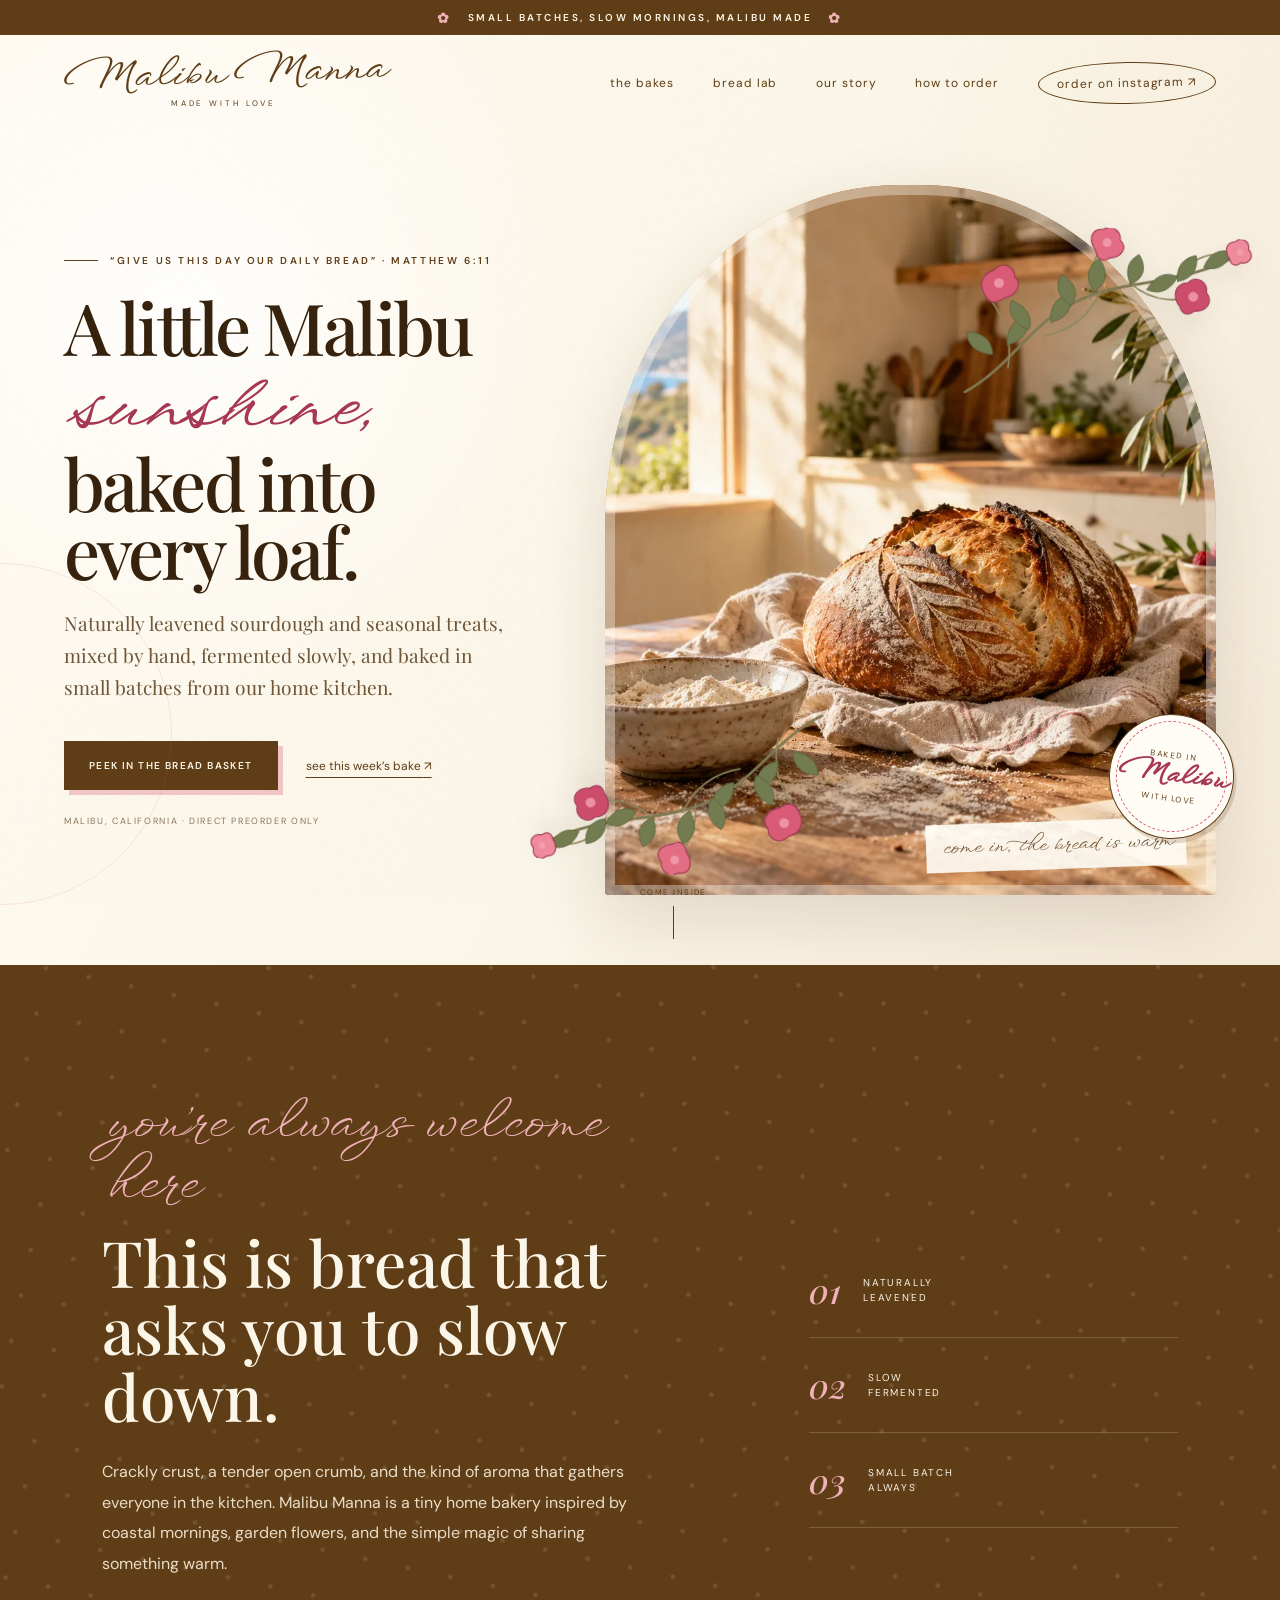
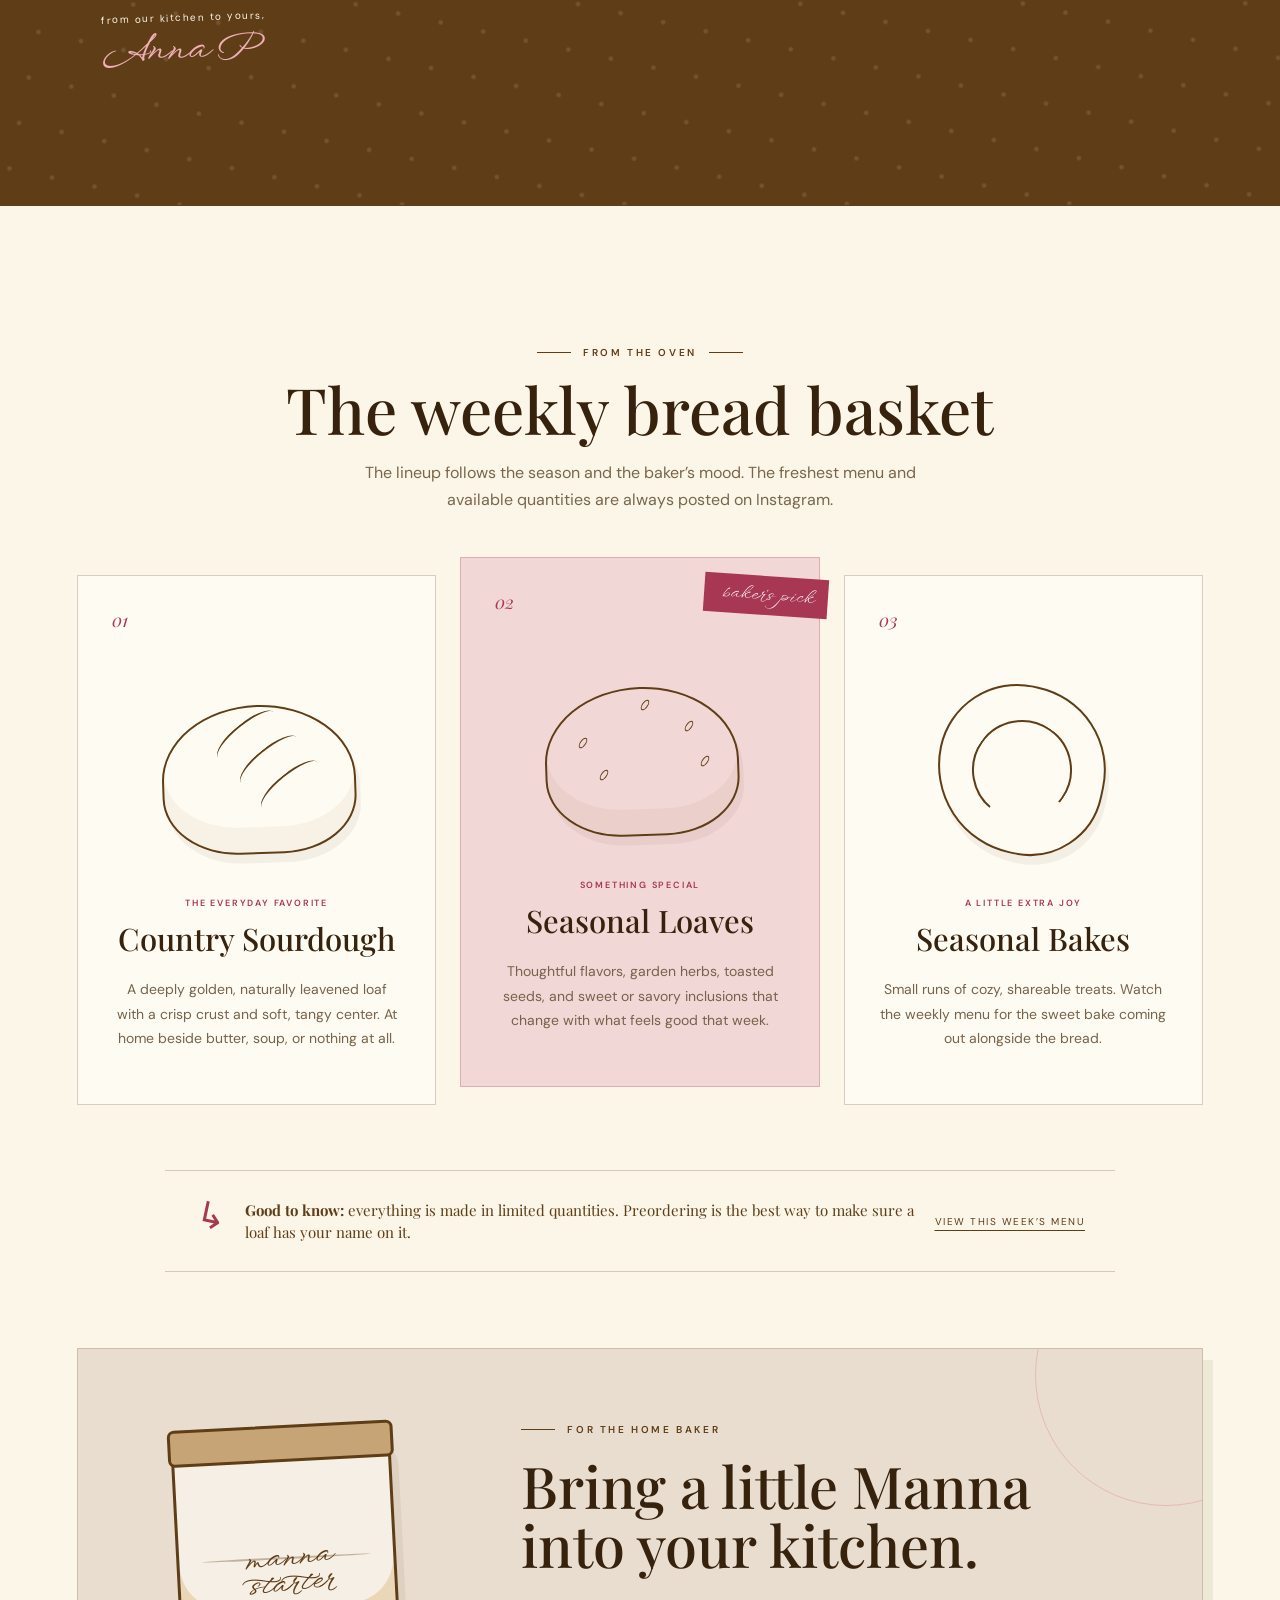
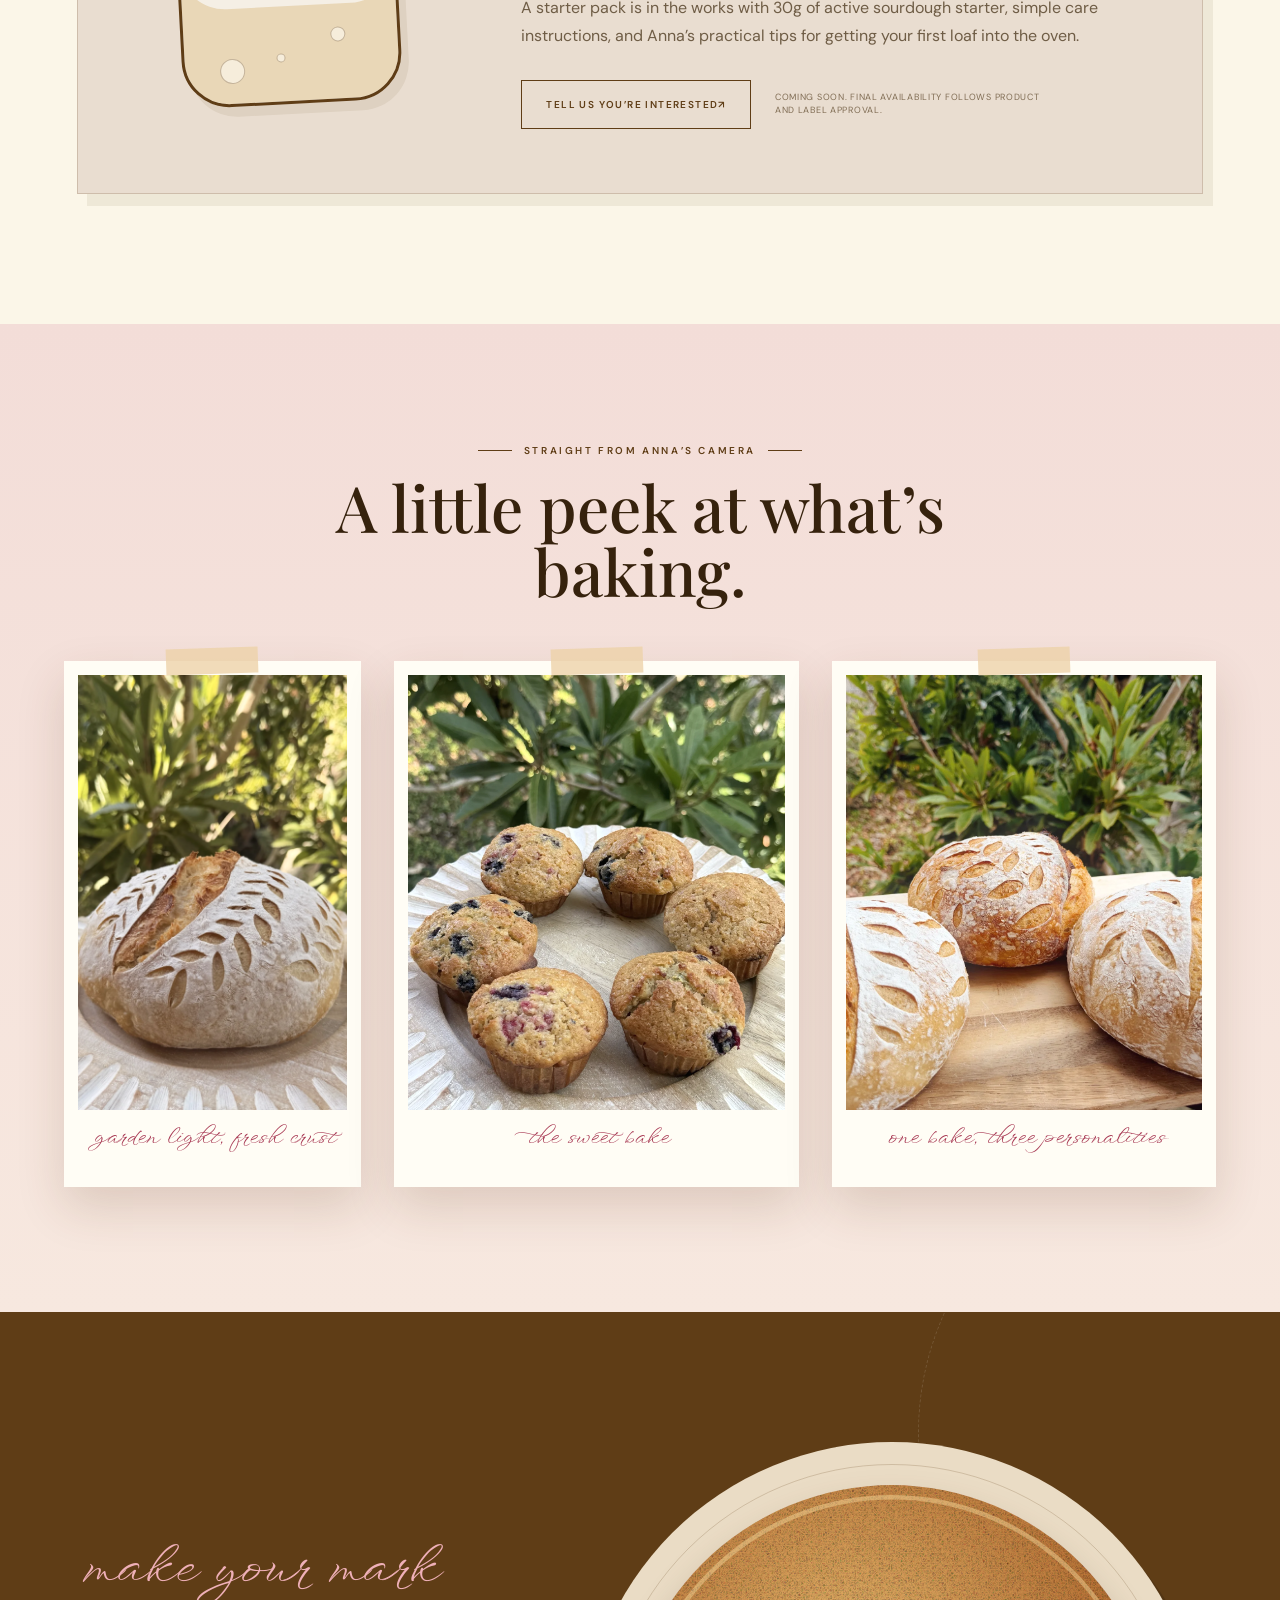
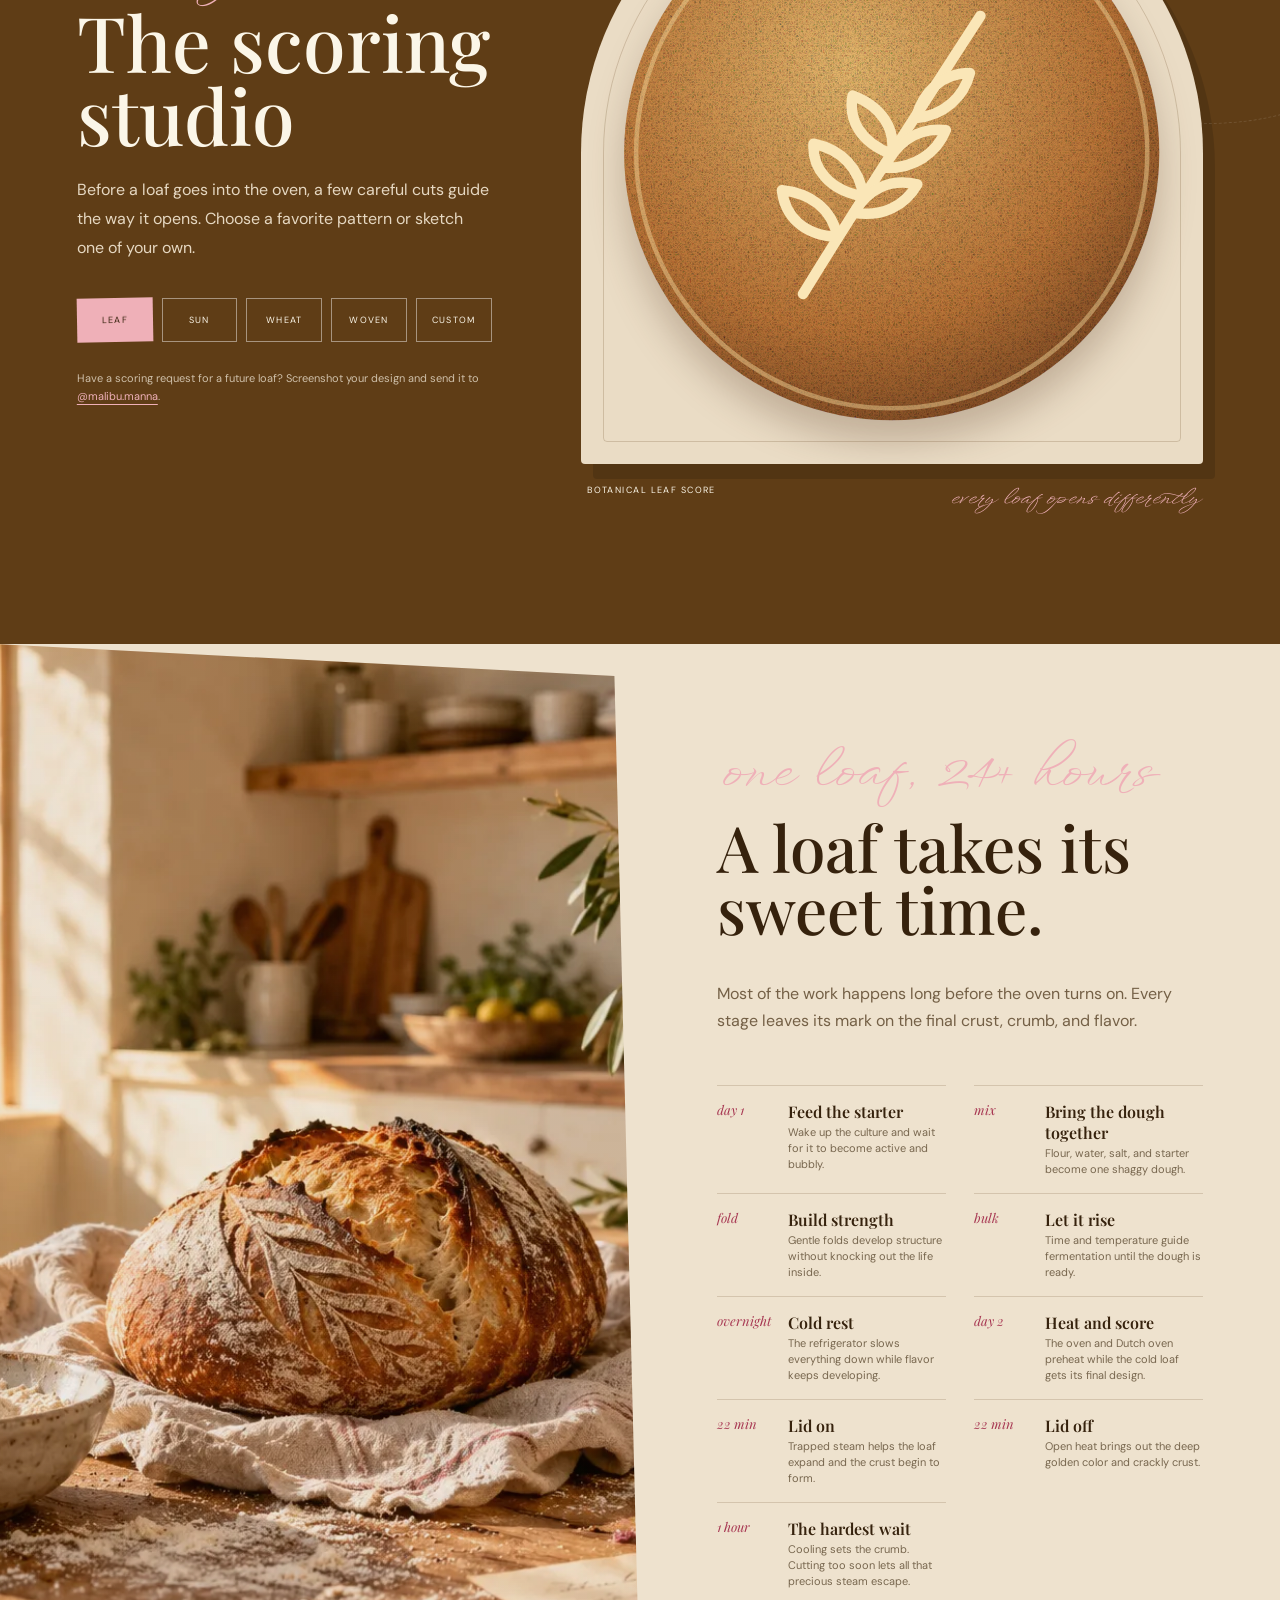
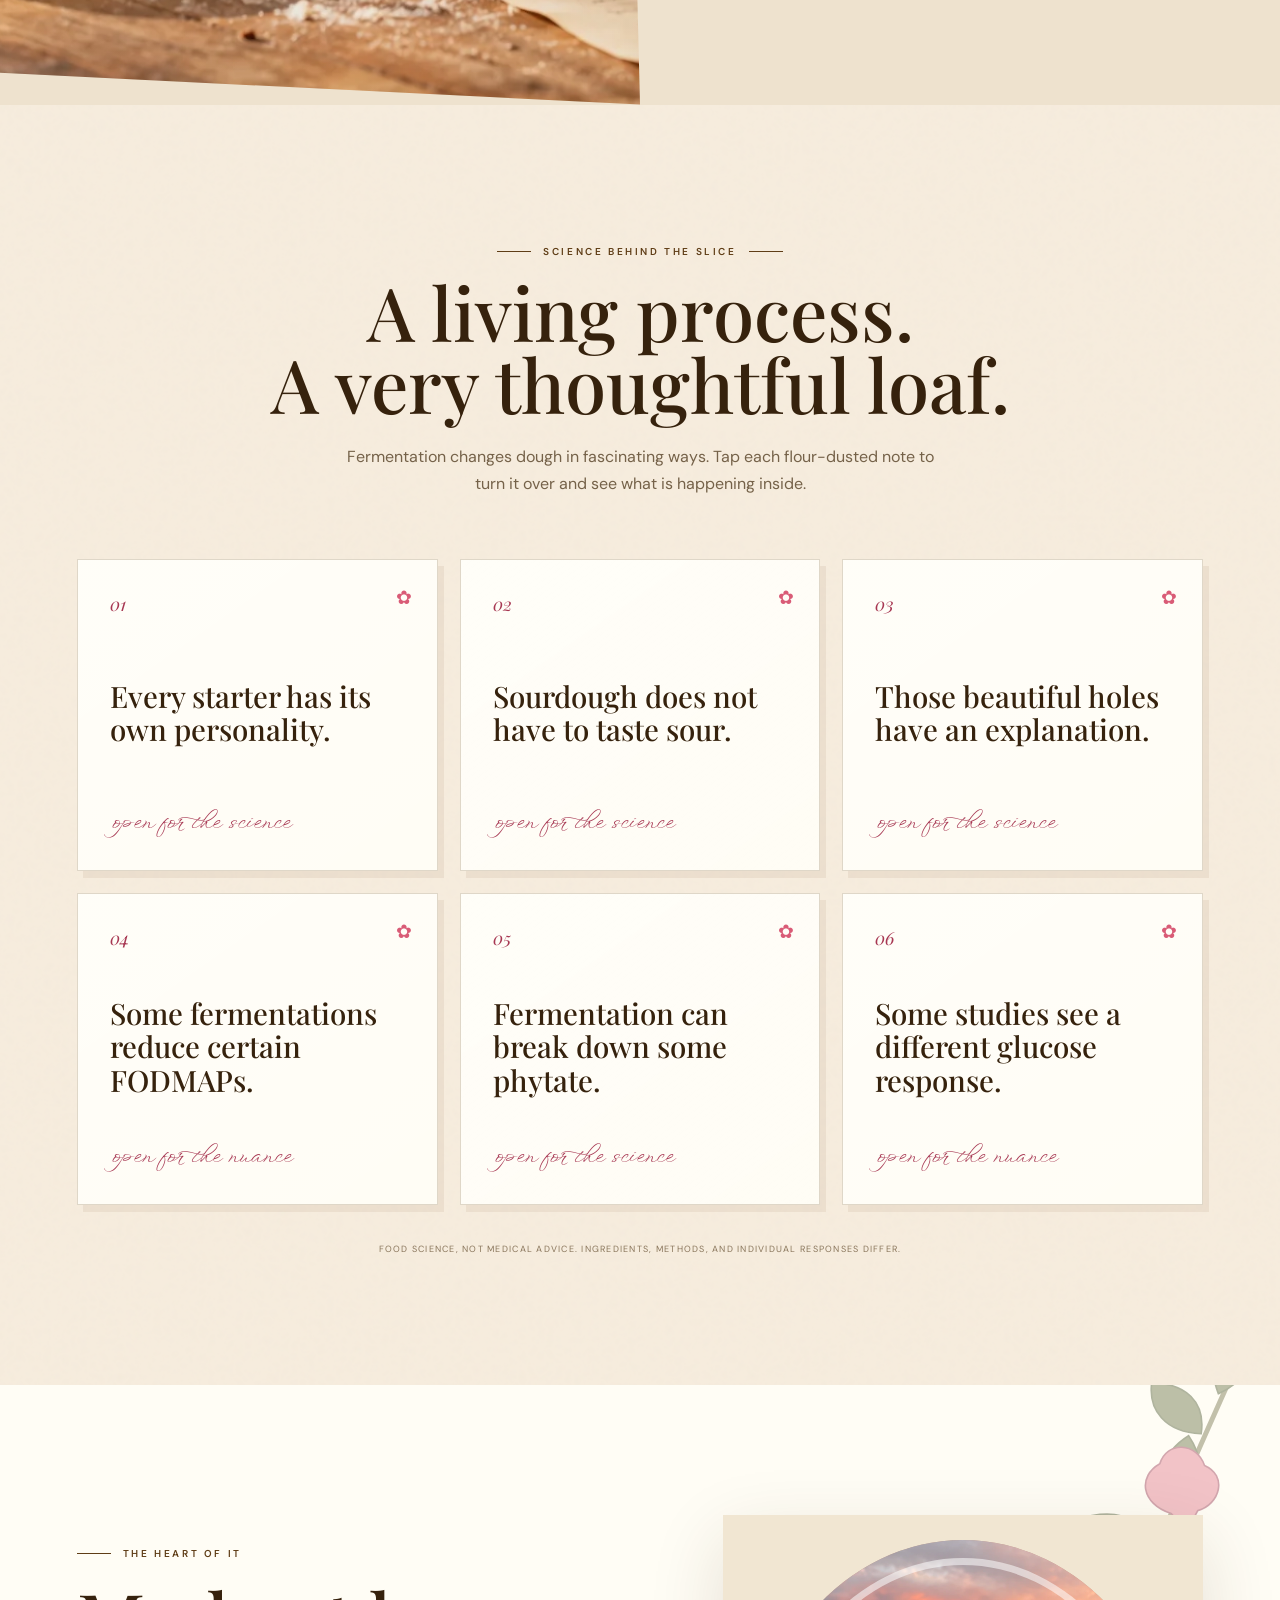
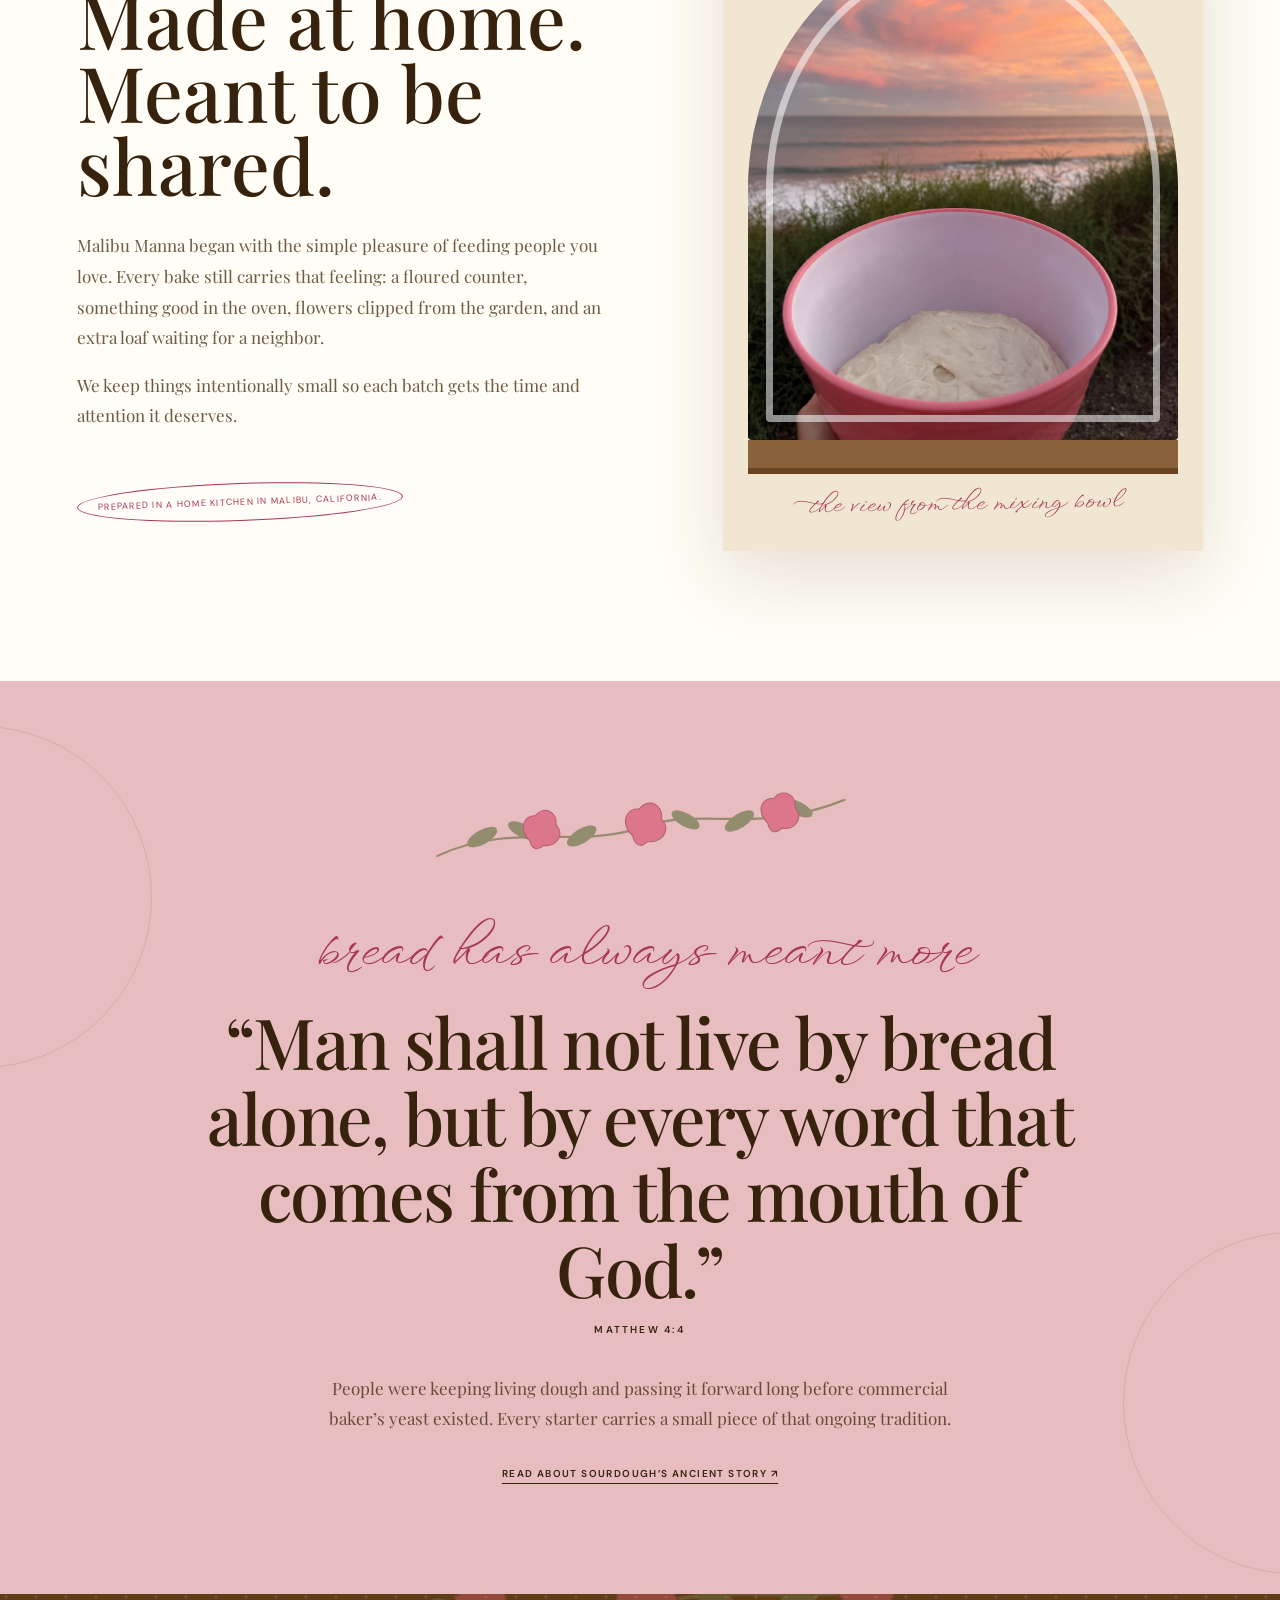
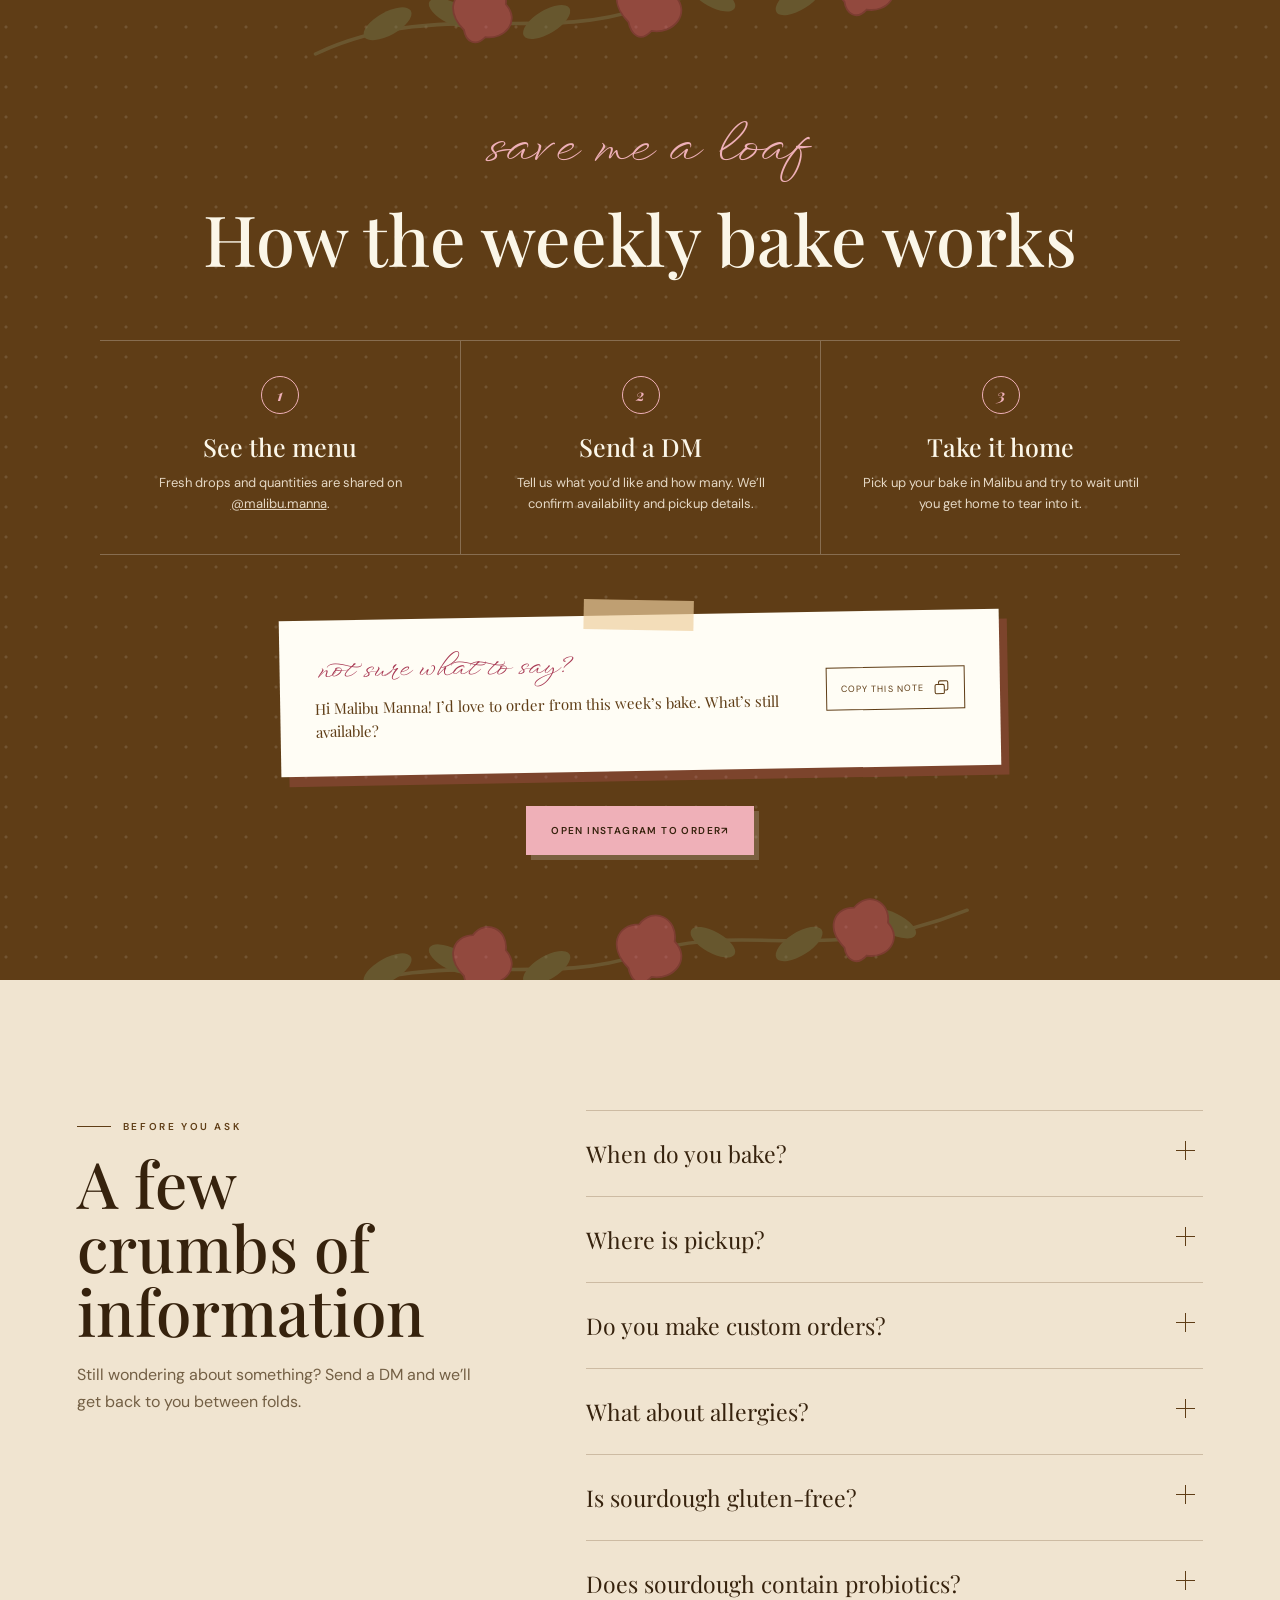
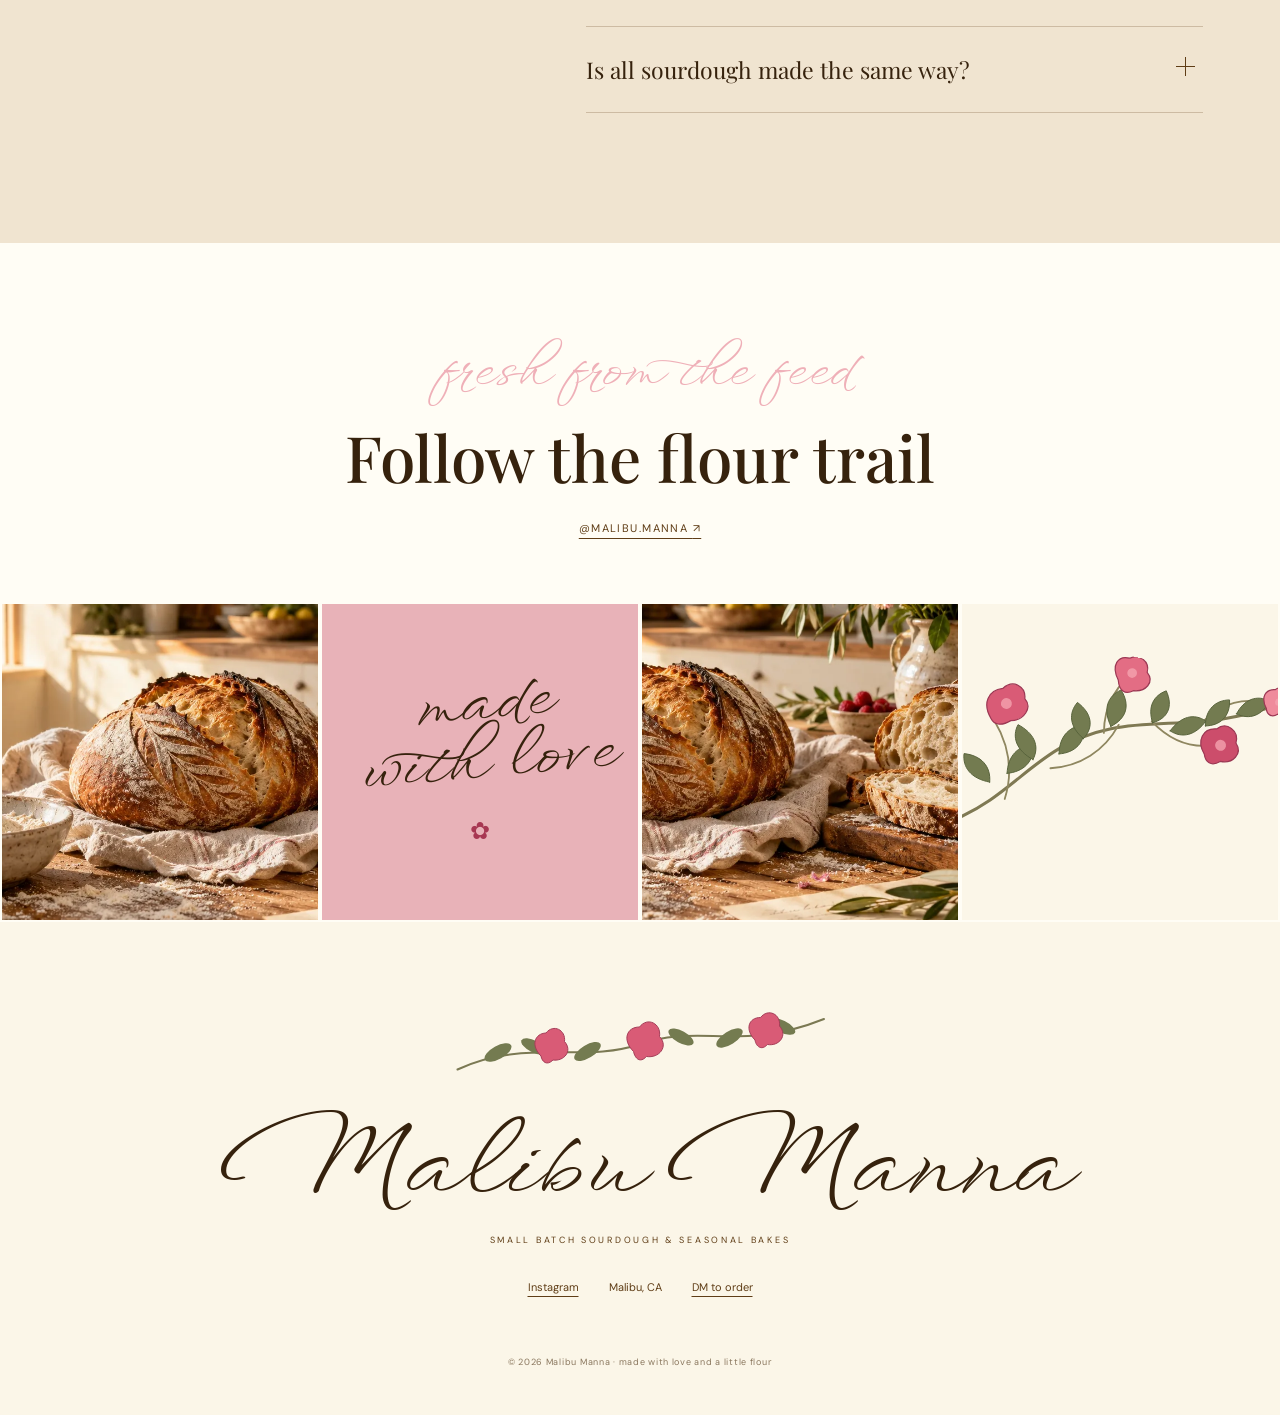
==== index.html @ 3d0985b8 "Clean up mixing bowl photo" ====
<!doctype html>
<html lang="en">
<head>
  <meta charset="utf-8">
  <meta name="viewport" content="width=device-width, initial-scale=1">
  <meta name="description" content="Malibu Manna is a small-batch home bakery making naturally leavened sourdough and seasonal bakes in Malibu, California.">
  <meta name="theme-color" content="#fbf6e8">
  <meta property="og:title" content="Malibu Manna | Small Batch Sourdough">
  <meta property="og:description" content="Slow-fermented sourdough and seasonal bakes, made with love in Malibu.">
  <meta property="og:type" content="website">
  <meta property="og:image" content="assets/malibu-manna-og.jpg">
  <title>Malibu Manna | Small Batch Sourdough & Seasonal Bakes</title>
  <link rel="icon" href="assets/favicon.svg" type="image/svg+xml">
  <link rel="preconnect" href="https://fonts.googleapis.com">
  <link rel="preconnect" href="https://fonts.gstatic.com" crossorigin>
  <link href="https://fonts.googleapis.com/css2?family=DM+Sans:wght@300;400;500;600&family=Playfair+Display:ital,wght@0,500;0,600;1,500&family=WindSong:wght@400;500&display=swap" rel="stylesheet">
  <link rel="stylesheet" href="styles.css?v=6">
  <script defer src="script.js?v=6"></script>
</head>
<body class="intro-active">
  <a class="skip-link" href="#main">Skip to the bakery</a>

  <div class="oven-intro" data-oven-intro>
    <div class="oven-warmth" aria-hidden="true"></div>
    <div class="oven-welcome" aria-hidden="true">
      <span>Malibu Manna</span>
      <small>something warm is waiting</small>
    </div>
    <div class="oven-door" aria-hidden="true">
      <div class="oven-handle"></div>
      <div class="oven-window"><span>fresh from the oven</span></div>
      <div class="oven-dials"><i></i><i></i><i></i></div>
    </div>
    <button class="oven-skip" type="button" data-oven-skip>skip intro</button>
  </div>
  <noscript><style>.oven-intro{display:none!important}.intro-active{overflow:auto!important}</style></noscript>

  <div class="announcement">
    <span class="announcement-flower" aria-hidden="true">✿</span>
    small batches, slow mornings, malibu made
    <span class="announcement-flower" aria-hidden="true">✿</span>
  </div>

  <header class="site-header" data-header>
    <a class="brand" href="#top" aria-label="Malibu Manna home">
      <span>Malibu Manna</span>
      <small>made with love</small>
    </a>
    <button class="menu-toggle" type="button" aria-expanded="false" aria-controls="site-nav">
      <span></span><span></span>
      <span class="sr-only">Open menu</span>
    </button>
    <nav id="site-nav" class="site-nav" aria-label="Main navigation">
      <a href="#bakes">the bakes</a>
      <a href="#bread-lab">bread lab</a>
      <a href="#story">our story</a>
      <a href="#how-to-order">how to order</a>
      <a class="nav-order" href="https://www.instagram.com/malibu.manna/" target="_blank" rel="noreferrer">order on instagram <span aria-hidden="true">↗</span></a>
    </nav>
  </header>

  <main id="main">
    <section class="hero" id="top">
      <div class="hero-copy reveal">
        <p class="eyebrow"><span></span> “give us this day our daily bread” · matthew 6:11</p>
        <h1>A little Malibu <em>sunshine,</em><br>baked into every loaf.</h1>
        <p class="hero-intro">Naturally leavened sourdough and seasonal treats, mixed by hand, fermented slowly, and baked in small batches from our home kitchen.</p>
        <div class="hero-actions">
          <a class="button button-dark" href="#bakes">peek in the bread basket</a>
          <a class="text-link" href="https://www.instagram.com/malibu.manna/" target="_blank" rel="noreferrer">see this week’s bake <span aria-hidden="true">↗</span></a>
        </div>
        <p class="tiny-note">Malibu, California · direct preorder only</p>
      </div>

      <div class="hero-visual reveal" data-delay="1">
        <div class="hero-frame">
          <img src="assets/malibu-manna-bakery.webp" width="1536" height="1024" alt="Fresh artisan sourdough cooling in a sunny Malibu home kitchen">
          <span class="photo-caption">come in, the bread is warm</span>
        </div>
        <img class="hero-botanical top" src="assets/floral-corner.svg" alt="" aria-hidden="true">
        <img class="hero-botanical bottom" src="assets/floral-corner.svg" alt="" aria-hidden="true">
        <div class="sun-stamp" aria-hidden="true">
          <span>baked in</span>
          <strong>Malibu</strong>
          <span>with love</span>
        </div>
      </div>
      <a class="scroll-cue" href="#welcome" aria-label="Scroll to welcome section"><span>come inside</span><i></i></a>
    </section>

    <section class="welcome paper-edge" id="welcome">
      <div class="flour-dust" aria-hidden="true"></div>
      <div class="welcome-inner reveal">
        <p class="script-kicker">you’re always welcome here</p>
        <h2>This is bread that asks you to slow down.</h2>
        <p>Crackly crust, a tender open crumb, and the kind of aroma that gathers everyone in the kitchen. Malibu Manna is a tiny home bakery inspired by coastal mornings, garden flowers, and the simple magic of sharing something warm.</p>
        <div class="signature">
          <span>from our kitchen to yours,</span>
          <strong>Anna P</strong>
        </div>
      </div>
      <div class="welcome-details" aria-label="What makes our bread special">
        <div><b>01</b><span>naturally<br>leavened</span></div>
        <div><b>02</b><span>slow<br>fermented</span></div>
        <div><b>03</b><span>small batch<br>always</span></div>
      </div>
    </section>

    <section class="bakes section-pad" id="bakes">
      <div class="section-heading reveal">
        <p class="eyebrow center"><span></span> from the oven <span></span></p>
        <h2>The weekly bread basket</h2>
        <p>The lineup follows the season and the baker’s mood. The freshest menu and available quantities are always posted on Instagram.</p>
      </div>

      <div class="bake-grid">
        <article class="bake-card reveal">
          <div class="bake-number">01</div>
          <div class="bake-sketch loaf-sketch" aria-hidden="true">
            <span class="score one"></span><span class="score two"></span><span class="score three"></span>
          </div>
          <p class="bake-tag">the everyday favorite</p>
          <h3>Country Sourdough</h3>
          <p>A deeply golden, naturally leavened loaf with a crisp crust and soft, tangy center. At home beside butter, soup, or nothing at all.</p>
        </article>

        <article class="bake-card featured reveal" data-delay="1">
          <span class="little-ribbon">baker’s pick</span>
          <div class="bake-number">02</div>
          <div class="bake-sketch loaf-sketch seeded" aria-hidden="true">
            <span class="seed s1"></span><span class="seed s2"></span><span class="seed s3"></span><span class="seed s4"></span><span class="seed s5"></span>
          </div>
          <p class="bake-tag">something special</p>
          <h3>Seasonal Loaves</h3>
          <p>Thoughtful flavors, garden herbs, toasted seeds, and sweet or savory inclusions that change with what feels good that week.</p>
        </article>

        <article class="bake-card reveal" data-delay="2">
          <div class="bake-number">03</div>
          <div class="bake-sketch swirl-sketch" aria-hidden="true"><span></span></div>
          <p class="bake-tag">a little extra joy</p>
          <h3>Seasonal Bakes</h3>
          <p>Small runs of cozy, shareable treats. Watch the weekly menu for the sweet bake coming out alongside the bread.</p>
        </article>
      </div>

      <div class="menu-note reveal">
        <span class="hand-arrow" aria-hidden="true">↳</span>
        <p><strong>Good to know:</strong> everything is made in limited quantities. Preordering is the best way to make sure a loaf has your name on it.</p>
        <a href="https://www.instagram.com/malibu.manna/" target="_blank" rel="noreferrer">view this week’s menu</a>
      </div>

      <aside class="starter-pack reveal" aria-labelledby="starter-title">
        <div class="starter-jar" aria-hidden="true">
          <span class="jar-lid"></span>
          <span class="jar-bubbles b1"></span><span class="jar-bubbles b2"></span><span class="jar-bubbles b3"></span>
          <b>manna<br>starter</b>
        </div>
        <div class="starter-copy">
          <p class="eyebrow"><span></span> for the home baker</p>
          <h3 id="starter-title">Bring a little Manna into your kitchen.</h3>
          <p>A starter pack is in the works with 30g of active sourdough starter, simple care instructions, and Anna’s practical tips for getting your first loaf into the oven.</p>
          <div class="starter-actions">
            <a class="button button-outline" href="https://www.instagram.com/malibu.manna/" target="_blank" rel="noreferrer">tell us you’re interested <span aria-hidden="true">↗</span></a>
            <small>Coming soon. Final availability follows product and label approval.</small>
          </div>
        </div>
      </aside>
    </section>

    <section class="kitchen-roll" aria-labelledby="kitchen-roll-title">
      <div class="kitchen-roll-heading reveal">
        <p class="eyebrow center"><span></span> straight from anna’s camera <span></span></p>
        <h2 id="kitchen-roll-title">A little peek at what’s baking.</h2>
      </div>
      <div class="kitchen-roll-grid">
        <figure class="kitchen-photo reveal">
          <div><img src="assets/anna-garden-loaf.webp" width="1350" height="1800" loading="lazy" alt="Anna’s hand-scored sourdough loaf in a sunny Malibu garden"></div>
          <figcaption>garden light, fresh crust</figcaption>
        </figure>
        <figure class="kitchen-photo reveal" data-delay="1">
          <div><img src="assets/anna-berry-muffins.webp" width="1350" height="1800" loading="lazy" alt="A batch of Anna’s berry muffins outdoors"></div>
          <figcaption>the sweet bake</figcaption>
        </figure>
        <figure class="kitchen-photo reveal" data-delay="2">
          <div><img src="assets/anna-bread-board.webp" width="1800" height="1350" loading="lazy" alt="Three freshly baked Malibu Manna sourdough loaves on a wooden board"></div>
          <figcaption>one bake, three personalities</figcaption>
        </figure>
      </div>
    </section>

    <section class="bread-lab section-pad" id="bread-lab" aria-labelledby="bread-lab-title">
      <div class="lab-intro reveal">
        <p class="script-kicker">make your mark</p>
        <h2 id="bread-lab-title">The scoring studio</h2>
        <p>Before a loaf goes into the oven, a few careful cuts guide the way it opens. Choose a favorite pattern or sketch one of your own.</p>
        <div class="score-picker" role="group" aria-label="Choose a sourdough scoring pattern">
          <button class="score-choice active" type="button" data-score="leaf" aria-pressed="true"><span>leaf</span></button>
          <button class="score-choice" type="button" data-score="sun" aria-pressed="false"><span>sun</span></button>
          <button class="score-choice" type="button" data-score="wheat" aria-pressed="false"><span>wheat</span></button>
          <button class="score-choice" type="button" data-score="crosshatch" aria-pressed="false"><span>woven</span></button>
          <button class="score-choice draw-choice" type="button" data-score="custom" aria-pressed="false"><span>custom</span></button>
        </div>
        <p class="lab-note">Have a scoring request for a future loaf? Screenshot your design and send it to <a href="https://www.instagram.com/malibu.manna/" target="_blank" rel="noreferrer">@malibu.manna</a>.</p>
      </div>

      <div class="score-workbench reveal" data-delay="1">
        <div class="loaf-preview" data-loaf-preview>
          <svg viewBox="0 0 420 420" role="img" aria-label="Preview of the selected bread scoring pattern">
            <defs>
              <radialGradient id="loafFill" cx="42%" cy="34%" r="68%"><stop offset="0" stop-color="#e8b96e"/><stop offset=".72" stop-color="#bc7638"/><stop offset="1" stop-color="#875027"/></radialGradient>
              <filter id="grain"><feTurbulence baseFrequency=".62" numOctaves="2" seed="7" result="n"/><feComposite in="n" in2="SourceGraphic" operator="in" result="t"/><feBlend in="SourceGraphic" in2="t" mode="multiply"/></filter>
            </defs>
            <circle cx="210" cy="210" r="178" fill="url(#loafFill)" filter="url(#grain)"/>
            <circle cx="210" cy="210" r="170" fill="none" stroke="#f5d99b" stroke-width="3" opacity=".45"/>
            <g class="score-lines" data-score-lines fill="none" stroke="#fae6b7" stroke-width="7" stroke-linecap="round" stroke-linejoin="round">
              <path d="M151 304C179 258 210 210 269 119"/>
              <path d="M174 266C151 265 139 252 137 235 156 237 170 247 174 266ZM191 239C168 235 157 220 158 204 177 208 189 221 191 239ZM210 211C189 203 181 188 184 172 203 179 213 194 210 211ZM185 250C204 253 219 245 227 231 209 227 194 234 185 250ZM205 220C225 221 240 210 246 195 228 193 214 202 205 220ZM226 187C245 185 258 173 262 157 244 157 231 169 226 187Z"/>
            </g>
          </svg>
          <canvas id="scoring-canvas" width="600" height="600" aria-label="Draw a custom bread scoring pattern"></canvas>
          <button class="clear-drawing" type="button" data-clear-drawing>clear drawing</button>
        </div>
        <div class="bench-caption">
          <span data-score-name>botanical leaf score</span>
          <i>every loaf opens differently</i>
        </div>
      </div>
    </section>

    <section class="process" aria-labelledby="process-title">
      <div class="process-photo" role="img" aria-label="Close view of a hand-scored sourdough loaf"></div>
      <div class="process-content">
        <p class="script-kicker">one loaf, 24+ hours</p>
        <h2 id="process-title">A loaf takes its sweet time.</h2>
        <p class="process-lede">Most of the work happens long before the oven turns on. Every stage leaves its mark on the final crust, crumb, and flavor.</p>
        <ol class="process-timeline">
          <li><span class="time-mark">day 1</span><div><h3>Feed the starter</h3><p>Wake up the culture and wait for it to become active and bubbly.</p></div></li>
          <li><span class="time-mark">mix</span><div><h3>Bring the dough together</h3><p>Flour, water, salt, and starter become one shaggy dough.</p></div></li>
          <li><span class="time-mark">fold</span><div><h3>Build strength</h3><p>Gentle folds develop structure without knocking out the life inside.</p></div></li>
          <li><span class="time-mark">bulk</span><div><h3>Let it rise</h3><p>Time and temperature guide fermentation until the dough is ready.</p></div></li>
          <li><span class="time-mark">overnight</span><div><h3>Cold rest</h3><p>The refrigerator slows everything down while flavor keeps developing.</p></div></li>
          <li><span class="time-mark">day 2</span><div><h3>Heat and score</h3><p>The oven and Dutch oven preheat while the cold loaf gets its final design.</p></div></li>
          <li><span class="time-mark">22 min</span><div><h3>Lid on</h3><p>Trapped steam helps the loaf expand and the crust begin to form.</p></div></li>
          <li><span class="time-mark">22 min</span><div><h3>Lid off</h3><p>Open heat brings out the deep golden color and crackly crust.</p></div></li>
          <li><span class="time-mark">1 hour</span><div><h3>The hardest wait</h3><p>Cooling sets the crumb. Cutting too soon lets all that precious steam escape.</p></div></li>
        </ol>
      </div>
    </section>

    <section class="science section-pad" aria-labelledby="science-title">
      <div class="science-heading reveal">
        <p class="eyebrow center"><span></span> science behind the slice <span></span></p>
        <h2 id="science-title">A living process.<br>A very thoughtful loaf.</h2>
        <p>Fermentation changes dough in fascinating ways. Tap each flour-dusted note to turn it over and see what is happening inside.</p>
      </div>

      <div class="fact-grid">
        <details class="fact-card reveal">
          <summary class="fact-face fact-front"><i>01</i><b>Every starter has its own personality.</b><em>open for the science</em></summary>
          <div class="fact-face fact-back"><b>A tiny ecosystem</b><span>Starters contain different communities of yeasts and bacteria shaped by flour, feeding habits, and environment.</span><a href="https://pubmed.ncbi.nlm.nih.gov/38328986/" target="_blank" rel="noreferrer">read the research ↗</a></div>
        </details>
        <details class="fact-card reveal" data-delay="1">
          <summary class="fact-face fact-front"><i>02</i><b>Sourdough does not have to taste sour.</b><em>open for the science</em></summary>
          <div class="fact-face fact-back"><b>Flavor follows fermentation</b><span>Time, temperature, microbes, and the balance of organic acids all help shape a loaf’s final flavor.</span><a href="https://pubmed.ncbi.nlm.nih.gov/34026358/" target="_blank" rel="noreferrer">read the research ↗</a></div>
        </details>
        <details class="fact-card reveal" data-delay="2">
          <summary class="fact-face fact-front"><i>03</i><b>Those beautiful holes have an explanation.</b><em>open for the science</em></summary>
          <div class="fact-face fact-back"><b>Gas becomes crumb</b><span>Microorganisms release carbon dioxide during fermentation. The dough’s gluten network traps it, helping form an airy interior.</span><a href="https://pubmed.ncbi.nlm.nih.gov/38328986/" target="_blank" rel="noreferrer">read the research ↗</a></div>
        </details>
        <details class="fact-card reveal">
          <summary class="fact-face fact-front"><i>04</i><b>Some fermentations reduce certain FODMAPs.</b><em>open for the nuance</em></summary>
          <div class="fact-face fact-back"><b>Not every loaf, not every body</b><span>Specific cultures and longer processes can reduce fructans, but results vary. One human trial found lower FODMAPs without better symptom tolerance.</span><a href="https://pubmed.ncbi.nlm.nih.gov/29113045/" target="_blank" rel="noreferrer">read the human study ↗</a></div>
        </details>
        <details class="fact-card reveal" data-delay="1">
          <summary class="fact-face fact-front"><i>05</i><b>Fermentation can break down some phytate.</b><em>open for the science</em></summary>
          <div class="fact-face fact-back"><b>Mineral availability is still being studied</b><span>Sourdough can reduce phytate and increase mineral solubility. Current human evidence about iron absorption remains inconclusive.</span><a href="https://pubmed.ncbi.nlm.nih.gov/42163962/" target="_blank" rel="noreferrer">read the review ↗</a></div>
        </details>
        <details class="fact-card reveal" data-delay="2">
          <summary class="fact-face fact-front"><i>06</i><b>Some studies see a different glucose response.</b><em>open for the nuance</em></summary>
          <div class="fact-face fact-back"><b>The evidence is not one-size-fits-all</b><span>A review found smaller post-meal glucose rises versus some controls, but rated the certainty of evidence low to very low.</span><a href="https://pubmed.ncbi.nlm.nih.gov/35943419/" target="_blank" rel="noreferrer">read the review ↗</a></div>
        </details>
      </div>
      <p class="science-disclaimer">Food science, not medical advice. Ingredients, methods, and individual responses differ.</p>
    </section>

    <section class="story section-pad" id="story">
      <img class="story-flower" src="assets/floral-sprig.svg" alt="" aria-hidden="true">
      <div class="story-card reveal">
        <p class="eyebrow"><span></span> the heart of it</p>
        <h2>Made at home.<br>Meant to be shared.</h2>
        <p>Malibu Manna began with the simple pleasure of feeding people you love. Every bake still carries that feeling: a floured counter, something good in the oven, flowers clipped from the garden, and an extra loaf waiting for a neighbor.</p>
        <p>We keep things intentionally small so each batch gets the time and attention it deserves.</p>
        <p class="home-kitchen-note">Prepared in a home kitchen in Malibu, California.</p>
      </div>
      <div class="story-window real-photo-window reveal" data-delay="1">
        <div class="window-view real-view">
          <img src="assets/mixing-bowl-sunset-clean.webp" alt="Sourdough resting in a clean pink mixing bowl above the Malibu ocean at sunset">
        </div>
        <div class="window-sill"><span></span></div>
        <p>the view from the mixing bowl</p>
      </div>
    </section>

    <section class="daily-bread" aria-labelledby="daily-bread-title">
      <img src="assets/floral-divider.svg" alt="" aria-hidden="true">
      <div class="daily-bread-inner reveal">
        <p class="script-kicker">bread has always meant more</p>
        <blockquote id="daily-bread-title">“Man shall not live by bread alone, but by every word that comes from the mouth of God.”</blockquote>
        <cite>Matthew 4:4</cite>
        <p>People were keeping living dough and passing it forward long before commercial baker’s yeast existed. Every starter carries a small piece of that ongoing tradition.</p>
        <a href="https://www.bbc.com/travel/article/20220711-the-worlds-oldest-sourdough" target="_blank" rel="noreferrer">read about sourdough’s ancient story <span aria-hidden="true">↗</span></a>
      </div>
    </section>

    <section class="order" id="how-to-order">
      <div class="order-florals" aria-hidden="true"></div>
      <div class="order-inner reveal">
        <p class="script-kicker">save me a loaf</p>
        <h2>How the weekly bake works</h2>
        <div class="order-steps">
          <div><b>1</b><h3>See the menu</h3><p>Fresh drops and quantities are shared on <a href="https://www.instagram.com/malibu.manna/" target="_blank" rel="noreferrer">@malibu.manna</a>.</p></div>
          <div><b>2</b><h3>Send a DM</h3><p>Tell us what you’d like and how many. We’ll confirm availability and pickup details.</p></div>
          <div><b>3</b><h3>Take it home</h3><p>Pick up your bake in Malibu and try to wait until you get home to tear into it.</p></div>
        </div>

        <div class="dm-card">
          <span class="tape" aria-hidden="true"></span>
          <div>
            <p class="dm-label">not sure what to say?</p>
            <p id="dm-message">Hi Malibu Manna! I’d love to order from this week’s bake. What’s still available?</p>
          </div>
          <button class="copy-button" type="button" data-copy aria-describedby="copy-status">
            <span>copy this note</span>
            <svg viewBox="0 0 24 24" aria-hidden="true"><path d="M8 7V5a2 2 0 0 1 2-2h9a2 2 0 0 1 2 2v9a2 2 0 0 1-2 2h-2M5 8h9a2 2 0 0 1 2 2v9a2 2 0 0 1-2 2H5a2 2 0 0 1-2-2v-9a2 2 0 0 1 2-2Z"/></svg>
          </button>
          <span id="copy-status" class="sr-only" aria-live="polite"></span>
        </div>

        <a class="button button-pink" href="https://www.instagram.com/malibu.manna/" target="_blank" rel="noreferrer">open instagram to order <span aria-hidden="true">↗</span></a>
      </div>
    </section>

    <section class="faq section-pad" aria-labelledby="faq-title">
      <div class="faq-intro reveal">
        <p class="eyebrow"><span></span> before you ask</p>
        <h2 id="faq-title">A few crumbs of information</h2>
        <p>Still wondering about something? Send a DM and we’ll get back to you between folds.</p>
      </div>
      <div class="faq-list reveal" data-delay="1">
        <details>
          <summary>When do you bake?<span></span></summary>
          <p>Bake days and menus change with the week. Follow Instagram for the next drop announcement and preorder window.</p>
        </details>
        <details>
          <summary>Where is pickup?<span></span></summary>
          <p>Pickup is in Malibu. The exact time and location are shared privately when your order is confirmed.</p>
        </details>
        <details>
          <summary>Do you make custom orders?<span></span></summary>
          <p>Because every batch is small, special requests depend on the bake schedule. Send a DM with what you have in mind.</p>
        </details>
        <details>
          <summary>What about allergies?<span></span></summary>
          <p>Products are made in a home kitchen where common allergens may be present. Please ask about the ingredients in the specific bake before ordering.</p>
        </details>
        <details>
          <summary>Is sourdough gluten-free?<span></span></summary>
          <p>No. Traditional wheat sourdough still contains gluten and is not appropriate for someone with celiac disease. Please review each product’s ingredient and allergen label before ordering.</p>
        </details>
        <details>
          <summary>Does sourdough contain probiotics?<span></span></summary>
          <p>The starter contains living microorganisms, but the heat of baking greatly reduces their viability. Finished sourdough bread is not generally considered a source of live probiotics.</p>
        </details>
        <details>
          <summary>Is all sourdough made the same way?<span></span></summary>
          <p>No. Starters, flour, hydration, time, temperature, and fermentation methods all vary. Some commercial breads also use baker’s yeast or sourdough flavoring rather than relying only on a living starter for their rise.</p>
        </details>
      </div>
    </section>

    <section class="instagram-strip" aria-labelledby="instagram-title">
      <div class="ig-heading reveal">
        <p class="script-kicker">fresh from the feed</p>
        <h2 id="instagram-title">Follow the flour trail</h2>
        <a href="https://www.instagram.com/malibu.manna/" target="_blank" rel="noreferrer">@malibu.manna <span aria-hidden="true">↗</span></a>
      </div>
      <div class="ig-grid" aria-hidden="true">
        <div class="ig-tile bread-one"></div>
        <div class="ig-tile note-tile"><span>made<br>with love</span><i>✿</i></div>
        <div class="ig-tile bread-two"></div>
        <div class="ig-tile flower-tile"><img src="assets/floral-corner.svg" alt=""></div>
      </div>
    </section>
  </main>

  <footer class="site-footer">
    <img src="assets/floral-divider.svg" alt="" aria-hidden="true">
    <a class="footer-brand" href="#top">Malibu Manna</a>
    <p>Small Batch Sourdough & Seasonal Bakes</p>
    <div class="footer-links">
      <a href="https://www.instagram.com/malibu.manna/" target="_blank" rel="noreferrer">Instagram</a>
      <span>Malibu, CA</span>
      <a href="#how-to-order">DM to order</a>
    </div>
    <small>© <span data-year></span> Malibu Manna · made with love and a little flour</small>
  </footer>

  <script type="application/ld+json">
  {
    "@context": "https://schema.org",
    "@type": "Bakery",
    "name": "Malibu Manna",
    "description": "Small-batch sourdough and seasonal bakes made in a home kitchen in Malibu, California.",
    "areaServed": "Malibu, California",
    "sameAs": ["https://www.instagram.com/malibu.manna/"]
  }
  </script>
</body>
</html>
---- styles.css ----
:root {
  --cream: #fbf6e8;
  --paper: #fffdf5;
  --paper-deep: #f4ead6;
  --brown: #5f3d16;
  --brown-dark: #36220d;
  --rose: #d95b76;
  --rose-dark: #a73752;
  --pink-soft: #efb0b8;
  --sage: #727a50;
  --olive: #4b5936;
  --sea: #a9d3d6;
  --line: rgba(95, 61, 22, 0.24);
  --shadow: 0 24px 70px rgba(74, 43, 18, 0.14);
  --serif: "Playfair Display", Georgia, serif;
  --script: "WindSong", "Snell Roundhand", cursive;
  --sans: "DM Sans", Arial, sans-serif;
}

* { box-sizing: border-box; }
html { scroll-behavior: smooth; }
body {
  margin: 0;
  color: var(--brown);
  background: var(--cream);
  font-family: var(--sans);
  font-weight: 400;
  overflow-x: hidden;
}
body::before {
  content: "";
  position: fixed;
  inset: 0;
  pointer-events: none;
  opacity: .22;
  z-index: 20;
  background-image: url("data:image/svg+xml,%3Csvg viewBox='0 0 180 180' xmlns='http://www.w3.org/2000/svg'%3E%3Cfilter id='n'%3E%3CfeTurbulence type='fractalNoise' baseFrequency='.9' numOctaves='3' stitchTiles='stitch'/%3E%3C/filter%3E%3Crect width='100%25' height='100%25' filter='url(%23n)' opacity='.08'/%3E%3C/svg%3E");
  mix-blend-mode: multiply;
}
a { color: inherit; }
img { max-width: 100%; display: block; }
button, input { font: inherit; }
::selection { background: var(--pink-soft); color: var(--brown-dark); }

.sr-only {
  position: absolute;
  width: 1px;
  height: 1px;
  padding: 0;
  margin: -1px;
  overflow: hidden;
  clip: rect(0, 0, 0, 0);
  white-space: nowrap;
  border: 0;
}
.skip-link {
  position: fixed;
  top: 8px;
  left: 8px;
  padding: 10px 14px;
  background: var(--brown-dark);
  color: white;
  transform: translateY(-150%);
  z-index: 100;
}
.skip-link:focus { transform: translateY(0); }

body.intro-active { overflow: hidden; }
.oven-intro {
  position: fixed;
  inset: 0;
  z-index: 1000;
  overflow: hidden;
  perspective: 1400px;
  background: #1f1208;
  color: var(--cream);
}
.oven-warmth {
  position: absolute;
  inset: 0;
  background:
    radial-gradient(circle at 50% 57%, rgba(255,220,137,.95) 0 9%, rgba(238,130,53,.82) 23%, rgba(125,53,17,.66) 48%, #251309 76%),
    #251309;
  transform: scale(.9);
  filter: saturate(.9);
}
.oven-welcome {
  position: absolute;
  inset: 0;
  display: flex;
  flex-direction: column;
  align-items: center;
  justify-content: center;
  z-index: 1;
  text-align: center;
  text-shadow: 0 5px 28px rgba(54,20,3,.5);
}
.oven-welcome span { font-family: var(--script); font-size: clamp(54px, 9vw, 120px); line-height: .9; }
.oven-welcome small { margin-top: 20px; font-size: 9px; font-weight: 600; letter-spacing: .34em; text-transform: uppercase; }
.oven-door {
  position: absolute;
  inset: 0;
  z-index: 3;
  transform-origin: 50% 100%;
  background:
    linear-gradient(90deg, rgba(255,255,255,.08), transparent 14% 86%, rgba(255,255,255,.08)),
    linear-gradient(#433d36, #171411 22%, #29231e 82%, #0f0d0b);
  box-shadow: inset 0 0 0 2px #0b0908, inset 0 0 80px rgba(0,0,0,.72);
  backface-visibility: hidden;
}
.oven-handle {
  position: absolute;
  left: 13%;
  right: 13%;
  top: 10%;
  height: 24px;
  border-radius: 12px;
  background: linear-gradient(#84766a, #332c27 52%, #171411 54%);
  box-shadow: 0 12px 20px rgba(0,0,0,.55), inset 0 1px rgba(255,255,255,.32);
}
.oven-window {
  position: absolute;
  inset: 22% 12% 14%;
  display: grid;
  place-items: center;
  overflow: hidden;
  border: 13px solid #0d0b09;
  border-radius: 18px;
  background:
    repeating-linear-gradient(0deg, transparent 0 31px, rgba(255,255,255,.045) 32px 33px),
    radial-gradient(circle at 50% 70%, #b64d1f, #422016 48%, #090706 82%);
  box-shadow: inset 0 0 55px #000, 0 0 0 1px #5f544b;
}
.oven-window::before {
  content: "";
  position: absolute;
  width: min(55vw, 650px);
  aspect-ratio: 1.7;
  bottom: -18%;
  border-radius: 50%;
  background: radial-gradient(ellipse at center, #f6bb62, #b84919 45%, transparent 71%);
  filter: blur(12px);
  opacity: .56;
}
.oven-window span { position: relative; font-family: var(--script); font-size: clamp(34px, 5vw, 68px); color: #ffe4b3; transform: rotate(-2deg); }
.oven-dials { position: absolute; left: 50%; top: 15%; display: flex; gap: 45px; transform: translateX(-50%); }
.oven-dials i { width: 14px; height: 14px; border: 2px solid #a99b8d; border-radius: 50%; box-shadow: inset 0 0 0 3px #24201c; }
.oven-skip {
  position: fixed;
  z-index: 5;
  right: 24px;
  bottom: 22px;
  border: 0;
  border-bottom: 1px solid rgba(255,255,255,.55);
  padding: 8px 2px;
  background: transparent;
  color: #fff4df;
  cursor: pointer;
  font-size: 8px;
  letter-spacing: .2em;
  text-transform: uppercase;
}
.oven-intro.is-opening { animation: ovenIntroFade 2.35s ease forwards; }
.oven-intro.is-opening .oven-door { animation: ovenDoorOpen 1.7s .28s cubic-bezier(.7,.02,.18,1) forwards; }
.oven-intro.is-opening .oven-warmth { animation: ovenWarmth 1.8s .38s ease-out forwards; }
@keyframes ovenDoorOpen {
  0%, 10% { transform: rotateX(0) translateY(0); }
  32% { transform: rotateX(-8deg) translateY(1%); }
  100% { transform: rotateX(-88deg) translateY(34%); opacity: .12; }
}
@keyframes ovenWarmth { to { transform: scale(1.08); filter: saturate(1.18); } }
@keyframes ovenIntroFade { 0%, 76% { opacity: 1; } 100% { opacity: 0; visibility: hidden; } }

.announcement {
  min-height: 35px;
  padding: 8px 20px;
  background: var(--brown);
  color: #fff8e8;
  display: flex;
  align-items: center;
  justify-content: center;
  gap: 16px;
  font-size: 10px;
  font-weight: 600;
  letter-spacing: .25em;
  text-transform: uppercase;
}
.announcement-flower { color: var(--pink-soft); font-size: 14px; }

.site-header {
  height: 95px;
  padding: 0 clamp(24px, 5vw, 76px);
  display: flex;
  align-items: center;
  justify-content: space-between;
  position: absolute;
  top: 35px;
  width: 100%;
  z-index: 10;
  transition: .3s ease;
}
.site-header.scrolled {
  position: fixed;
  top: 0;
  height: 72px;
  background: rgba(251, 246, 232, .92);
  backdrop-filter: blur(14px);
  box-shadow: 0 1px 0 var(--line);
}
.brand { text-decoration: none; display: flex; flex-direction: column; align-items: center; line-height: .9; }
.brand > span { font-family: var(--script); font-size: clamp(28px, 3vw, 39px); font-weight: 500; transform: rotate(-2deg); }
.brand small { margin-top: 8px; font-size: 8px; letter-spacing: .36em; text-transform: uppercase; }
.site-nav { display: flex; align-items: center; gap: clamp(20px, 3vw, 45px); }
.site-nav a { text-decoration: none; font-size: 12px; letter-spacing: .08em; position: relative; }
.site-nav a:not(.nav-order)::after {
  content: "";
  height: 1px;
  position: absolute;
  left: 0;
  right: 100%;
  bottom: -6px;
  background: var(--rose);
  transition: right .25s ease;
}
.site-nav a:hover::after, .site-nav a:focus-visible::after { right: 0; }
.nav-order { border: 1px solid var(--brown); padding: 12px 18px; border-radius: 50%; transform: rotate(-1deg); transition: .25s ease; }
.nav-order:hover { background: var(--brown); color: var(--cream); transform: rotate(1deg); }
.menu-toggle { display: none; border: 0; background: none; padding: 12px; }
.menu-toggle > span:not(.sr-only) { display: block; width: 25px; height: 1px; background: var(--brown); margin: 6px 0; }

.hero {
  min-height: 930px;
  height: 100svh;
  padding: 150px clamp(24px, 5vw, 76px) 70px;
  display: grid;
  grid-template-columns: minmax(320px, .85fr) minmax(440px, 1.15fr);
  gap: clamp(50px, 7vw, 120px);
  align-items: center;
  position: relative;
  background:
    radial-gradient(circle at 14% 30%, rgba(255,255,255,.85), transparent 32%),
    linear-gradient(115deg, #fffaf0 0%, var(--cream) 52%, #f5ead8 100%);
}
.hero::after {
  content: "";
  position: absolute;
  width: 340px;
  height: 340px;
  border: 1px solid rgba(217, 91, 118, .14);
  border-radius: 50%;
  left: -170px;
  bottom: 60px;
}
.eyebrow { display: flex; align-items: center; gap: 12px; font-size: 10px; font-weight: 600; letter-spacing: .26em; text-transform: uppercase; }
.eyebrow > span { width: 34px; height: 1px; background: currentColor; display: inline-block; }
.eyebrow.center { justify-content: center; }
.hero h1 {
  margin: 25px 0 24px;
  max-width: 680px;
  font-family: var(--serif);
  color: var(--brown-dark);
  font-size: clamp(54px, 5.6vw, 94px);
  line-height: .95;
  letter-spacing: -.04em;
  font-weight: 500;
}
.hero h1 em { font-family: var(--script); color: var(--rose-dark); font-size: 1.1em; font-weight: 500; white-space: nowrap; }
.hero-intro { max-width: 560px; font-family: var(--serif); font-size: clamp(17px, 1.5vw, 21px); line-height: 1.65; color: #6e5637; }
.hero-actions { display: flex; align-items: center; gap: 28px; margin: 38px 0 25px; }
.button {
  display: inline-flex;
  align-items: center;
  justify-content: center;
  padding: 17px 24px;
  text-decoration: none;
  text-transform: uppercase;
  letter-spacing: .14em;
  font-size: 10px;
  font-weight: 600;
  border: 1px solid transparent;
  transition: transform .2s ease, background .2s ease, color .2s ease;
}
.button:hover { transform: translateY(-3px) rotate(-.5deg); }
.button-dark { background: var(--brown); color: var(--cream); box-shadow: 5px 5px 0 rgba(217, 91, 118, .32); }
.button-dark:hover { background: var(--rose-dark); }
.text-link { text-underline-offset: 7px; text-decoration-thickness: 1px; font-size: 12px; }
.tiny-note { font-size: 9px; text-transform: uppercase; letter-spacing: .18em; color: #8a765b; }
.hero-visual { position: relative; align-self: stretch; display: flex; align-items: center; justify-content: center; }
.hero-frame {
  width: min(100%, 760px);
  aspect-ratio: .86;
  border-radius: 48% 48% 4px 4px;
  overflow: hidden;
  position: relative;
  box-shadow: var(--shadow);
  background: #d6b78d;
}
.hero-frame::after { content: ""; position: absolute; inset: 0; border: 10px solid rgba(255, 253, 245, .36); border-radius: inherit; pointer-events: none; }
.hero-frame img { width: 100%; height: 100%; object-fit: cover; object-position: 59% center; }
.photo-caption {
  position: absolute;
  bottom: 26px;
  right: 30px;
  background: rgba(255,253,245,.9);
  padding: 10px 15px;
  font-family: var(--script);
  font-size: 20px;
  transform: rotate(-2deg);
}
.hero-botanical { position: absolute; z-index: 2; width: clamp(170px, 22vw, 360px); filter: drop-shadow(0 12px 12px rgba(50,40,20,.08)); pointer-events: none; }
.hero-botanical.top { top: 6%; right: -5%; transform: rotate(5deg); }
.hero-botanical.bottom { bottom: 3%; left: -11%; transform: rotate(187deg); }
.sun-stamp {
  position: absolute;
  bottom: 8%;
  right: -3%;
  width: 125px;
  height: 125px;
  border-radius: 50%;
  display: flex;
  flex-direction: column;
  align-items: center;
  justify-content: center;
  background: var(--paper);
  border: 1px solid var(--brown);
  box-shadow: 3px 4px 0 rgba(95,61,22,.18);
  transform: rotate(7deg);
  z-index: 4;
}
.sun-stamp::before { content: ""; position: absolute; inset: 6px; border: 1px dashed var(--rose); border-radius: 50%; }
.sun-stamp span { font-size: 8px; text-transform: uppercase; letter-spacing: .2em; }
.sun-stamp strong { font-family: var(--script); font-size: 26px; line-height: 1.25; color: var(--rose-dark); }
.scroll-cue { position: absolute; bottom: 26px; left: 50%; display: flex; flex-direction: column; align-items: center; gap: 9px; text-decoration: none; font-size: 8px; letter-spacing: .18em; text-transform: uppercase; }
.scroll-cue i { width: 1px; height: 33px; display: block; background: var(--brown); animation: breathe 2s infinite; transform-origin: top; }

.paper-edge { position: relative; }
.paper-edge::before, .paper-edge::after {
  content: "";
  position: absolute;
  left: 0;
  width: 100%;
  height: 20px;
  background: var(--brown);
  clip-path: polygon(0 30%, 2% 55%, 4% 20%, 6% 62%, 9% 30%, 12% 68%, 15% 25%, 18% 58%, 21% 32%, 25% 65%, 29% 22%, 34% 56%, 38% 28%, 43% 66%, 48% 25%, 53% 59%, 58% 30%, 63% 65%, 68% 27%, 73% 58%, 78% 22%, 83% 65%, 88% 27%, 93% 58%, 97% 24%, 100% 50%, 100% 100%, 0 100%);
}
.paper-edge::before { top: -19px; }
.paper-edge::after { bottom: -19px; transform: rotate(180deg); }
.welcome {
  padding: 130px clamp(24px, 8vw, 140px);
  background: var(--brown);
  color: var(--cream);
  display: grid;
  grid-template-columns: 1.2fr .8fr;
  gap: 12vw;
  overflow: hidden;
}
.flour-dust { position: absolute; inset: 0; opacity: .12; background: radial-gradient(circle at 72% 44%, white 0 1px, transparent 2px) 0 0 / 29px 31px; transform: rotate(12deg) scale(1.5); }
.welcome-inner, .welcome-details { position: relative; z-index: 1; }
.script-kicker { margin: 0 0 10px; font-family: var(--script); color: var(--pink-soft); font-size: clamp(34px, 4vw, 58px); line-height: 1.2; }
.welcome h2 { margin: 0 0 28px; font-family: var(--serif); font-weight: 500; font-size: clamp(39px, 5vw, 70px); line-height: 1.05; }
.welcome-inner > p:not(.script-kicker) { max-width: 730px; color: #eaddc8; line-height: 1.9; font-size: 16px; }
.signature { margin-top: 32px; display: flex; flex-direction: column; width: max-content; transform: rotate(-2deg); }
.signature span { font-size: 10px; letter-spacing: .15em; }
.signature strong { font-family: var(--script); color: var(--pink-soft); font-size: 37px; font-weight: 500; }
.welcome-details { display: flex; flex-direction: column; justify-content: center; }
.welcome-details > div { display: flex; align-items: center; gap: 22px; padding: 24px 0; border-bottom: 1px solid rgba(255,255,255,.18); }
.welcome-details b { font-family: var(--serif); font-size: 34px; color: var(--pink-soft); font-style: italic; font-weight: 500; }
.welcome-details span { text-transform: uppercase; letter-spacing: .18em; line-height: 1.55; font-size: 10px; }

.section-pad { padding: 130px clamp(24px, 6vw, 110px); }
.section-heading { text-align: center; max-width: 760px; margin: 0 auto 62px; }
.section-heading h2, .faq h2 { margin: 18px 0; font-family: var(--serif); font-size: clamp(42px, 5vw, 72px); color: var(--brown-dark); font-weight: 500; line-height: 1; }
.section-heading > p:last-child { margin: 0 auto; max-width: 590px; line-height: 1.7; color: #79664c; }
.bakes { background: var(--cream); }
.bake-grid { display: grid; grid-template-columns: repeat(3, 1fr); gap: 24px; max-width: 1320px; margin: 0 auto; align-items: stretch; }
.bake-card { min-height: 530px; padding: 32px 34px 38px; background: rgba(255,253,245,.78); border: 1px solid var(--line); position: relative; display: flex; flex-direction: column; align-items: center; text-align: center; transition: transform .35s ease, box-shadow .35s ease; }
.bake-card:nth-child(1) { transform: rotate(-1deg); }
.bake-card:nth-child(3) { transform: rotate(1.2deg); }
.bake-card:hover { transform: translateY(-10px) rotate(0); box-shadow: var(--shadow); z-index: 2; }
.bake-card.featured { margin-top: -18px; margin-bottom: 18px; background: #f1d7d6; border-color: rgba(167,55,82,.25); }
.little-ribbon { position: absolute; top: 18px; right: -9px; padding: 7px 16px; background: var(--rose-dark); color: #fff; font-family: var(--script); font-size: 18px; transform: rotate(4deg); }
.bake-number { align-self: flex-start; font-family: var(--serif); font-style: italic; color: var(--rose-dark); font-size: 18px; }
.bake-sketch { width: 230px; height: 210px; margin: 25px auto 30px; position: relative; }
.loaf-sketch::before {
  content: "";
  position: absolute;
  width: 190px;
  height: 145px;
  left: 20px;
  bottom: 13px;
  border: 2px solid var(--brown);
  border-radius: 55% 55% 42% 43%;
  box-shadow: inset 0 -25px 0 rgba(130,88,36,.06), 4px 9px 0 rgba(95,61,22,.06);
  transform: rotate(-2deg);
}
.score { width: 72px; height: 24px; border-top: 2px solid var(--brown); border-radius: 50%; position: absolute; transform: rotate(-39deg); z-index: 1; }
.score.one { top: 66px; left: 68px; }.score.two { top: 91px; left: 91px; }.score.three { top: 116px; left: 112px; }
.seed { position: absolute; width: 6px; height: 12px; border: 1px solid var(--brown); border-radius: 50%; z-index: 2; transform: rotate(35deg); }
.s1 { left: 55px; top: 98px; }.s2 { left: 76px; top: 130px; }.s3 { right: 63px; top: 81px; }.s4 { right: 47px; top: 116px; }.s5 { left: 117px; top: 60px; }
.swirl-sketch::before { content: ""; position: absolute; left: 29px; top: 28px; width: 165px; height: 165px; border: 2px solid var(--brown); border-radius: 48% 52% 45% 55%; transform: rotate(12deg); box-shadow: 5px 8px 0 rgba(95,61,22,.06); }
.swirl-sketch span { position: absolute; left: 64px; top: 63px; width: 100px; height: 100px; border: 2px solid var(--brown); border-radius: 50%; clip-path: polygon(0 0,100% 0,100% 55%,45% 55%,45% 100%,0 100%); transform: rotate(35deg); }
.bake-tag { margin: 0 0 8px; color: var(--rose-dark); text-transform: uppercase; font-size: 9px; font-weight: 600; letter-spacing: .2em; }
.bake-card h3 { margin: 0 0 18px; font-family: var(--serif); font-weight: 500; font-size: 31px; color: var(--brown-dark); }
.bake-card > p:last-child { max-width: 340px; margin: 0; color: #76634b; line-height: 1.75; font-size: 14px; }
.menu-note { max-width: 950px; margin: 65px auto 0; display: grid; grid-template-columns: auto 1fr auto; align-items: center; gap: 20px; padding: 24px 30px; border-top: 1px solid var(--line); border-bottom: 1px solid var(--line); }
.hand-arrow { font-family: var(--script); font-size: 36px; color: var(--rose-dark); transform: rotate(12deg); }
.menu-note p { margin: 0; font-family: var(--serif); font-size: 15px; line-height: 1.5; }
.menu-note a { font-size: 10px; text-transform: uppercase; letter-spacing: .15em; white-space: nowrap; text-underline-offset: 5px; }

.starter-pack {
  max-width: 1130px;
  margin: 76px auto 0;
  padding: clamp(36px, 5vw, 64px);
  display: grid;
  grid-template-columns: 290px 1fr;
  gap: clamp(45px, 7vw, 95px);
  align-items: center;
  background: #e9ddd0;
  border: 1px solid rgba(95,61,22,.2);
  position: relative;
  overflow: hidden;
  box-shadow: 10px 12px 0 rgba(95,61,22,.08);
}
.starter-pack::after { content: ""; position: absolute; width: 260px; height: 260px; border: 1px solid rgba(217,91,118,.28); border-radius: 50%; right: -95px; top: -105px; }
.starter-jar { width: 220px; height: 265px; margin: 0 auto; border: 3px solid var(--brown); border-radius: 22px 22px 48px 48px; background: rgba(255,253,245,.58); position: relative; display: flex; align-items: center; justify-content: center; box-shadow: inset 0 -95px 0 rgba(208,167,94,.34), 7px 10px 0 rgba(95,61,22,.08); transform: rotate(-3deg); }
.starter-jar::after { content: ""; position: absolute; left: 22px; right: 22px; top: 115px; height: 2px; background: rgba(95,61,22,.35); border-radius: 50%; }
.jar-lid { position: absolute; left: -6px; right: -6px; top: -17px; height: 37px; border: 3px solid var(--brown); background: #c6a476; border-radius: 7px; }
.starter-jar b { font-family: var(--script); font-size: 30px; font-weight: 500; line-height: .85; text-align: center; transform: rotate(-3deg); z-index: 2; }
.jar-bubbles { position: absolute; background: rgba(255,253,245,.58); border: 1px solid rgba(95,61,22,.32); border-radius: 50%; bottom: 20px; }
.jar-bubbles.b1 { width: 25px; height: 25px; left: 35px; }.jar-bubbles.b2 { width: 15px; height: 15px; right: 52px; bottom: 57px; }.jar-bubbles.b3 { width: 9px; height: 9px; left: 92px; bottom: 39px; }
.starter-copy { position: relative; z-index: 1; }
.starter-copy .eyebrow { justify-content: flex-start; }
.starter-copy h3 { margin: 20px 0; max-width: 700px; font-family: var(--serif); font-size: clamp(38px, 4.5vw, 62px); color: var(--brown-dark); font-weight: 500; line-height: 1.02; }
.starter-copy > p:not(.eyebrow) { max-width: 680px; color: #6f5d46; line-height: 1.75; }
.starter-actions { display: flex; align-items: center; gap: 24px; margin-top: 30px; }
.button-outline { border-color: var(--brown); color: var(--brown); }
.button-outline:hover { background: var(--brown); color: var(--cream); }
.starter-actions small { max-width: 270px; font-size: 9px; line-height: 1.5; letter-spacing: .08em; text-transform: uppercase; color: #806d54; }

.kitchen-roll {
  padding: 110px clamp(24px, 5vw, 78px) 125px;
  overflow: hidden;
  background: linear-gradient(180deg, #f3ddd8, #f7e8df);
}
.kitchen-roll-heading { max-width: 780px; margin: 0 auto 58px; text-align: center; }
.kitchen-roll-heading h2 { margin: 18px 0 0; font-family: var(--serif); color: var(--brown-dark); font-size: clamp(44px, 5vw, 72px); font-weight: 500; line-height: 1; }
.kitchen-roll-grid { max-width: 1320px; margin: 0 auto; display: grid; grid-template-columns: .82fr 1.12fr 1.06fr; gap: clamp(18px, 2.6vw, 38px); align-items: center; }
.kitchen-photo { margin: 0; padding: 14px 14px 38px; position: relative; background: var(--paper); box-shadow: 0 20px 45px rgba(88,48,20,.16); }
.kitchen-photo:nth-child(1) { transform: rotate(-2deg); }
.kitchen-photo:nth-child(2) { transform: translateY(22px) rotate(1.2deg); }
.kitchen-photo:nth-child(3) { transform: rotate(-.8deg); }
.kitchen-photo::before { content: ""; position: absolute; z-index: 2; width: 92px; height: 26px; top: -13px; left: 50%; transform: translateX(-50%) rotate(-2deg); background: rgba(238,211,168,.78); }
.kitchen-photo > div { height: clamp(330px, 34vw, 470px); overflow: hidden; background: #d7c4a7; }
.kitchen-photo img { width: 100%; height: 100%; object-fit: cover; filter: saturate(.9) contrast(.98) brightness(1.03); transition: transform .7s ease, filter .7s ease; }
.kitchen-photo:nth-child(1) img { object-position: 50% 70%; }
.kitchen-photo:nth-child(2) img { object-position: 50% 62%; }
.kitchen-photo:nth-child(3) img { object-position: 52% 55%; }
.kitchen-photo:hover img { transform: scale(1.035); filter: saturate(1) contrast(1) brightness(1.02); }
.kitchen-photo figcaption { padding-top: 17px; text-align: center; color: var(--rose-dark); font-family: var(--script); font-size: 22px; line-height: 1; }

.bread-lab { min-height: 760px; display: grid; grid-template-columns: .8fr 1.2fr; gap: 7vw; align-items: center; background: var(--brown); color: var(--cream); position: relative; overflow: hidden; }
.bread-lab::before { content: ""; position: absolute; width: 580px; height: 580px; border: 1px dashed rgba(255,255,255,.13); border-radius: 50%; right: -220px; top: -170px; }
.lab-intro, .score-workbench { position: relative; z-index: 1; }
.lab-intro .script-kicker { margin-bottom: 0; }
.lab-intro h2 { margin: 4px 0 25px; font-family: var(--serif); font-weight: 500; font-size: clamp(52px, 6vw, 88px); line-height: .95; }
.lab-intro > p:not(.script-kicker):not(.lab-note) { max-width: 570px; color: #e6d8c2; line-height: 1.8; }
.score-picker { display: grid; grid-template-columns: repeat(5, minmax(0, 1fr)); gap: 9px; width: min(100%, 570px); margin: 36px 0 28px; }
.score-choice { width: 100%; min-height: 44px; border: 1px solid rgba(255,255,255,.45); background: transparent; color: var(--cream); padding: 10px 8px; display: grid; place-items: center; cursor: pointer; font-size: 9px; text-transform: uppercase; letter-spacing: .13em; transition: .2s; }
.score-choice:hover, .score-choice.active { color: var(--brown-dark); background: var(--pink-soft); border-color: var(--pink-soft); transform: rotate(-1deg); }
.draw-choice { border-radius: 0; }
.lab-note { max-width: 560px; font-size: 11px; color: #cfc0aa; line-height: 1.6; }
.lab-note a { color: var(--pink-soft); text-underline-offset: 4px; }
.score-workbench { width: min(100%, 680px); max-width: 680px; margin-left: auto; }
.loaf-preview { aspect-ratio: 1; background: #eadcc5; border-radius: 50% 50% 4px 4px; display: flex; align-items: center; justify-content: center; position: relative; box-shadow: 12px 15px 0 rgba(0,0,0,.13); overflow: hidden; }
.loaf-preview::before { content: ""; position: absolute; inset: 22px; border: 1px solid rgba(95,61,22,.2); border-radius: inherit; }
.loaf-preview svg { width: 101.5%; height: 101.5%; flex: none; position: relative; z-index: 1; filter: drop-shadow(0 22px 18px rgba(65,34,11,.24)); }
#scoring-canvas { display: none; width: 86%; height: 86%; border-radius: 50%; position: relative; z-index: 2; background: radial-gradient(circle at 42% 34%, #e8b96e 0, #bc7638 72%, #875027 100%); box-shadow: 0 22px 18px rgba(65,34,11,.24); touch-action: none; cursor: crosshair; }
.loaf-preview.custom-mode svg { display: none; }
.loaf-preview.custom-mode #scoring-canvas, .loaf-preview.custom-mode .clear-drawing { display: block; }
.clear-drawing { display: none; position: absolute; z-index: 4; bottom: 35px; right: 45px; border: 1px solid var(--brown); background: rgba(255,253,245,.86); color: var(--brown); padding: 9px 13px; cursor: pointer; font-size: 8px; text-transform: uppercase; letter-spacing: .13em; }
.bench-caption { display: flex; justify-content: space-between; padding: 20px 6px 0; font-size: 9px; text-transform: uppercase; letter-spacing: .16em; }
.bench-caption i { color: var(--pink-soft); font-family: var(--script); font-size: 21px; text-transform: none; letter-spacing: 0; font-weight: 400; }

.process { min-height: 780px; display: grid; grid-template-columns: 1fr 1fr; background: #eee2ce; }
.process-photo { min-height: 680px; background: linear-gradient(rgba(82,44,15,.08),rgba(82,44,15,.08)), url("assets/malibu-manna-bakery.webp") 62% center / cover; clip-path: polygon(0 0, 96% 3%, 100% 100%, 0 97%); }
.process-content { padding: 100px clamp(40px, 6vw, 90px); display: flex; flex-direction: column; justify-content: center; }
.process-content h2 { margin: 0 0 23px; font-family: var(--serif); color: var(--brown-dark); font-size: clamp(46px, 5vw, 76px); font-weight: 500; line-height: .98; }
.process-lede { max-width: 610px; line-height: 1.7; color: #746046; }
.process-timeline { list-style: none; padding: 0; margin: 35px 0 0; display: grid; grid-template-columns: 1fr 1fr; column-gap: 28px; }
.process-timeline li { display: grid; grid-template-columns: 58px 1fr; gap: 13px; padding: 15px 0; border-top: 1px solid rgba(95,61,22,.18); position: relative; }
.time-mark { font-family: var(--serif); color: var(--rose-dark); font-style: italic; font-size: 13px; line-height: 1.35; }
.process-timeline h3 { margin: 0 0 3px; font-family: var(--serif); color: var(--brown-dark); font-weight: 600; font-size: 16px; }
.process-timeline p { margin: 0; font-size: 11px; line-height: 1.45; color: #78674f; }

.science { background: #f6ecdd; position: relative; overflow: hidden; }
.science::before { content: ""; position: absolute; inset: 0; opacity: .23; background-image: url("data:image/svg+xml,%3Csvg viewBox='0 0 200 200' xmlns='http://www.w3.org/2000/svg'%3E%3Cfilter id='f'%3E%3CfeTurbulence baseFrequency='.7' numOctaves='2'/%3E%3C/filter%3E%3Crect width='100%25' height='100%25' filter='url(%23f)' opacity='.08'/%3E%3C/svg%3E"); }
.science-heading { position: relative; text-align: center; max-width: 820px; margin: 0 auto 62px; }
.science-heading h2 { margin: 18px 0 22px; font-family: var(--serif); font-size: clamp(48px, 5.8vw, 82px); line-height: .98; color: var(--brown-dark); font-weight: 500; }
.science-heading > p:last-child { max-width: 620px; margin-inline: auto; color: #756249; line-height: 1.7; }
.fact-grid { position: relative; display: grid; grid-template-columns: repeat(3, 1fr); gap: 22px; max-width: 1240px; margin: 0 auto; }
.fact-card { min-height: 310px; position: relative; background: var(--paper); border: 1px solid rgba(95,61,22,.2); box-shadow: 6px 7px 0 rgba(95,61,22,.07); overflow: hidden; }
.fact-card:nth-child(2n) { transform: rotate(.6deg); }.fact-card:nth-child(3n) { transform: rotate(-.5deg); }
.fact-card summary { list-style: none; cursor: pointer; }
.fact-card summary::-webkit-details-marker { display: none; }
.fact-face { min-height: 310px; padding: 32px; display: flex; flex-direction: column; }
.fact-front { justify-content: space-between; color: var(--brown-dark); background: linear-gradient(145deg, rgba(255,255,255,.35), transparent), var(--paper); }
.fact-front::after { content: "✿"; position: absolute; right: 25px; top: 25px; color: var(--rose); font-size: 19px; }
.fact-front i { font-family: var(--serif); color: var(--rose-dark); font-size: 18px; }
.fact-front b { font-family: var(--serif); font-size: clamp(23px, 2.3vw, 34px); font-weight: 500; line-height: 1.15; max-width: 290px; }
.fact-front em { align-self: flex-start; font-family: var(--script); color: var(--rose-dark); font-size: 21px; font-style: normal; }
.fact-back { display: none; justify-content: center; gap: 16px; background: var(--brown); color: var(--cream); }
.fact-back b { color: var(--pink-soft); font-family: var(--serif); font-size: 23px; font-weight: 500; }
.fact-back span { color: #e7d9c4; font-size: 13px; line-height: 1.65; }
.fact-back a { color: var(--cream); font-size: 9px; text-transform: uppercase; letter-spacing: .13em; text-underline-offset: 4px; }
.fact-card[open] .fact-front { display: none; }
.fact-card[open] .fact-back { display: flex; }
.science-disclaimer { position: relative; margin: 38px auto 0; max-width: 760px; text-align: center; color: #89755b; font-size: 9px; text-transform: uppercase; letter-spacing: .14em; }

.daily-bread { padding: 100px 24px 112px; position: relative; overflow: hidden; text-align: center; background: #e7bdc0; color: var(--brown-dark); }
.daily-bread > img { width: min(500px, 75vw); margin: 0 auto 42px; opacity: .72; }
.daily-bread::before, .daily-bread::after { content: ""; position: absolute; width: 340px; height: 340px; border: 1px solid rgba(95,61,22,.13); border-radius: 50%; }
.daily-bread::before { left: -190px; top: 45px; }
.daily-bread::after { right: -185px; bottom: 20px; }
.daily-bread-inner { max-width: 940px; margin: 0 auto; position: relative; z-index: 1; }
.daily-bread .script-kicker { color: var(--rose-dark); }
.daily-bread blockquote { margin: 18px auto 16px; font-family: var(--serif); font-size: clamp(37px, 5.5vw, 72px); font-weight: 500; line-height: 1.08; letter-spacing: -.025em; }
.daily-bread cite { display: block; margin-bottom: 38px; font-family: var(--sans); font-size: 10px; font-style: normal; font-weight: 600; letter-spacing: .22em; text-transform: uppercase; }
.daily-bread-inner > p:not(.script-kicker) { max-width: 660px; margin: 0 auto 28px; color: #674b36; font-family: var(--serif); font-size: 17px; line-height: 1.75; }
.daily-bread a { font-size: 10px; font-weight: 600; letter-spacing: .14em; text-transform: uppercase; text-underline-offset: 6px; }

.story { display: grid; grid-template-columns: 1.05fr .95fr; gap: 9vw; align-items: center; position: relative; overflow: hidden; background: var(--paper); }
.story-flower { position: absolute; width: 410px; right: -100px; top: -80px; opacity: .45; transform: rotate(-24deg); }
.story-card { position: relative; z-index: 1; max-width: 620px; }
.story-card h2 { margin: 22px 0 30px; font-family: var(--serif); color: var(--brown-dark); font-size: clamp(52px, 6vw, 88px); line-height: .95; font-weight: 500; }
.story-card > p:not(.eyebrow):not(.home-kitchen-note) { font-family: var(--serif); font-size: 17px; line-height: 1.8; color: #6d5b43; }
.home-kitchen-note { margin-top: 35px; display: inline-block; padding: 12px 20px; border: 1px solid var(--rose-dark); border-radius: 50%; color: var(--rose-dark); font-size: 9px; text-transform: uppercase; letter-spacing: .14em; transform: rotate(-2deg); }
.story-window { position: relative; padding: 25px 25px 55px; background: #f1e6d2; box-shadow: var(--shadow); transform: rotate(1deg); }
.window-view { height: 500px; position: relative; overflow: hidden; border-radius: 50% 50% 4px 4px; background: linear-gradient(#b5dce1 0 44%, #6caec4 44% 66%, #e9bf83 66% 100%); }
.window-view::before { content: ""; position: absolute; inset: 18px; border: 7px solid rgba(255,255,255,.54); border-radius: inherit; z-index: 4; }
.window-view.real-view { background: #c99f8d; }
.real-view img { width: 100%; height: 100%; object-fit: cover; object-position: 50% 78%; }
.real-view::after { content: ""; position: absolute; inset: 0 0 48%; z-index: 2; pointer-events: none; background: linear-gradient(180deg, rgba(251,205,191,.18), rgba(217,91,118,.04) 72%, transparent); mix-blend-mode: soft-light; }
.ocean { position: absolute; left: 0; right: 0; top: 49%; height: 34%; background: linear-gradient(#70b2c7,#4e95b3); }
.ocean::after { content: ""; position: absolute; inset: 15% 0; opacity: .45; background: repeating-linear-gradient(0deg, transparent 0 18px, rgba(255,255,255,.8) 19px 20px); }
.hill { position: absolute; z-index: 2; background: var(--sage); border-radius: 50% 50% 0 0; bottom: 0; }
.hill.h1 { width: 70%; height: 38%; left: -20%; transform: rotate(10deg); }.hill.h2 { width: 65%; height: 29%; right: -18%; background: var(--olive); transform: rotate(-12deg); }
.sun { position: absolute; width: 65px; height: 65px; top: 18%; right: 21%; border-radius: 50%; background: #f3c86e; box-shadow: 0 0 50px #ffe4a7; }
.window-sill { height: 28px; background: #89613b; box-shadow: 0 6px 0 #674320; position: relative; }
.window-sill span::before { content: ""; position: absolute; right: 40px; bottom: 18px; width: 55px; height: 72px; background: #b68c69; border-radius: 10px 10px 25px 25px; }
.real-photo-window .window-sill span::before { display: none; }
.story-window > p { font-family: var(--script); font-size: 24px; color: var(--rose-dark); text-align: center; margin: 20px 0 -25px; transform: rotate(-1deg); }

.order { padding: 125px 24px; position: relative; overflow: hidden; background: var(--brown); color: var(--cream); }
.order::before { content: ""; position: absolute; inset: 0; opacity: .12; background: radial-gradient(circle at 20% 10%, #fff 0 1px, transparent 2px) 0 0 / 30px 30px; }
.order-florals { position: absolute; inset: -60px; background: url("assets/floral-divider.svg") top center / 800px auto no-repeat, url("assets/floral-divider.svg") bottom center / 800px auto no-repeat; opacity: .42; }
.order-inner { max-width: 1080px; margin: 0 auto; text-align: center; position: relative; z-index: 1; }
.order h2 { margin: 0 0 55px; font-family: var(--serif); font-size: clamp(46px, 5.5vw, 78px); font-weight: 500; }
.order-steps { display: grid; grid-template-columns: repeat(3, 1fr); border-top: 1px solid rgba(255,255,255,.25); border-bottom: 1px solid rgba(255,255,255,.25); margin-bottom: 60px; }
.order-steps > div { padding: 35px 35px 40px; position: relative; }
.order-steps > div + div { border-left: 1px solid rgba(255,255,255,.25); }
.order-steps b { display: inline-flex; align-items: center; justify-content: center; width: 38px; height: 38px; border: 1px solid var(--pink-soft); color: var(--pink-soft); border-radius: 50%; font-family: var(--serif); font-style: italic; }
.order-steps h3 { font-family: var(--serif); font-size: 25px; font-weight: 500; margin: 16px 0 10px; }
.order-steps p { margin: 0; font-size: 13px; line-height: 1.6; color: #e5d8c5; }
.dm-card { max-width: 720px; margin: 0 auto 35px; padding: 32px 35px; background: var(--paper); color: var(--brown); text-align: left; transform: rotate(-1deg); position: relative; box-shadow: 8px 10px 0 rgba(217,91,118,.24); display: grid; grid-template-columns: 1fr auto; align-items: center; gap: 25px; }
.tape { position: absolute; width: 110px; height: 30px; top: -15px; left: 50%; transform: translateX(-50%) rotate(2deg); background: rgba(237,207,158,.68); }
.dm-label { margin: 0 0 7px; font-family: var(--script); color: var(--rose-dark); font-size: 27px; }
.dm-card #dm-message { font-family: var(--serif); margin: 0; font-size: 15px; line-height: 1.55; }
.copy-button { border: 1px solid var(--brown); background: transparent; color: var(--brown); padding: 12px 14px; display: flex; align-items: center; gap: 9px; cursor: pointer; font-size: 9px; text-transform: uppercase; letter-spacing: .12em; transition: .2s; white-space: nowrap; }
.copy-button svg { width: 17px; fill: none; stroke: currentColor; stroke-width: 1.5; }
.copy-button:hover, .copy-button.copied { background: var(--brown); color: white; }
.button-pink { background: var(--pink-soft); color: var(--brown-dark); box-shadow: 5px 5px 0 rgba(255,255,255,.18); }
.button-pink:hover { background: #fff; }

.faq { display: grid; grid-template-columns: .78fr 1.22fr; gap: 9vw; align-items: start; background: #f0e4d0; }
.faq-intro { position: sticky; top: 120px; }
.faq-intro > p:last-child { max-width: 400px; line-height: 1.7; color: #735f44; }
.faq-list details { border-top: 1px solid var(--line); padding: 0; }
.faq-list details:last-child { border-bottom: 1px solid var(--line); }
.faq-list summary { list-style: none; cursor: pointer; padding: 27px 50px 27px 0; position: relative; font-family: var(--serif); color: var(--brown-dark); font-size: 23px; }
.faq-list summary::-webkit-details-marker { display: none; }
.faq-list summary span::before, .faq-list summary span::after { content: ""; position: absolute; right: 8px; top: 39px; width: 19px; height: 1px; background: var(--brown); transition: transform .25s; }
.faq-list summary span::after { transform: rotate(90deg); }
.faq-list details[open] summary span::after { transform: rotate(0); }
.faq-list details p { margin: -4px 50px 28px 0; max-width: 650px; color: #74624b; line-height: 1.75; font-size: 14px; }

.instagram-strip { padding: 100px 0 0; background: var(--paper); }
.ig-heading { text-align: center; padding: 0 24px 65px; }
.ig-heading h2 { margin: 0 0 17px; color: var(--brown-dark); font-family: var(--serif); font-size: clamp(42px, 5vw, 70px); font-weight: 500; }
.ig-heading a { text-underline-offset: 6px; font-size: 11px; text-transform: uppercase; letter-spacing: .13em; }
.ig-grid { display: grid; grid-template-columns: repeat(4, 1fr); }
.ig-tile { aspect-ratio: 1; overflow: hidden; position: relative; border: 2px solid var(--paper); }
.bread-one, .bread-two { background-image: url("assets/malibu-manna-bakery.webp"); background-size: 270% auto; transition: background-size .5s; }
.bread-one { background-position: 57% 74%; }.bread-two { background-position: 91% 78%; }
.bread-one:hover, .bread-two:hover { background-size: 285% auto; }
.note-tile { background: #e8b2b8; display: flex; align-items: center; justify-content: center; flex-direction: column; color: var(--brown-dark); }
.note-tile span { font-family: var(--script); font-size: clamp(38px, 5vw, 75px); text-align: center; line-height: .9; transform: rotate(-5deg); }
.note-tile i { font-style: normal; font-size: 24px; margin-top: 22px; color: var(--rose-dark); }
.flower-tile { background: var(--cream); display: flex; align-items: center; justify-content: center; }
.flower-tile img { width: 115%; transform: rotate(12deg); }

.site-footer { padding: 80px 24px 45px; text-align: center; background: var(--cream); }
.site-footer > img { width: 450px; margin: 0 auto 30px; }
.footer-brand { display: block; font-family: var(--script); font-size: clamp(56px, 8vw, 100px); text-decoration: none; line-height: 1; color: var(--brown-dark); }
.site-footer > p { margin: 12px 0 34px; font-size: 9px; text-transform: uppercase; letter-spacing: .3em; }
.footer-links { display: flex; justify-content: center; gap: 30px; margin-bottom: 55px; font-size: 11px; }
.footer-links a { text-underline-offset: 5px; }
.site-footer small { font-size: 9px; color: #8a775e; letter-spacing: .08em; }

.reveal { opacity: 0; transform: translateY(22px); transition: opacity .8s ease, transform .8s ease; }
.reveal[data-delay="1"] { transition-delay: .14s; }
.reveal[data-delay="2"] { transition-delay: .28s; }
.reveal.is-visible { opacity: 1; transform: translateY(0); }

@keyframes breathe { 0%,100% { transform: scaleY(.7); opacity: .5; } 50% { transform: scaleY(1); opacity: 1; } }

@media (max-width: 1050px) {
  .site-nav { gap: 18px; }
  .site-nav a { font-size: 10px; }
  .hero { grid-template-columns: .9fr 1.1fr; gap: 40px; min-height: 800px; }
  .hero h1 { font-size: clamp(50px, 6.7vw, 70px); }
  .hero-frame { aspect-ratio: .75; }
  .bake-card { padding-inline: 24px; }
  .process-content { padding-inline: 50px; }
  .process-timeline { grid-template-columns: 1fr; }
  .fact-grid { grid-template-columns: repeat(2, 1fr); max-width: 820px; }
}

@media (max-width: 800px) {
  .oven-window { inset: 24% 7% 16%; border-width: 9px; }
  .oven-handle { left: 8%; right: 8%; }
  .announcement { letter-spacing: .16em; font-size: 8px; }
  .site-header { height: 78px; padding-inline: 22px; }
  .brand > span { font-size: 31px; }
  .menu-toggle { display: block; z-index: 12; }
  .site-nav {
    position: fixed;
    inset: 0;
    background: var(--cream);
    flex-direction: column;
    justify-content: center;
    gap: 32px;
    transform: translateX(100%);
    transition: transform .35s ease;
    z-index: 11;
  }
  .site-nav.open { transform: translateX(0); }
  .site-nav a { font-family: var(--serif); font-size: 28px; }
  .site-nav .nav-order { font-family: var(--sans); font-size: 10px; }
  .menu-toggle[aria-expanded="true"] span:first-child { transform: translateY(3.5px) rotate(45deg); }
  .menu-toggle[aria-expanded="true"] span:nth-child(2) { transform: translateY(-3.5px) rotate(-45deg); }
  body.menu-open { overflow: hidden; }
  .hero { height: auto; min-height: 0; grid-template-columns: 1fr; padding-top: 150px; padding-bottom: 110px; }
  .hero-copy { text-align: center; }
  .eyebrow { justify-content: center; }
  .hero h1 { font-size: clamp(49px, 14vw, 78px); }
  .hero-intro { margin-inline: auto; }
  .hero-actions { justify-content: center; flex-wrap: wrap; }
  .hero-frame { width: 85%; aspect-ratio: .9; }
  .hero-botanical.top { right: -1%; }.hero-botanical.bottom { left: -1%; }
  .sun-stamp { right: 4%; }
  .scroll-cue { display: none; }
  .welcome { grid-template-columns: 1fr; gap: 60px; padding-block: 100px; }
  .section-pad { padding-block: 105px; }
  .welcome-details { flex-direction: row; justify-content: space-between; gap: 14px; }
  .welcome-details > div { flex-direction: column; align-items: flex-start; border-bottom: 0; border-top: 1px solid rgba(255,255,255,.18); flex: 1; }
  .bake-grid { grid-template-columns: 1fr; max-width: 520px; gap: 32px; }
  .bake-card.featured { margin: 0; }
  .menu-note { grid-template-columns: auto 1fr; }.menu-note a { grid-column: 2; }
  .starter-pack { grid-template-columns: 1fr; text-align: center; }
  .starter-copy .eyebrow { justify-content: center; }
  .starter-actions { justify-content: center; }
  .kitchen-roll { padding-block: 90px 108px; }
  .kitchen-roll-grid { grid-template-columns: 1fr 1fr; max-width: 680px; }
  .kitchen-photo:nth-child(3) { grid-column: 1 / -1; width: 70%; justify-self: center; margin-top: 25px; }
  .kitchen-photo > div { height: 390px; }
  .bread-lab { min-height: 0; grid-template-columns: 1fr; gap: 52px; }
  .lab-intro { text-align: center; }
  .lab-intro > p:not(.script-kicker):not(.lab-note), .lab-note { margin-inline: auto; }
  .score-picker { margin-inline: auto; }
  .score-workbench { width: min(100%, 520px); margin: 0 auto; }
  .fact-grid { grid-template-columns: 1fr; max-width: 590px; }
  .process { grid-template-columns: 1fr; }
  .process-photo { min-height: 520px; clip-path: polygon(0 0,100% 3%,98% 100%,0 97%); }
  .process-content { padding: 80px 28px; }
  .story { grid-template-columns: 1fr; gap: 80px; }
  .story-window { max-width: 600px; width: 90%; margin: 0 auto; }
  .order-steps { grid-template-columns: 1fr; }
  .order-steps > div + div { border-left: 0; border-top: 1px solid rgba(255,255,255,.25); }
  .faq { grid-template-columns: 1fr; gap: 60px; }
  .faq-intro { position: static; }
  .ig-grid { grid-template-columns: repeat(2, 1fr); }
}

@media (max-width: 520px) {
  .oven-welcome span { font-size: 52px; }
  .oven-welcome small { max-width: 230px; line-height: 1.7; }
  .oven-dials { gap: 25px; }
  .hero { padding-inline: 20px; }
  .hero h1 { font-size: 49px; }
  .hero-actions { flex-direction: column; gap: 20px; }
  .hero-frame { width: 100%; }
  .hero-botanical { width: 180px; }
  .sun-stamp { width: 102px; height: 102px; bottom: 5%; right: -3%; }
  .sun-stamp strong { font-size: 22px; }
  .photo-caption { font-size: 17px; bottom: 18px; right: 17px; }
  .section-pad { padding-block: 80px; }
  .welcome-details { flex-direction: column; }
  .welcome-details > div { flex-direction: row; }
  .bake-card { min-height: 470px; }
  .menu-note { grid-template-columns: 1fr; text-align: center; }.menu-note a { grid-column: 1; }.hand-arrow { display: none; }
  .starter-pack { margin-top: 64px; padding: 32px 24px; }
  .starter-actions { flex-direction: column; }
  .starter-actions small { max-width: 320px; }
  .starter-jar { width: 185px; height: 225px; }
  .kitchen-roll { padding: 78px 22px 90px; }
  .kitchen-roll-heading { margin-bottom: 42px; }
  .kitchen-roll-grid { grid-template-columns: 1fr; gap: 38px; }
  .kitchen-photo, .kitchen-photo:nth-child(3) { grid-column: auto; width: 94%; justify-self: center; margin: 0; }
  .kitchen-photo:nth-child(2) { transform: rotate(1.2deg); }
  .kitchen-photo > div { height: 390px; }
  .bread-lab { gap: 42px; padding-inline: 20px; }
  .score-picker { gap: 6px; }
  .score-choice { min-height: 42px; padding: 9px 4px; font-size: 8px; letter-spacing: .08em; }
  .bench-caption { flex-direction: column; align-items: center; gap: 8px; text-align: center; }
  .clear-drawing { bottom: 22px; right: 24px; }
  .fact-face { min-height: 235px; padding: 24px; }
  .fact-card { min-height: 235px; }
  .process-photo { min-height: 360px; }
  .process-timeline li { grid-template-columns: 52px 1fr; }
  .science-heading { margin-bottom: 48px; }
  .story { gap: 55px; }
  .daily-bread { padding-block: 76px 86px; }
  .daily-bread > img { margin-bottom: 30px; }
  .window-view { height: 390px; }
  .order { padding-block: 90px; }
  .dm-card { grid-template-columns: 1fr; padding: 32px 24px 25px; }
  .copy-button { justify-content: center; }
  .faq-list summary { font-size: 19px; }
  .ig-heading { padding-bottom: 45px; }
  .footer-links { flex-direction: column; gap: 15px; }
}

@media (prefers-reduced-motion: reduce) {
  *, *::before, *::after { scroll-behavior: auto !important; animation-duration: .001ms !important; animation-iteration-count: 1 !important; transition-duration: .001ms !important; }
  body.intro-active { overflow: auto; }
  .oven-intro { display: none; }
  .reveal { opacity: 1; transform: none; }
}
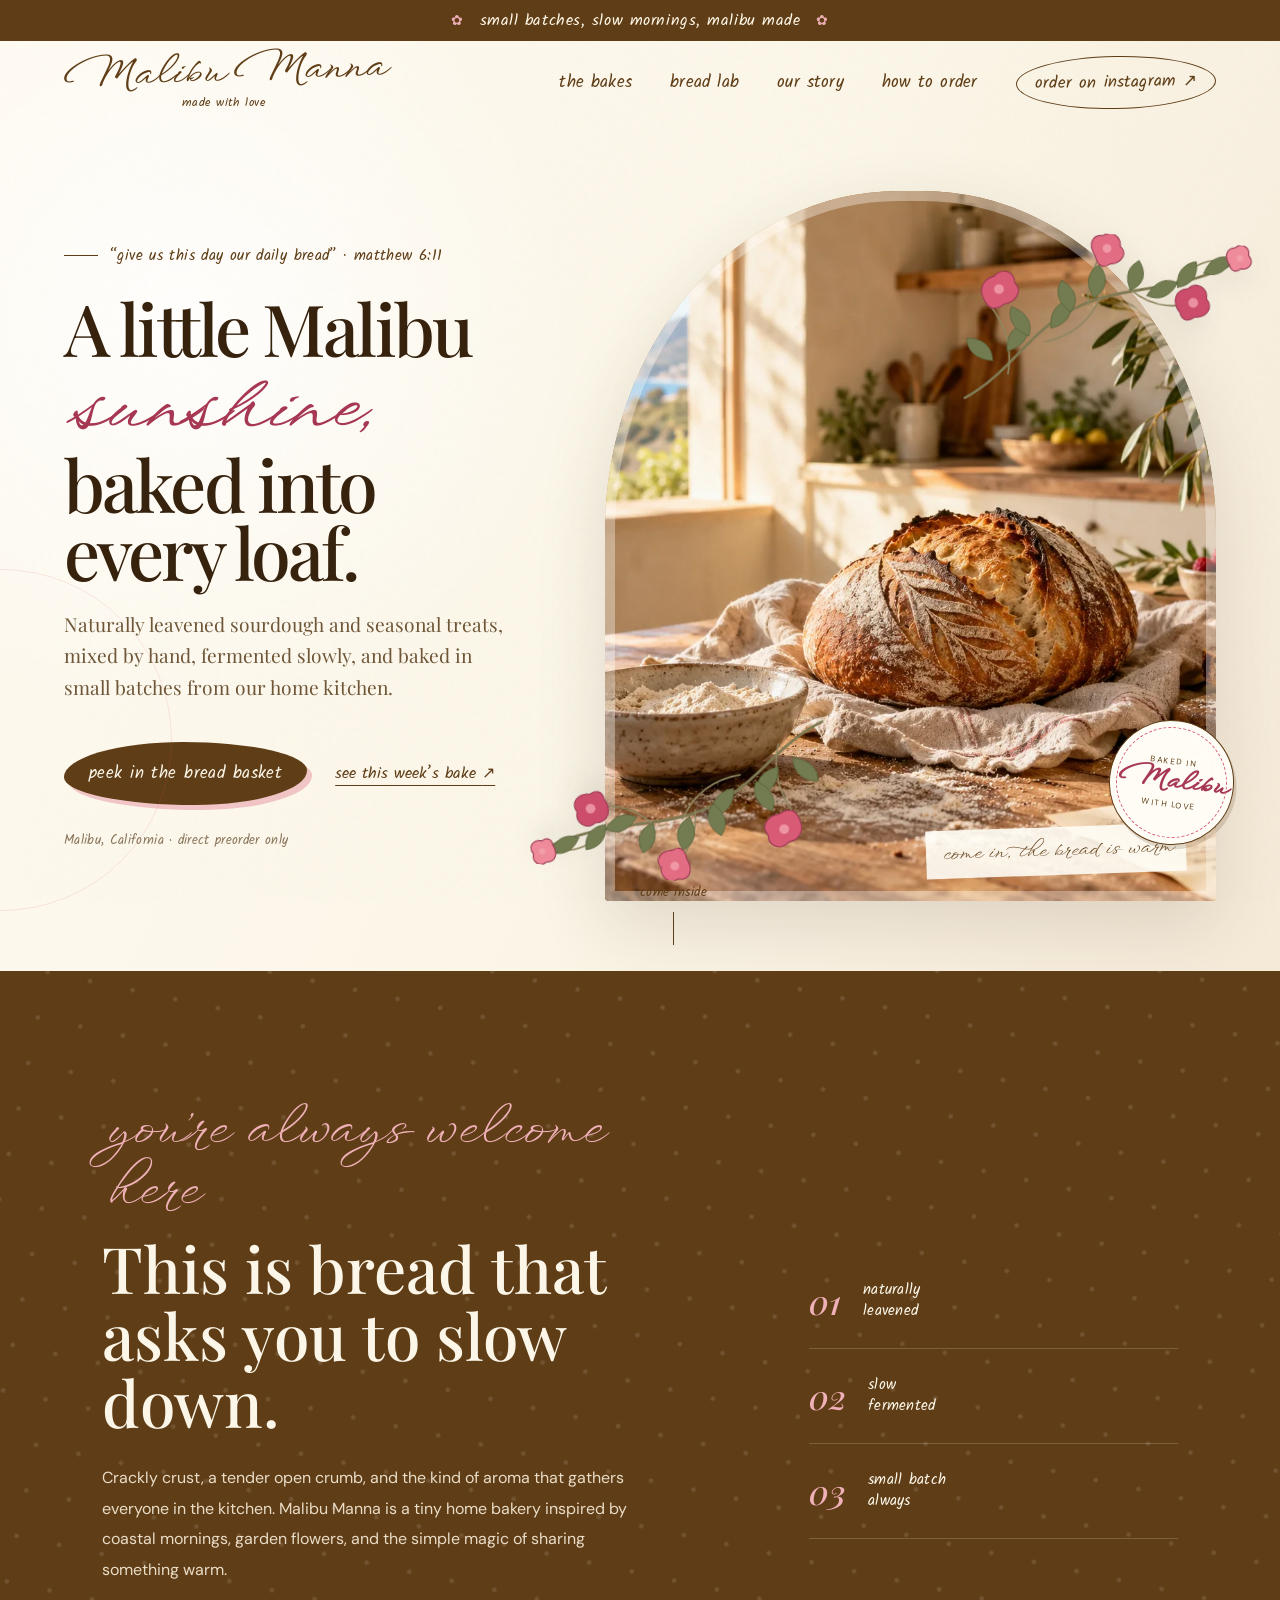
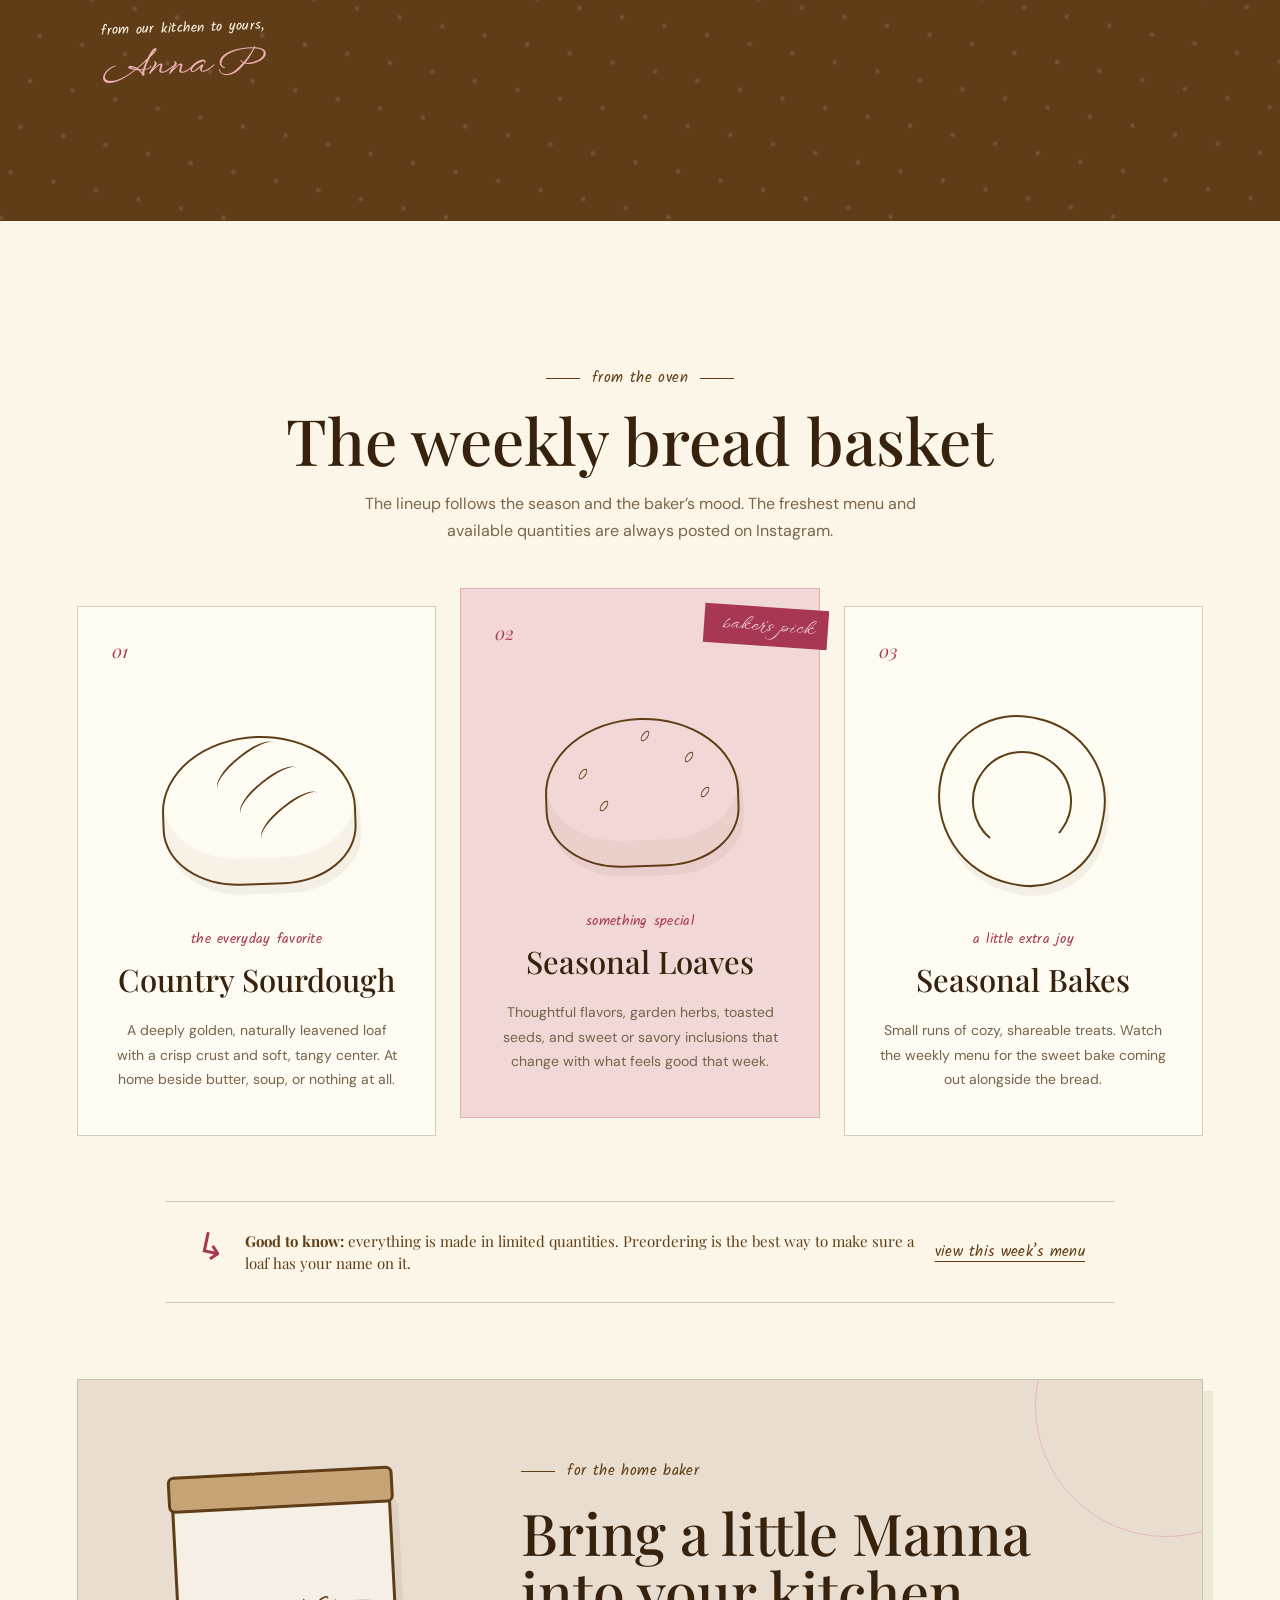
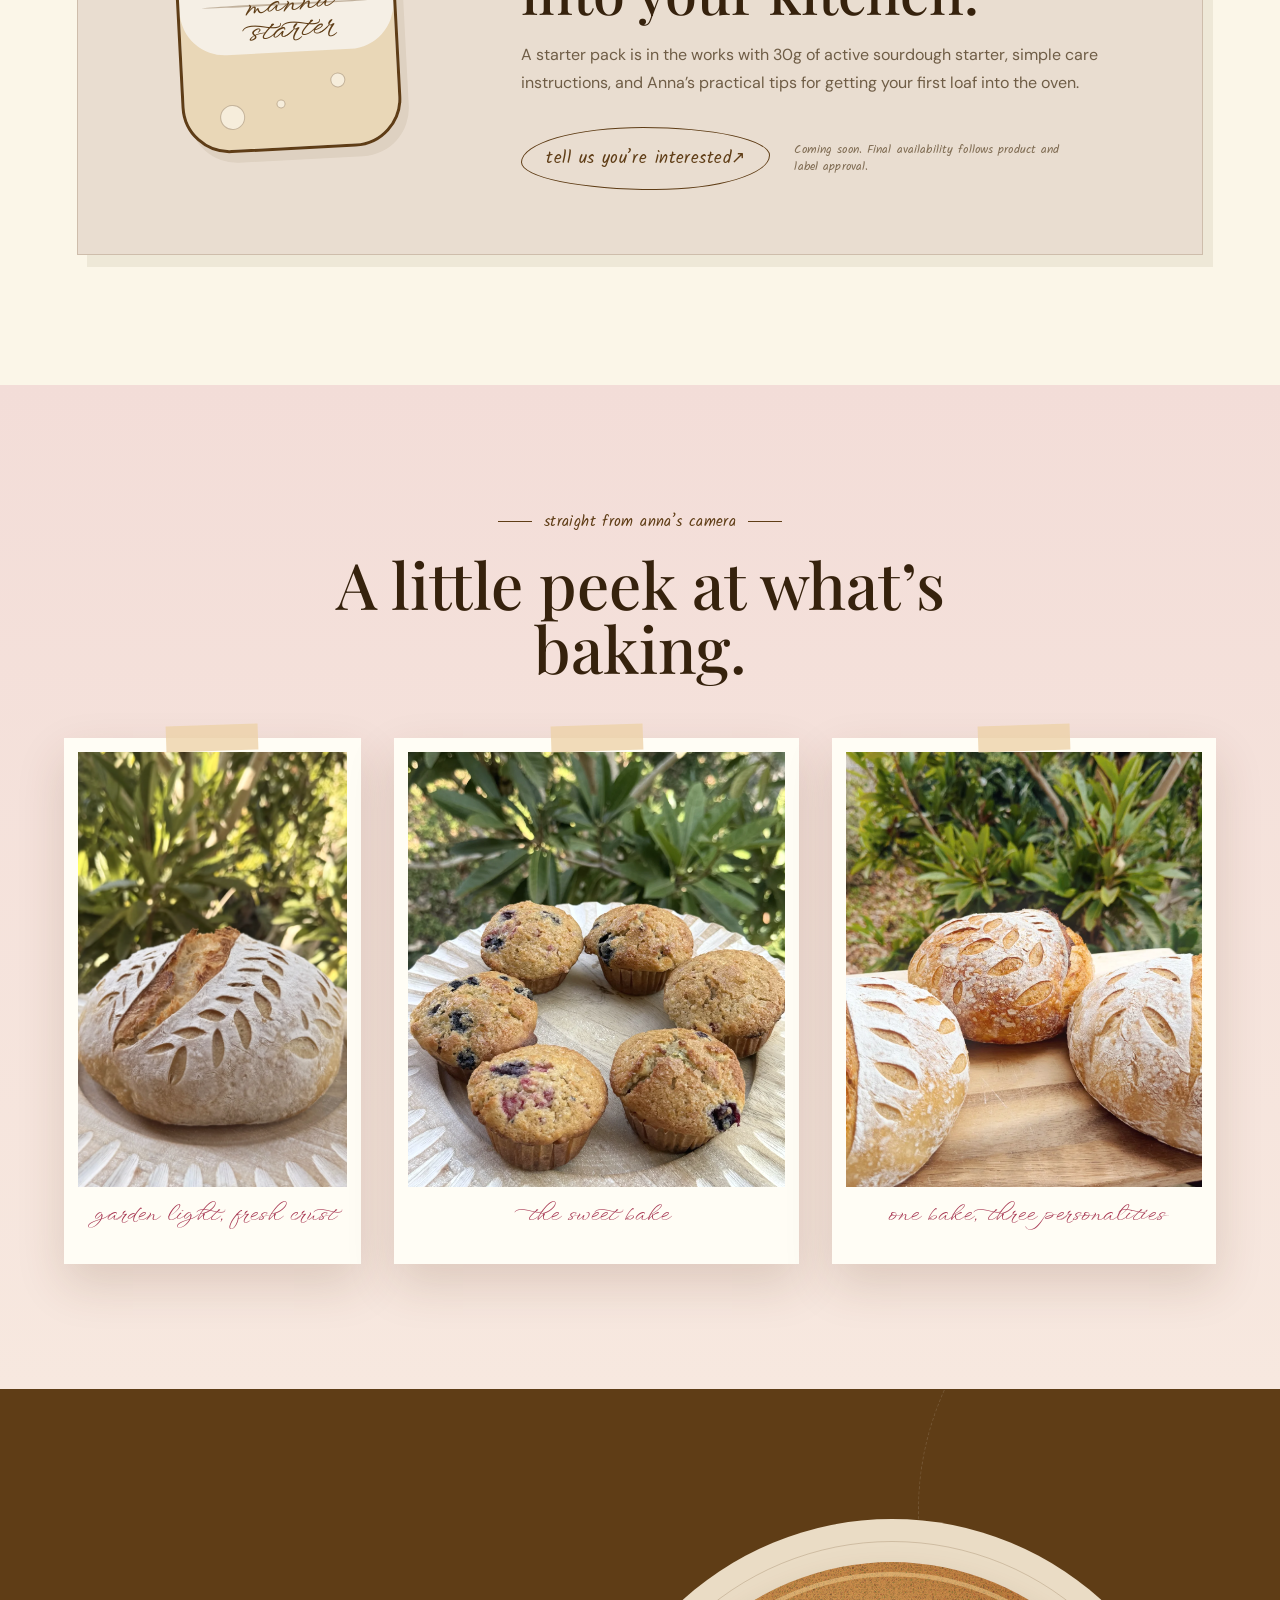
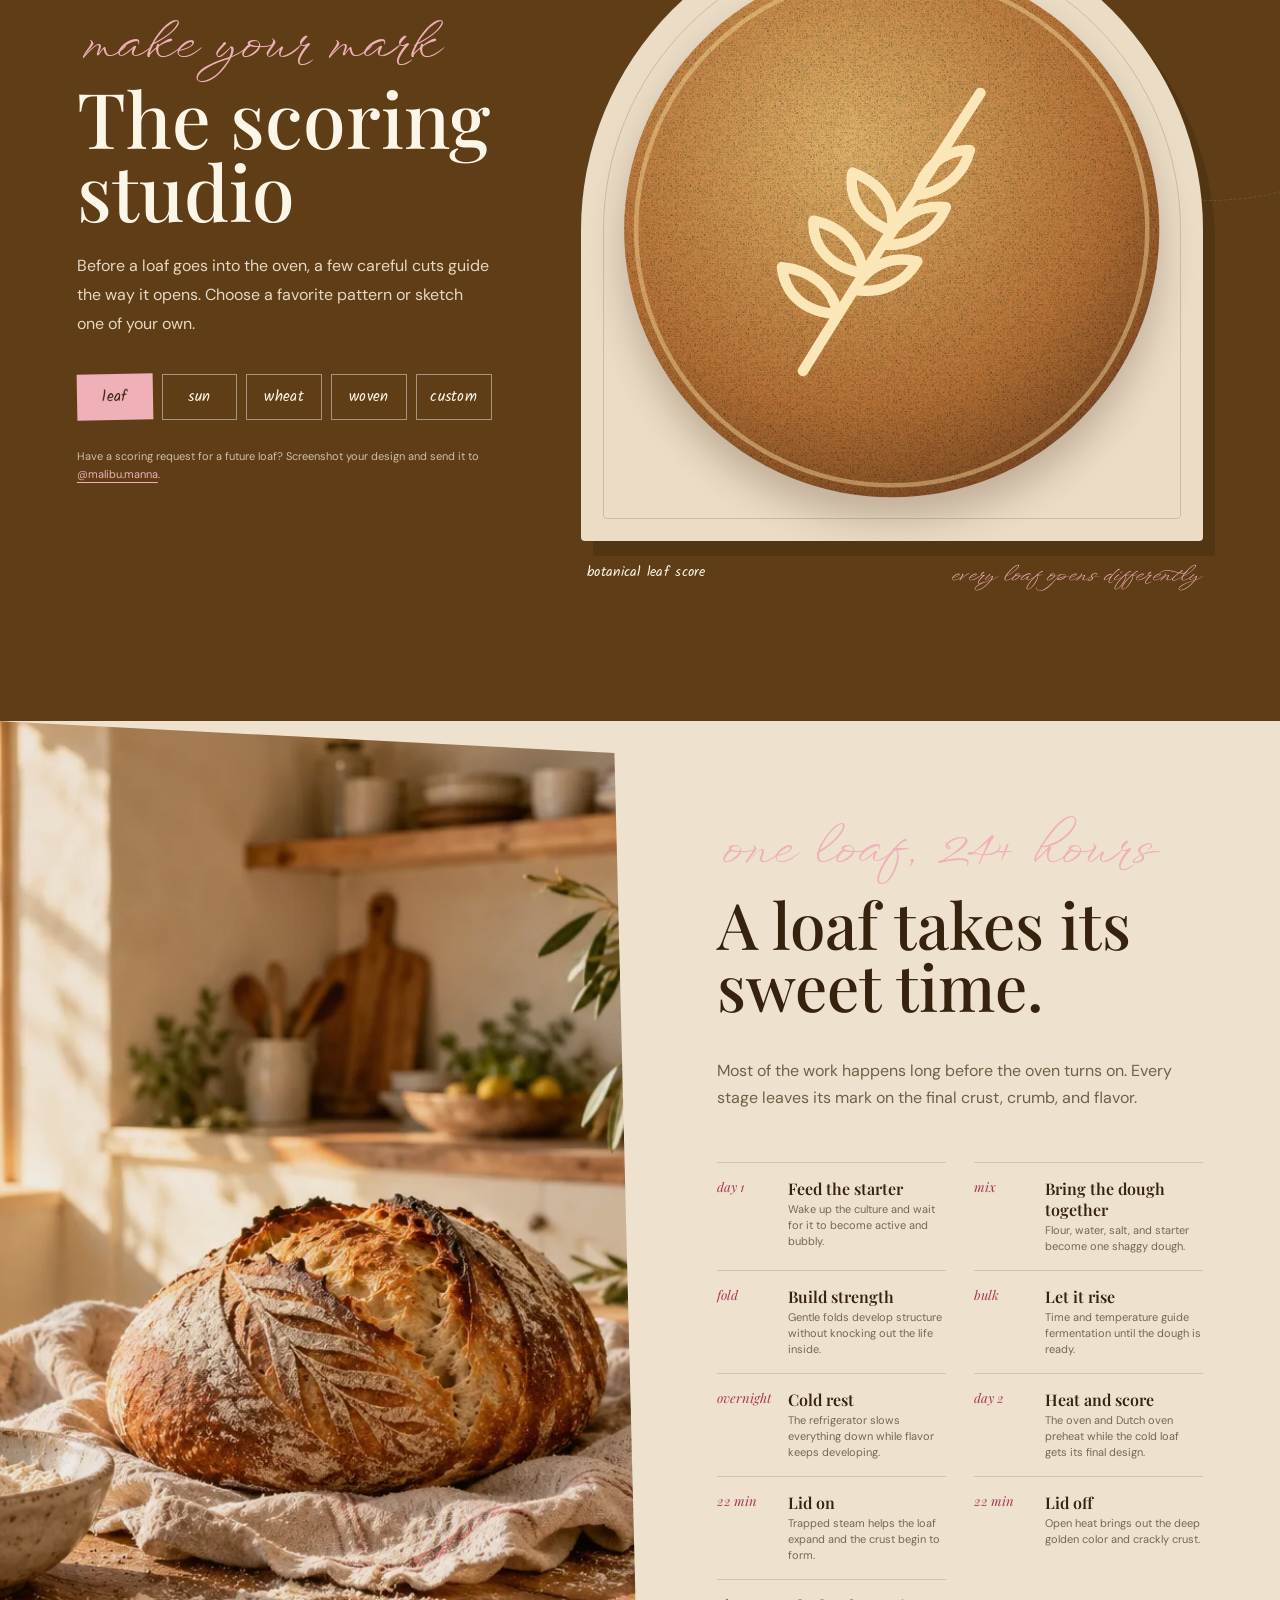
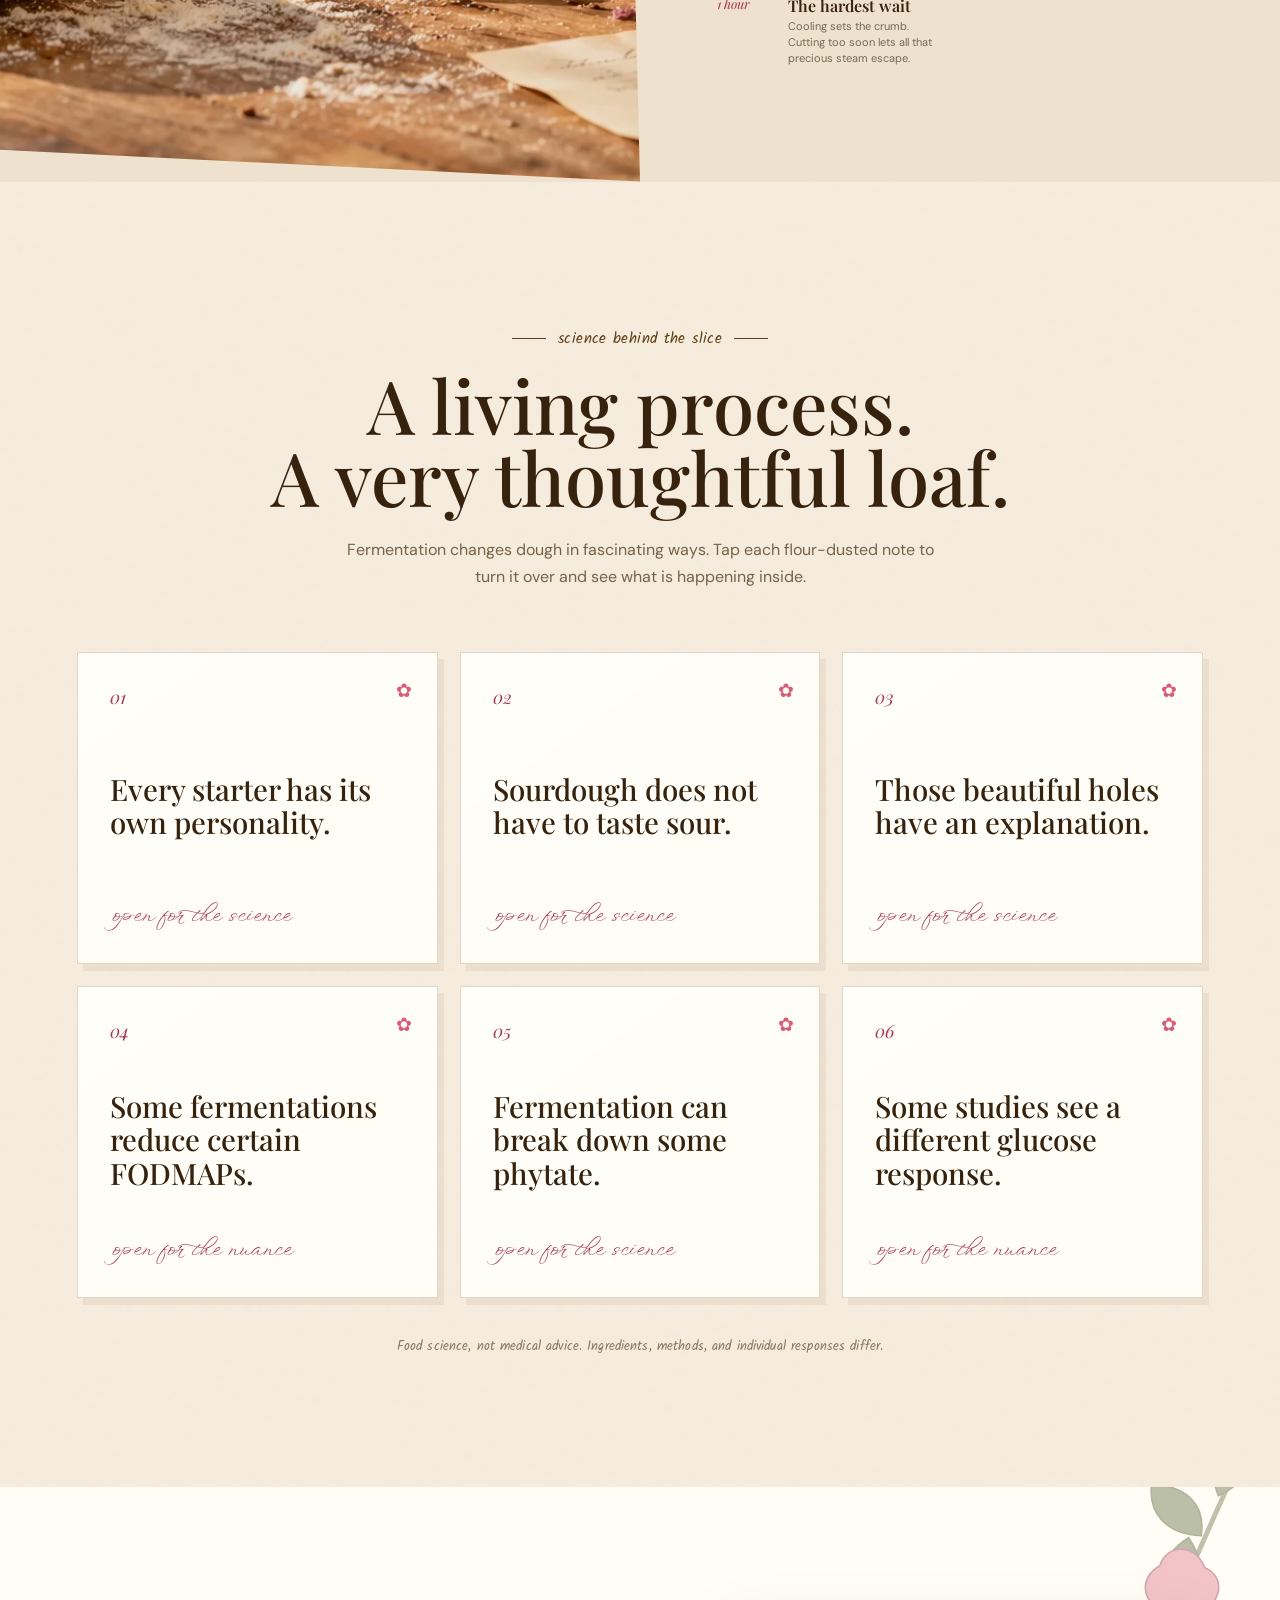
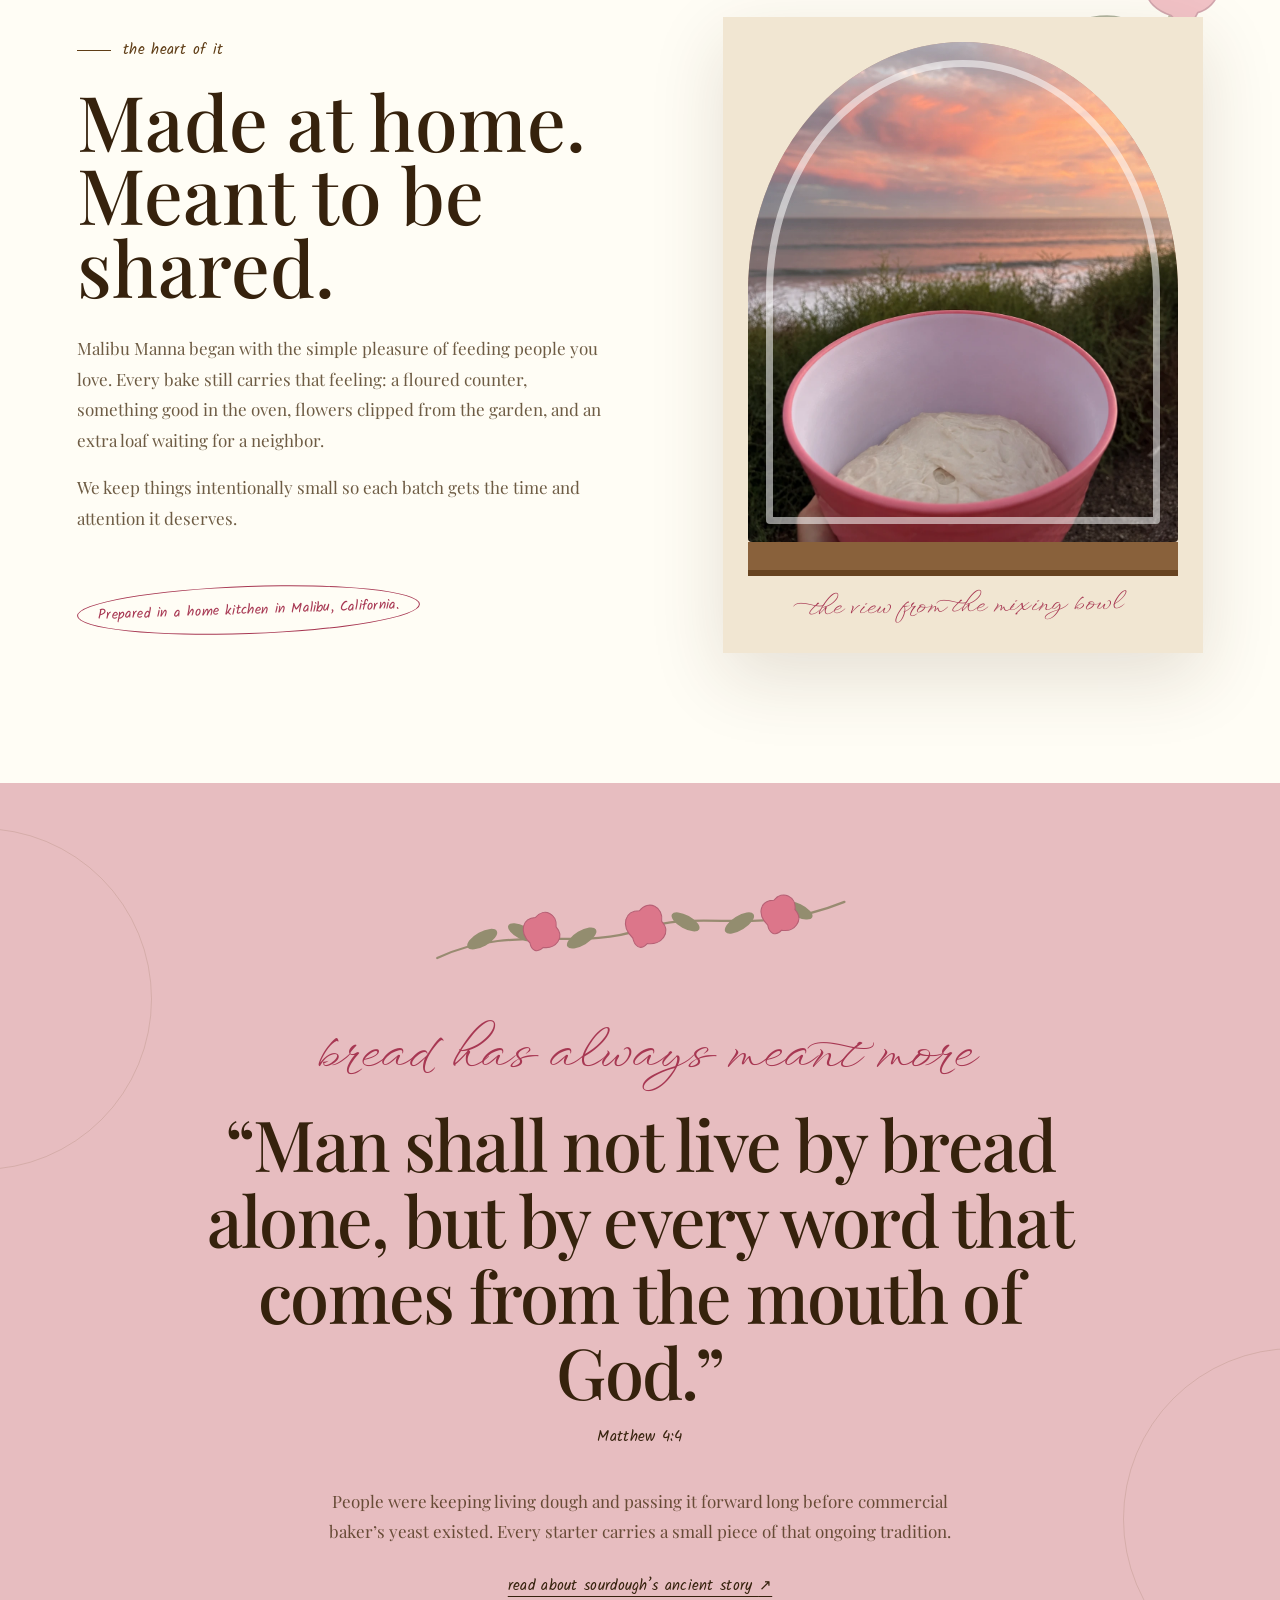
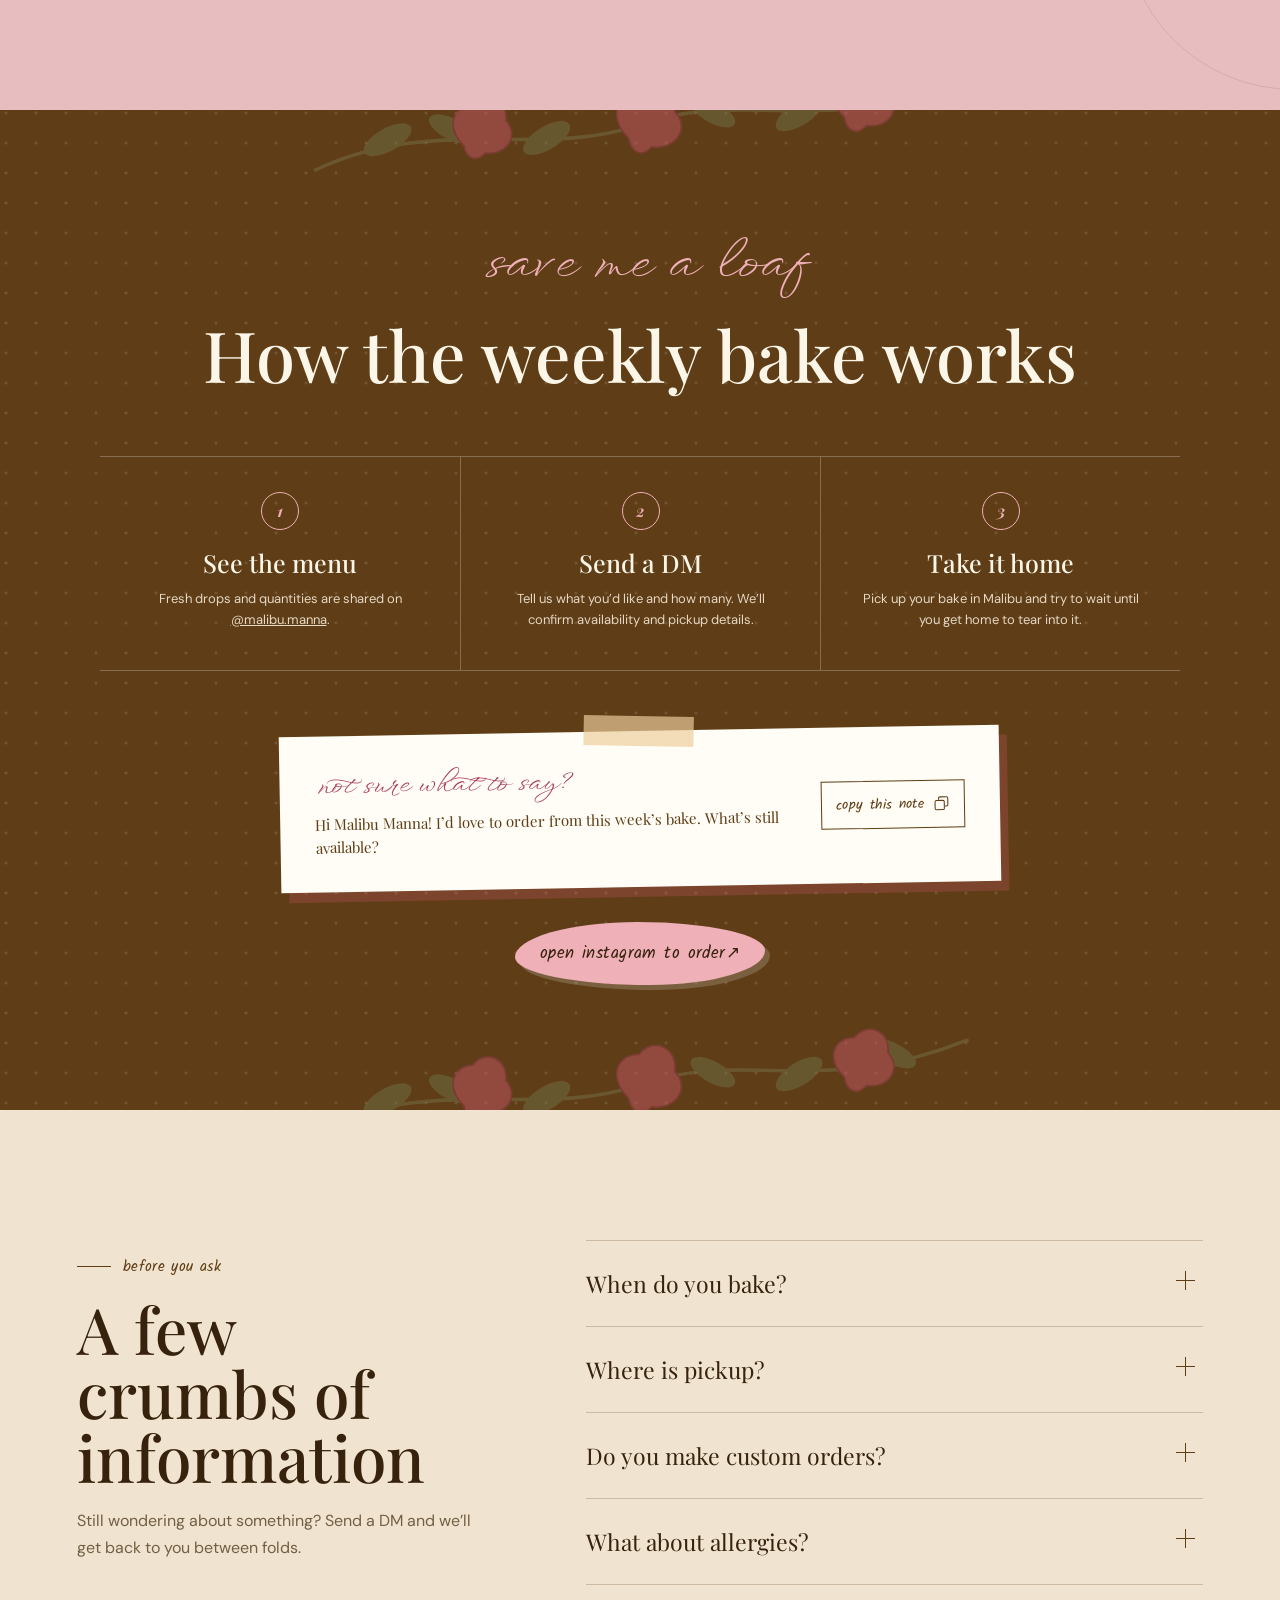
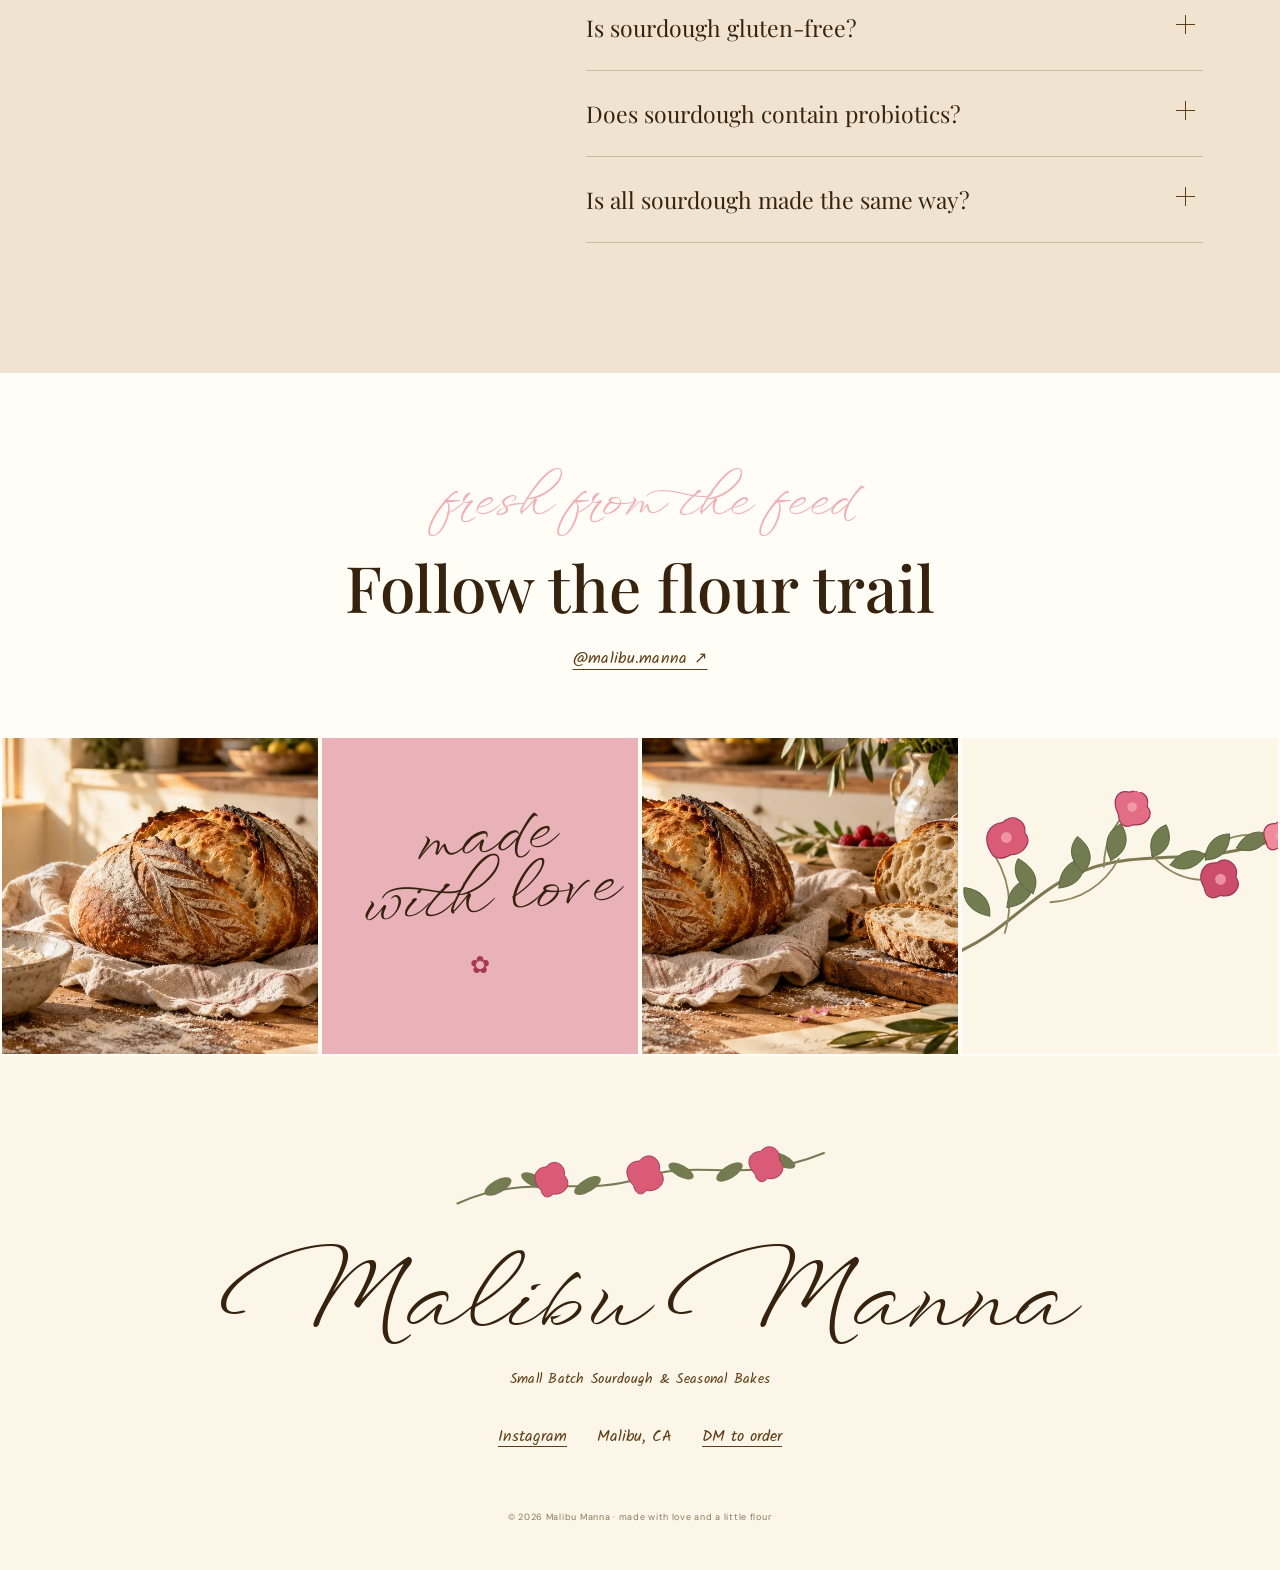
==== commit cf10c186: "Make bakery experience feel handmade" ====
--- a/index.html
+++ b/index.html
@@ -13,9 +13,9 @@
   <link rel="icon" href="assets/favicon.svg" type="image/svg+xml">
   <link rel="preconnect" href="https://fonts.googleapis.com">
   <link rel="preconnect" href="https://fonts.gstatic.com" crossorigin>
-  <link href="https://fonts.googleapis.com/css2?family=DM+Sans:wght@300;400;500;600&family=Playfair+Display:ital,wght@0,500;0,600;1,500&family=WindSong:wght@400;500&display=swap" rel="stylesheet">
-  <link rel="stylesheet" href="styles.css?v=6">
-  <script defer src="script.js?v=6"></script>
+  <link href="https://fonts.googleapis.com/css2?family=DM+Sans:wght@300;400;500;600&family=Kalam:wght@300;400;700&family=Playfair+Display:ital,wght@0,500;0,600;1,500&family=WindSong:wght@400;500&display=swap" rel="stylesheet">
+  <link rel="stylesheet" href="styles.css?v=7">
+  <script defer src="script.js?v=7"></script>
 </head>
 <body class="intro-active">
   <a class="skip-link" href="#main">Skip to the bakery</a>
--- a/styles.css
+++ b/styles.css
@@ -14,6 +14,7 @@
   --shadow: 0 24px 70px rgba(74, 43, 18, 0.14);
   --serif: "Playfair Display", Georgia, serif;
   --script: "WindSong", "Snell Roundhand", cursive;
+  --hand: "Kalam", "Bradley Hand", cursive;
   --sans: "DM Sans", Arial, sans-serif;
 }
 
@@ -94,9 +95,11 @@
   z-index: 1;
   text-align: center;
   text-shadow: 0 5px 28px rgba(54,20,3,.5);
+  opacity: 0;
+  transform: translateY(18px) scale(.96);
 }
 .oven-welcome span { font-family: var(--script); font-size: clamp(54px, 9vw, 120px); line-height: .9; }
-.oven-welcome small { margin-top: 20px; font-size: 9px; font-weight: 600; letter-spacing: .34em; text-transform: uppercase; }
+.oven-welcome small { margin-top: 20px; font-family: var(--hand); font-size: clamp(16px, 2vw, 23px); font-weight: 300; letter-spacing: .03em; }
 .oven-door {
   position: absolute;
   inset: 0;
@@ -104,9 +107,20 @@
   transform-origin: 50% 100%;
   background:
     linear-gradient(90deg, rgba(255,255,255,.08), transparent 14% 86%, rgba(255,255,255,.08)),
-    linear-gradient(#433d36, #171411 22%, #29231e 82%, #0f0d0b);
+    linear-gradient(#55493e, #231d18 22%, #332a23 82%, #15110e);
   box-shadow: inset 0 0 0 2px #0b0908, inset 0 0 80px rgba(0,0,0,.72);
   backface-visibility: hidden;
+}
+.oven-door::after {
+  content: "350° · made with love";
+  position: absolute;
+  left: 50%;
+  bottom: 5%;
+  color: rgba(255,244,223,.72);
+  font-family: var(--hand);
+  font-size: clamp(14px, 1.6vw, 21px);
+  letter-spacing: .03em;
+  transform: translateX(-50%) rotate(-2deg);
 }
 .oven-handle {
   position: absolute;
@@ -144,7 +158,10 @@
 }
 .oven-window span { position: relative; font-family: var(--script); font-size: clamp(34px, 5vw, 68px); color: #ffe4b3; transform: rotate(-2deg); }
 .oven-dials { position: absolute; left: 50%; top: 15%; display: flex; gap: 45px; transform: translateX(-50%); }
-.oven-dials i { width: 14px; height: 14px; border: 2px solid #a99b8d; border-radius: 50%; box-shadow: inset 0 0 0 3px #24201c; }
+.oven-dials i { width: 19px; height: 19px; border: 2px solid #a99b8d; border-radius: 48% 52% 45% 55%; box-shadow: inset 0 0 0 4px #24201c; }
+.oven-dials i:nth-child(1) { transform: rotate(-8deg); }
+.oven-dials i:nth-child(2) { transform: translateY(2px) rotate(5deg); }
+.oven-dials i:nth-child(3) { transform: rotate(11deg); }
 .oven-skip {
   position: fixed;
   z-index: 5;
@@ -156,20 +173,22 @@
   background: transparent;
   color: #fff4df;
   cursor: pointer;
-  font-size: 8px;
-  letter-spacing: .2em;
-  text-transform: uppercase;
-}
-.oven-intro.is-opening { animation: ovenIntroFade 2.35s ease forwards; }
-.oven-intro.is-opening .oven-door { animation: ovenDoorOpen 1.7s .28s cubic-bezier(.7,.02,.18,1) forwards; }
-.oven-intro.is-opening .oven-warmth { animation: ovenWarmth 1.8s .38s ease-out forwards; }
+  font-family: var(--hand);
+  font-size: 15px;
+  letter-spacing: .02em;
+}
+.oven-intro.is-opening { animation: ovenIntroFade 4.65s ease forwards; }
+.oven-intro.is-opening .oven-door { animation: ovenDoorOpen 2.65s .65s cubic-bezier(.72,.02,.16,1) forwards; }
+.oven-intro.is-opening .oven-warmth { animation: ovenWarmth 3.1s .72s ease-out forwards; }
+.oven-intro.is-opening .oven-welcome { animation: ovenWelcome 2.35s 1.35s ease-out forwards; }
 @keyframes ovenDoorOpen {
-  0%, 10% { transform: rotateX(0) translateY(0); }
-  32% { transform: rotateX(-8deg) translateY(1%); }
+  0%, 14% { transform: rotateX(0) translateY(0); }
+  38% { transform: rotateX(-9deg) translateY(1%); }
   100% { transform: rotateX(-88deg) translateY(34%); opacity: .12; }
 }
 @keyframes ovenWarmth { to { transform: scale(1.08); filter: saturate(1.18); } }
-@keyframes ovenIntroFade { 0%, 76% { opacity: 1; } 100% { opacity: 0; visibility: hidden; } }
+@keyframes ovenWelcome { 0% { opacity: 0; transform: translateY(18px) scale(.96); } 42%, 100% { opacity: 1; transform: translateY(0) scale(1); } }
+@keyframes ovenIntroFade { 0%, 82% { opacity: 1; } 100% { opacity: 0; visibility: hidden; } }
 
 .announcement {
   min-height: 35px;
@@ -180,10 +199,10 @@
   align-items: center;
   justify-content: center;
   gap: 16px;
-  font-size: 10px;
-  font-weight: 600;
-  letter-spacing: .25em;
-  text-transform: uppercase;
+  font-family: var(--hand);
+  font-size: 16px;
+  font-weight: 400;
+  letter-spacing: .035em;
 }
 .announcement-flower { color: var(--pink-soft); font-size: 14px; }
 
@@ -209,9 +228,9 @@
 }
 .brand { text-decoration: none; display: flex; flex-direction: column; align-items: center; line-height: .9; }
 .brand > span { font-family: var(--script); font-size: clamp(28px, 3vw, 39px); font-weight: 500; transform: rotate(-2deg); }
-.brand small { margin-top: 8px; font-size: 8px; letter-spacing: .36em; text-transform: uppercase; }
+.brand small { margin-top: 8px; font-family: var(--hand); font-size: 12px; letter-spacing: .04em; }
 .site-nav { display: flex; align-items: center; gap: clamp(20px, 3vw, 45px); }
-.site-nav a { text-decoration: none; font-size: 12px; letter-spacing: .08em; position: relative; }
+.site-nav a { text-decoration: none; font-family: var(--hand); font-size: 17px; letter-spacing: .01em; position: relative; }
 .site-nav a:not(.nav-order)::after {
   content: "";
   height: 1px;
@@ -251,7 +270,7 @@
   left: -170px;
   bottom: 60px;
 }
-.eyebrow { display: flex; align-items: center; gap: 12px; font-size: 10px; font-weight: 600; letter-spacing: .26em; text-transform: uppercase; }
+.eyebrow { display: flex; align-items: center; gap: 12px; font-family: var(--hand); font-size: 15px; font-weight: 400; letter-spacing: .025em; }
 .eyebrow > span { width: 34px; height: 1px; background: currentColor; display: inline-block; }
 .eyebrow.center { justify-content: center; }
 .hero h1 {
@@ -273,18 +292,19 @@
   justify-content: center;
   padding: 17px 24px;
   text-decoration: none;
-  text-transform: uppercase;
-  letter-spacing: .14em;
-  font-size: 10px;
-  font-weight: 600;
+  font-family: var(--hand);
+  letter-spacing: .025em;
+  font-size: 17px;
+  font-weight: 400;
   border: 1px solid transparent;
+  border-radius: 49% 51% 46% 54% / 56% 45% 55% 44%;
   transition: transform .2s ease, background .2s ease, color .2s ease;
 }
 .button:hover { transform: translateY(-3px) rotate(-.5deg); }
 .button-dark { background: var(--brown); color: var(--cream); box-shadow: 5px 5px 0 rgba(217, 91, 118, .32); }
 .button-dark:hover { background: var(--rose-dark); }
-.text-link { text-underline-offset: 7px; text-decoration-thickness: 1px; font-size: 12px; }
-.tiny-note { font-size: 9px; text-transform: uppercase; letter-spacing: .18em; color: #8a765b; }
+.text-link { font-family: var(--hand); text-underline-offset: 7px; text-decoration-thickness: 1px; font-size: 16px; }
+.tiny-note { font-family: var(--hand); font-size: 13px; letter-spacing: .025em; color: #8a765b; }
 .hero-visual { position: relative; align-self: stretch; display: flex; align-items: center; justify-content: center; }
 .hero-frame {
   width: min(100%, 760px);
@@ -330,7 +350,7 @@
 .sun-stamp::before { content: ""; position: absolute; inset: 6px; border: 1px dashed var(--rose); border-radius: 50%; }
 .sun-stamp span { font-size: 8px; text-transform: uppercase; letter-spacing: .2em; }
 .sun-stamp strong { font-family: var(--script); font-size: 26px; line-height: 1.25; color: var(--rose-dark); }
-.scroll-cue { position: absolute; bottom: 26px; left: 50%; display: flex; flex-direction: column; align-items: center; gap: 9px; text-decoration: none; font-size: 8px; letter-spacing: .18em; text-transform: uppercase; }
+.scroll-cue { position: absolute; bottom: 26px; left: 50%; display: flex; flex-direction: column; align-items: center; gap: 9px; text-decoration: none; font-family: var(--hand); font-size: 13px; letter-spacing: .02em; }
 .scroll-cue i { width: 1px; height: 33px; display: block; background: var(--brown); animation: breathe 2s infinite; transform-origin: top; }
 
 .paper-edge { position: relative; }
@@ -360,12 +380,12 @@
 .welcome h2 { margin: 0 0 28px; font-family: var(--serif); font-weight: 500; font-size: clamp(39px, 5vw, 70px); line-height: 1.05; }
 .welcome-inner > p:not(.script-kicker) { max-width: 730px; color: #eaddc8; line-height: 1.9; font-size: 16px; }
 .signature { margin-top: 32px; display: flex; flex-direction: column; width: max-content; transform: rotate(-2deg); }
-.signature span { font-size: 10px; letter-spacing: .15em; }
+.signature span { font-family: var(--hand); font-size: 14px; letter-spacing: .02em; }
 .signature strong { font-family: var(--script); color: var(--pink-soft); font-size: 37px; font-weight: 500; }
 .welcome-details { display: flex; flex-direction: column; justify-content: center; }
 .welcome-details > div { display: flex; align-items: center; gap: 22px; padding: 24px 0; border-bottom: 1px solid rgba(255,255,255,.18); }
 .welcome-details b { font-family: var(--serif); font-size: 34px; color: var(--pink-soft); font-style: italic; font-weight: 500; }
-.welcome-details span { text-transform: uppercase; letter-spacing: .18em; line-height: 1.55; font-size: 10px; }
+.welcome-details span { font-family: var(--hand); letter-spacing: .02em; line-height: 1.4; font-size: 15px; }
 
 .section-pad { padding: 130px clamp(24px, 6vw, 110px); }
 .section-heading { text-align: center; max-width: 760px; margin: 0 auto 62px; }
@@ -399,13 +419,13 @@
 .s1 { left: 55px; top: 98px; }.s2 { left: 76px; top: 130px; }.s3 { right: 63px; top: 81px; }.s4 { right: 47px; top: 116px; }.s5 { left: 117px; top: 60px; }
 .swirl-sketch::before { content: ""; position: absolute; left: 29px; top: 28px; width: 165px; height: 165px; border: 2px solid var(--brown); border-radius: 48% 52% 45% 55%; transform: rotate(12deg); box-shadow: 5px 8px 0 rgba(95,61,22,.06); }
 .swirl-sketch span { position: absolute; left: 64px; top: 63px; width: 100px; height: 100px; border: 2px solid var(--brown); border-radius: 50%; clip-path: polygon(0 0,100% 0,100% 55%,45% 55%,45% 100%,0 100%); transform: rotate(35deg); }
-.bake-tag { margin: 0 0 8px; color: var(--rose-dark); text-transform: uppercase; font-size: 9px; font-weight: 600; letter-spacing: .2em; }
+.bake-tag { margin: 0 0 8px; color: var(--rose-dark); font-family: var(--hand); font-size: 14px; font-weight: 400; letter-spacing: .02em; }
 .bake-card h3 { margin: 0 0 18px; font-family: var(--serif); font-weight: 500; font-size: 31px; color: var(--brown-dark); }
 .bake-card > p:last-child { max-width: 340px; margin: 0; color: #76634b; line-height: 1.75; font-size: 14px; }
 .menu-note { max-width: 950px; margin: 65px auto 0; display: grid; grid-template-columns: auto 1fr auto; align-items: center; gap: 20px; padding: 24px 30px; border-top: 1px solid var(--line); border-bottom: 1px solid var(--line); }
 .hand-arrow { font-family: var(--script); font-size: 36px; color: var(--rose-dark); transform: rotate(12deg); }
 .menu-note p { margin: 0; font-family: var(--serif); font-size: 15px; line-height: 1.5; }
-.menu-note a { font-size: 10px; text-transform: uppercase; letter-spacing: .15em; white-space: nowrap; text-underline-offset: 5px; }
+.menu-note a { font-family: var(--hand); font-size: 15px; letter-spacing: .02em; white-space: nowrap; text-underline-offset: 5px; }
 
 .starter-pack {
   max-width: 1130px;
@@ -435,7 +455,7 @@
 .starter-actions { display: flex; align-items: center; gap: 24px; margin-top: 30px; }
 .button-outline { border-color: var(--brown); color: var(--brown); }
 .button-outline:hover { background: var(--brown); color: var(--cream); }
-.starter-actions small { max-width: 270px; font-size: 9px; line-height: 1.5; letter-spacing: .08em; text-transform: uppercase; color: #806d54; }
+.starter-actions small { max-width: 285px; font-family: var(--hand); font-size: 12px; line-height: 1.45; letter-spacing: .01em; color: #806d54; }
 
 .kitchen-roll {
   padding: 110px clamp(24px, 5vw, 78px) 125px;
@@ -465,7 +485,7 @@
 .lab-intro h2 { margin: 4px 0 25px; font-family: var(--serif); font-weight: 500; font-size: clamp(52px, 6vw, 88px); line-height: .95; }
 .lab-intro > p:not(.script-kicker):not(.lab-note) { max-width: 570px; color: #e6d8c2; line-height: 1.8; }
 .score-picker { display: grid; grid-template-columns: repeat(5, minmax(0, 1fr)); gap: 9px; width: min(100%, 570px); margin: 36px 0 28px; }
-.score-choice { width: 100%; min-height: 44px; border: 1px solid rgba(255,255,255,.45); background: transparent; color: var(--cream); padding: 10px 8px; display: grid; place-items: center; cursor: pointer; font-size: 9px; text-transform: uppercase; letter-spacing: .13em; transition: .2s; }
+.score-choice { width: 100%; min-height: 44px; border: 1px solid rgba(255,255,255,.45); background: transparent; color: var(--cream); padding: 10px 8px; display: grid; place-items: center; cursor: pointer; font-family: var(--hand); font-size: 15px; letter-spacing: .02em; transition: .2s; }
 .score-choice:hover, .score-choice.active { color: var(--brown-dark); background: var(--pink-soft); border-color: var(--pink-soft); transform: rotate(-1deg); }
 .draw-choice { border-radius: 0; }
 .lab-note { max-width: 560px; font-size: 11px; color: #cfc0aa; line-height: 1.6; }
@@ -477,8 +497,8 @@
 #scoring-canvas { display: none; width: 86%; height: 86%; border-radius: 50%; position: relative; z-index: 2; background: radial-gradient(circle at 42% 34%, #e8b96e 0, #bc7638 72%, #875027 100%); box-shadow: 0 22px 18px rgba(65,34,11,.24); touch-action: none; cursor: crosshair; }
 .loaf-preview.custom-mode svg { display: none; }
 .loaf-preview.custom-mode #scoring-canvas, .loaf-preview.custom-mode .clear-drawing { display: block; }
-.clear-drawing { display: none; position: absolute; z-index: 4; bottom: 35px; right: 45px; border: 1px solid var(--brown); background: rgba(255,253,245,.86); color: var(--brown); padding: 9px 13px; cursor: pointer; font-size: 8px; text-transform: uppercase; letter-spacing: .13em; }
-.bench-caption { display: flex; justify-content: space-between; padding: 20px 6px 0; font-size: 9px; text-transform: uppercase; letter-spacing: .16em; }
+.clear-drawing { display: none; position: absolute; z-index: 4; bottom: 35px; right: 45px; border: 1px solid var(--brown); background: rgba(255,253,245,.86); color: var(--brown); padding: 9px 13px; cursor: pointer; font-family: var(--hand); font-size: 14px; letter-spacing: .02em; }
+.bench-caption { display: flex; justify-content: space-between; padding: 20px 6px 0; font-family: var(--hand); font-size: 14px; letter-spacing: .02em; }
 .bench-caption i { color: var(--pink-soft); font-family: var(--script); font-size: 21px; text-transform: none; letter-spacing: 0; font-weight: 400; }
 
 .process { min-height: 780px; display: grid; grid-template-columns: 1fr 1fr; background: #eee2ce; }
@@ -511,10 +531,10 @@
 .fact-back { display: none; justify-content: center; gap: 16px; background: var(--brown); color: var(--cream); }
 .fact-back b { color: var(--pink-soft); font-family: var(--serif); font-size: 23px; font-weight: 500; }
 .fact-back span { color: #e7d9c4; font-size: 13px; line-height: 1.65; }
-.fact-back a { color: var(--cream); font-size: 9px; text-transform: uppercase; letter-spacing: .13em; text-underline-offset: 4px; }
+.fact-back a { color: var(--cream); font-family: var(--hand); font-size: 14px; letter-spacing: .02em; text-underline-offset: 4px; }
 .fact-card[open] .fact-front { display: none; }
 .fact-card[open] .fact-back { display: flex; }
-.science-disclaimer { position: relative; margin: 38px auto 0; max-width: 760px; text-align: center; color: #89755b; font-size: 9px; text-transform: uppercase; letter-spacing: .14em; }
+.science-disclaimer { position: relative; margin: 38px auto 0; max-width: 760px; text-align: center; color: #89755b; font-family: var(--hand); font-size: 13px; letter-spacing: .01em; }
 
 .daily-bread { padding: 100px 24px 112px; position: relative; overflow: hidden; text-align: center; background: #e7bdc0; color: var(--brown-dark); }
 .daily-bread > img { width: min(500px, 75vw); margin: 0 auto 42px; opacity: .72; }
@@ -524,16 +544,16 @@
 .daily-bread-inner { max-width: 940px; margin: 0 auto; position: relative; z-index: 1; }
 .daily-bread .script-kicker { color: var(--rose-dark); }
 .daily-bread blockquote { margin: 18px auto 16px; font-family: var(--serif); font-size: clamp(37px, 5.5vw, 72px); font-weight: 500; line-height: 1.08; letter-spacing: -.025em; }
-.daily-bread cite { display: block; margin-bottom: 38px; font-family: var(--sans); font-size: 10px; font-style: normal; font-weight: 600; letter-spacing: .22em; text-transform: uppercase; }
+.daily-bread cite { display: block; margin-bottom: 38px; font-family: var(--hand); font-size: 15px; font-style: normal; font-weight: 400; letter-spacing: .02em; }
 .daily-bread-inner > p:not(.script-kicker) { max-width: 660px; margin: 0 auto 28px; color: #674b36; font-family: var(--serif); font-size: 17px; line-height: 1.75; }
-.daily-bread a { font-size: 10px; font-weight: 600; letter-spacing: .14em; text-transform: uppercase; text-underline-offset: 6px; }
+.daily-bread a { font-family: var(--hand); font-size: 15px; font-weight: 400; letter-spacing: .02em; text-underline-offset: 6px; }
 
 .story { display: grid; grid-template-columns: 1.05fr .95fr; gap: 9vw; align-items: center; position: relative; overflow: hidden; background: var(--paper); }
 .story-flower { position: absolute; width: 410px; right: -100px; top: -80px; opacity: .45; transform: rotate(-24deg); }
 .story-card { position: relative; z-index: 1; max-width: 620px; }
 .story-card h2 { margin: 22px 0 30px; font-family: var(--serif); color: var(--brown-dark); font-size: clamp(52px, 6vw, 88px); line-height: .95; font-weight: 500; }
 .story-card > p:not(.eyebrow):not(.home-kitchen-note) { font-family: var(--serif); font-size: 17px; line-height: 1.8; color: #6d5b43; }
-.home-kitchen-note { margin-top: 35px; display: inline-block; padding: 12px 20px; border: 1px solid var(--rose-dark); border-radius: 50%; color: var(--rose-dark); font-size: 9px; text-transform: uppercase; letter-spacing: .14em; transform: rotate(-2deg); }
+.home-kitchen-note { margin-top: 35px; display: inline-block; padding: 12px 20px; border: 1px solid var(--rose-dark); border-radius: 50%; color: var(--rose-dark); font-family: var(--hand); font-size: 14px; letter-spacing: .015em; transform: rotate(-2deg); }
 .story-window { position: relative; padding: 25px 25px 55px; background: #f1e6d2; box-shadow: var(--shadow); transform: rotate(1deg); }
 .window-view { height: 500px; position: relative; overflow: hidden; border-radius: 50% 50% 4px 4px; background: linear-gradient(#b5dce1 0 44%, #6caec4 44% 66%, #e9bf83 66% 100%); }
 .window-view::before { content: ""; position: absolute; inset: 18px; border: 7px solid rgba(255,255,255,.54); border-radius: inherit; z-index: 4; }
@@ -565,7 +585,7 @@
 .tape { position: absolute; width: 110px; height: 30px; top: -15px; left: 50%; transform: translateX(-50%) rotate(2deg); background: rgba(237,207,158,.68); }
 .dm-label { margin: 0 0 7px; font-family: var(--script); color: var(--rose-dark); font-size: 27px; }
 .dm-card #dm-message { font-family: var(--serif); margin: 0; font-size: 15px; line-height: 1.55; }
-.copy-button { border: 1px solid var(--brown); background: transparent; color: var(--brown); padding: 12px 14px; display: flex; align-items: center; gap: 9px; cursor: pointer; font-size: 9px; text-transform: uppercase; letter-spacing: .12em; transition: .2s; white-space: nowrap; }
+.copy-button { border: 1px solid var(--brown); background: transparent; color: var(--brown); padding: 12px 14px; display: flex; align-items: center; gap: 9px; cursor: pointer; font-family: var(--hand); font-size: 14px; letter-spacing: .02em; transition: .2s; white-space: nowrap; }
 .copy-button svg { width: 17px; fill: none; stroke: currentColor; stroke-width: 1.5; }
 .copy-button:hover, .copy-button.copied { background: var(--brown); color: white; }
 .button-pink { background: var(--pink-soft); color: var(--brown-dark); box-shadow: 5px 5px 0 rgba(255,255,255,.18); }
@@ -586,7 +606,7 @@
 .instagram-strip { padding: 100px 0 0; background: var(--paper); }
 .ig-heading { text-align: center; padding: 0 24px 65px; }
 .ig-heading h2 { margin: 0 0 17px; color: var(--brown-dark); font-family: var(--serif); font-size: clamp(42px, 5vw, 70px); font-weight: 500; }
-.ig-heading a { text-underline-offset: 6px; font-size: 11px; text-transform: uppercase; letter-spacing: .13em; }
+.ig-heading a { text-underline-offset: 6px; font-family: var(--hand); font-size: 16px; letter-spacing: .02em; }
 .ig-grid { display: grid; grid-template-columns: repeat(4, 1fr); }
 .ig-tile { aspect-ratio: 1; overflow: hidden; position: relative; border: 2px solid var(--paper); }
 .bread-one, .bread-two { background-image: url("assets/malibu-manna-bakery.webp"); background-size: 270% auto; transition: background-size .5s; }
@@ -601,8 +621,8 @@
 .site-footer { padding: 80px 24px 45px; text-align: center; background: var(--cream); }
 .site-footer > img { width: 450px; margin: 0 auto 30px; }
 .footer-brand { display: block; font-family: var(--script); font-size: clamp(56px, 8vw, 100px); text-decoration: none; line-height: 1; color: var(--brown-dark); }
-.site-footer > p { margin: 12px 0 34px; font-size: 9px; text-transform: uppercase; letter-spacing: .3em; }
-.footer-links { display: flex; justify-content: center; gap: 30px; margin-bottom: 55px; font-size: 11px; }
+.site-footer > p { margin: 12px 0 34px; font-family: var(--hand); font-size: 14px; letter-spacing: .02em; }
+.footer-links { display: flex; justify-content: center; gap: 30px; margin-bottom: 55px; font-family: var(--hand); font-size: 16px; }
 .footer-links a { text-underline-offset: 5px; }
 .site-footer small { font-size: 9px; color: #8a775e; letter-spacing: .08em; }
 
@@ -628,7 +648,7 @@
 @media (max-width: 800px) {
   .oven-window { inset: 24% 7% 16%; border-width: 9px; }
   .oven-handle { left: 8%; right: 8%; }
-  .announcement { letter-spacing: .16em; font-size: 8px; }
+  .announcement { letter-spacing: .02em; font-size: 14px; }
   .site-header { height: 78px; padding-inline: 22px; }
   .brand > span { font-size: 31px; }
   .menu-toggle { display: block; z-index: 12; }
@@ -644,8 +664,8 @@
     z-index: 11;
   }
   .site-nav.open { transform: translateX(0); }
-  .site-nav a { font-family: var(--serif); font-size: 28px; }
-  .site-nav .nav-order { font-family: var(--sans); font-size: 10px; }
+  .site-nav a { font-family: var(--hand); font-size: 28px; }
+  .site-nav .nav-order { font-family: var(--hand); font-size: 17px; }
   .menu-toggle[aria-expanded="true"] span:first-child { transform: translateY(3.5px) rotate(45deg); }
   .menu-toggle[aria-expanded="true"] span:nth-child(2) { transform: translateY(-3.5px) rotate(-45deg); }
   body.menu-open { overflow: hidden; }
@@ -720,7 +740,7 @@
   .kitchen-photo > div { height: 390px; }
   .bread-lab { gap: 42px; padding-inline: 20px; }
   .score-picker { gap: 6px; }
-  .score-choice { min-height: 42px; padding: 9px 4px; font-size: 8px; letter-spacing: .08em; }
+  .score-choice { min-height: 42px; padding: 9px 4px; font-size: 14px; letter-spacing: .01em; }
   .bench-caption { flex-direction: column; align-items: center; gap: 8px; text-align: center; }
   .clear-drawing { bottom: 22px; right: 24px; }
   .fact-face { min-height: 235px; padding: 24px; }
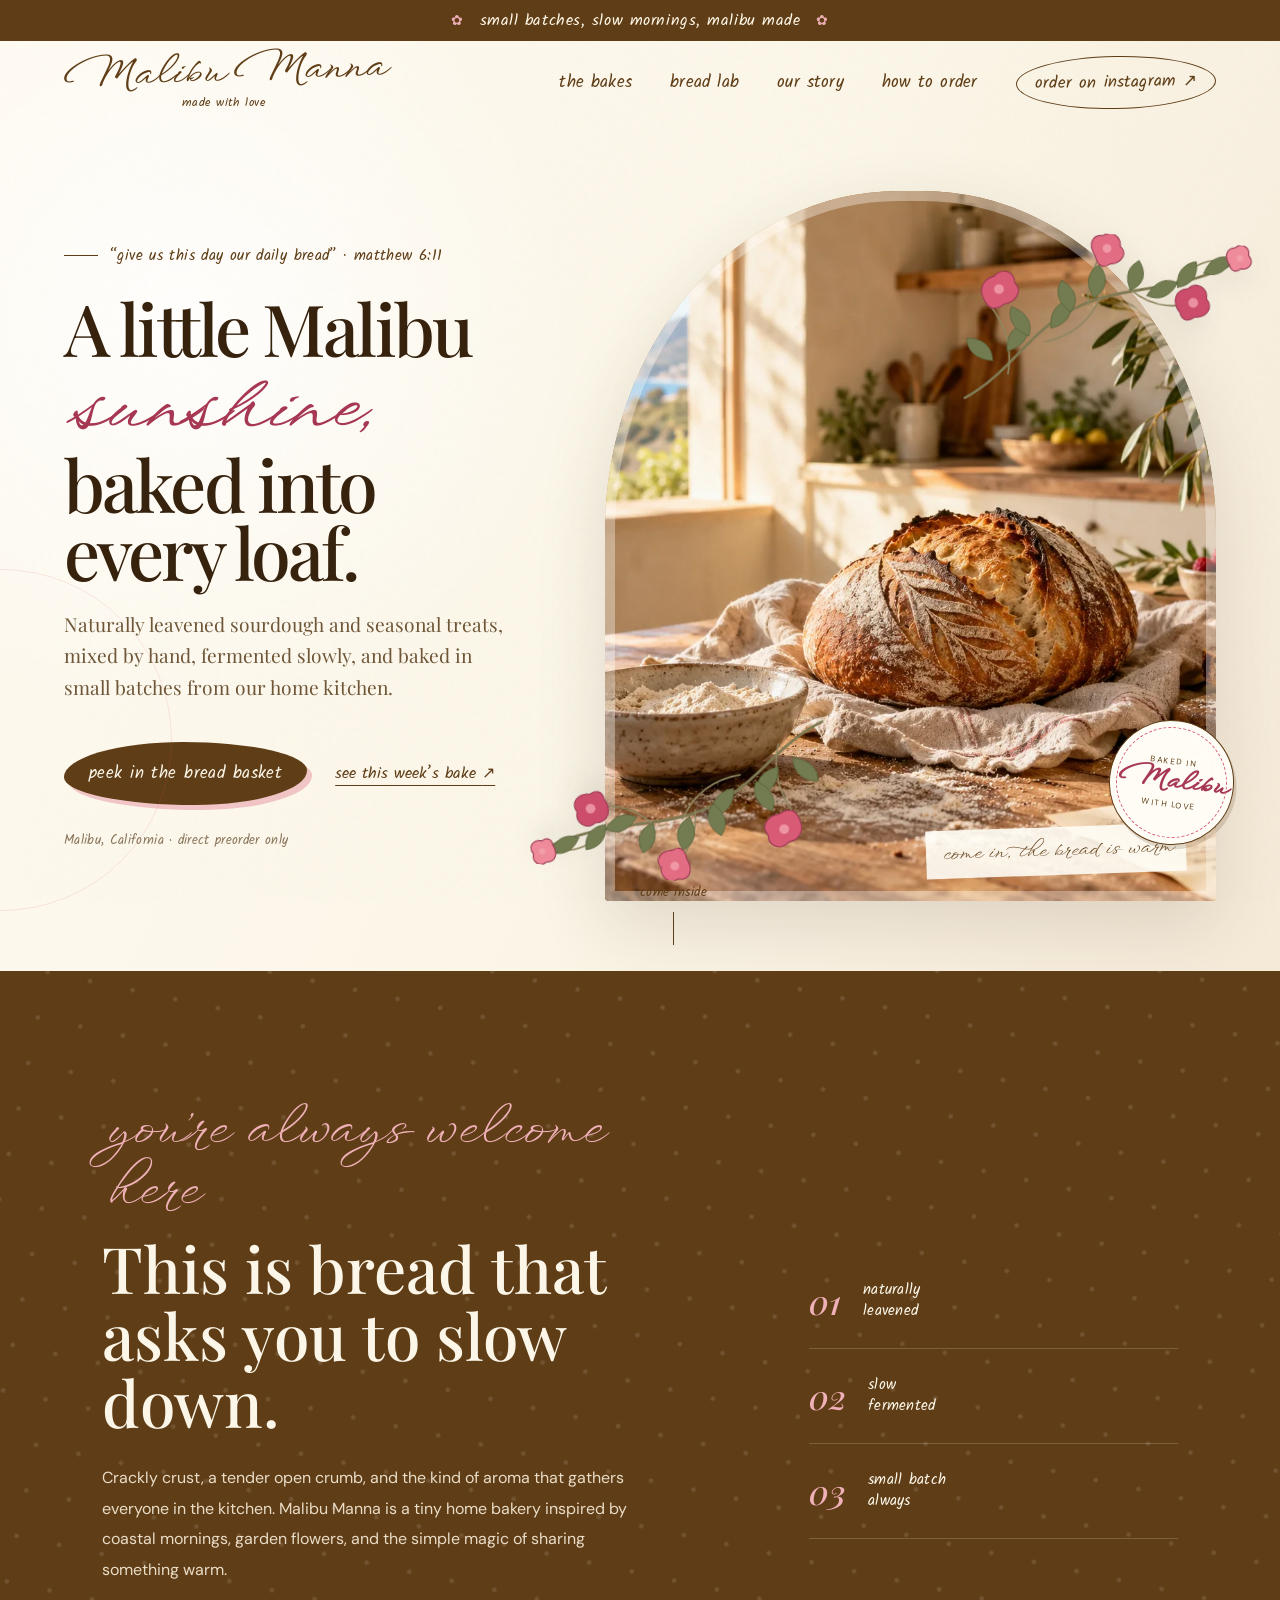
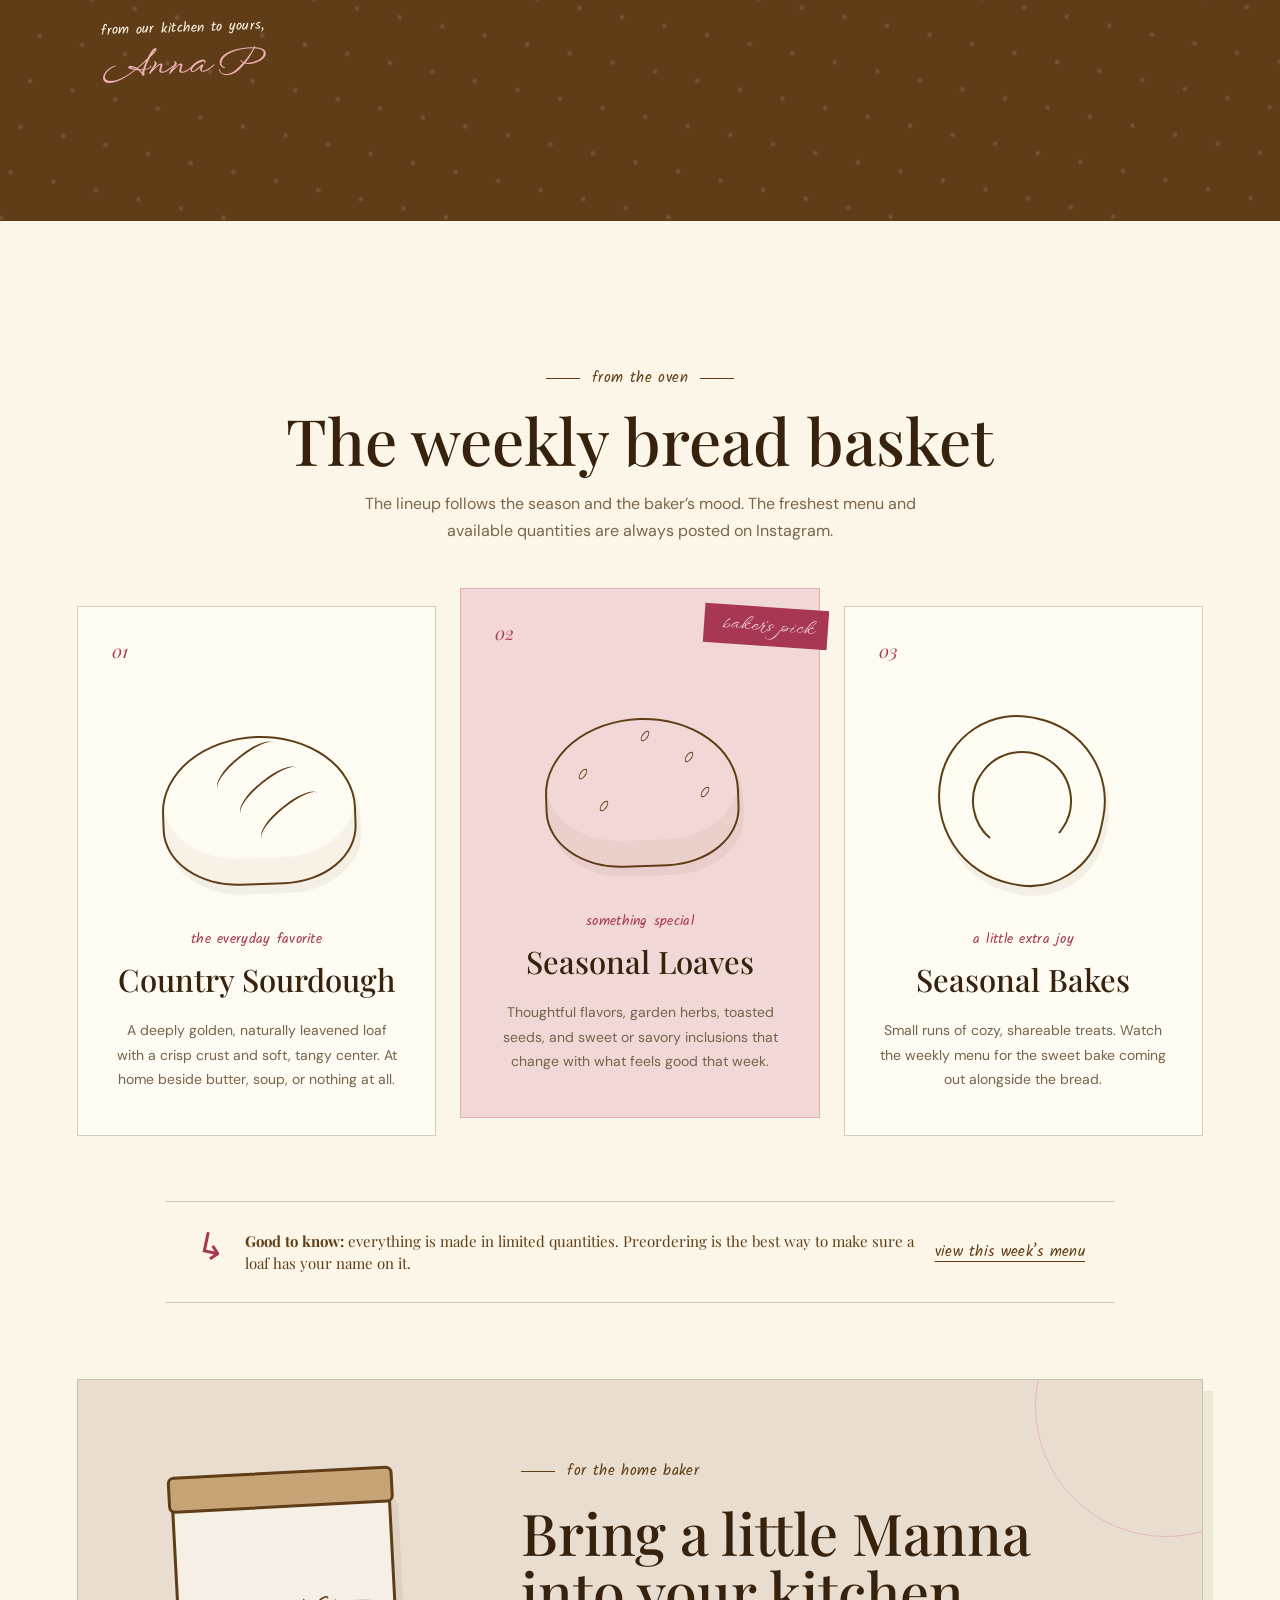
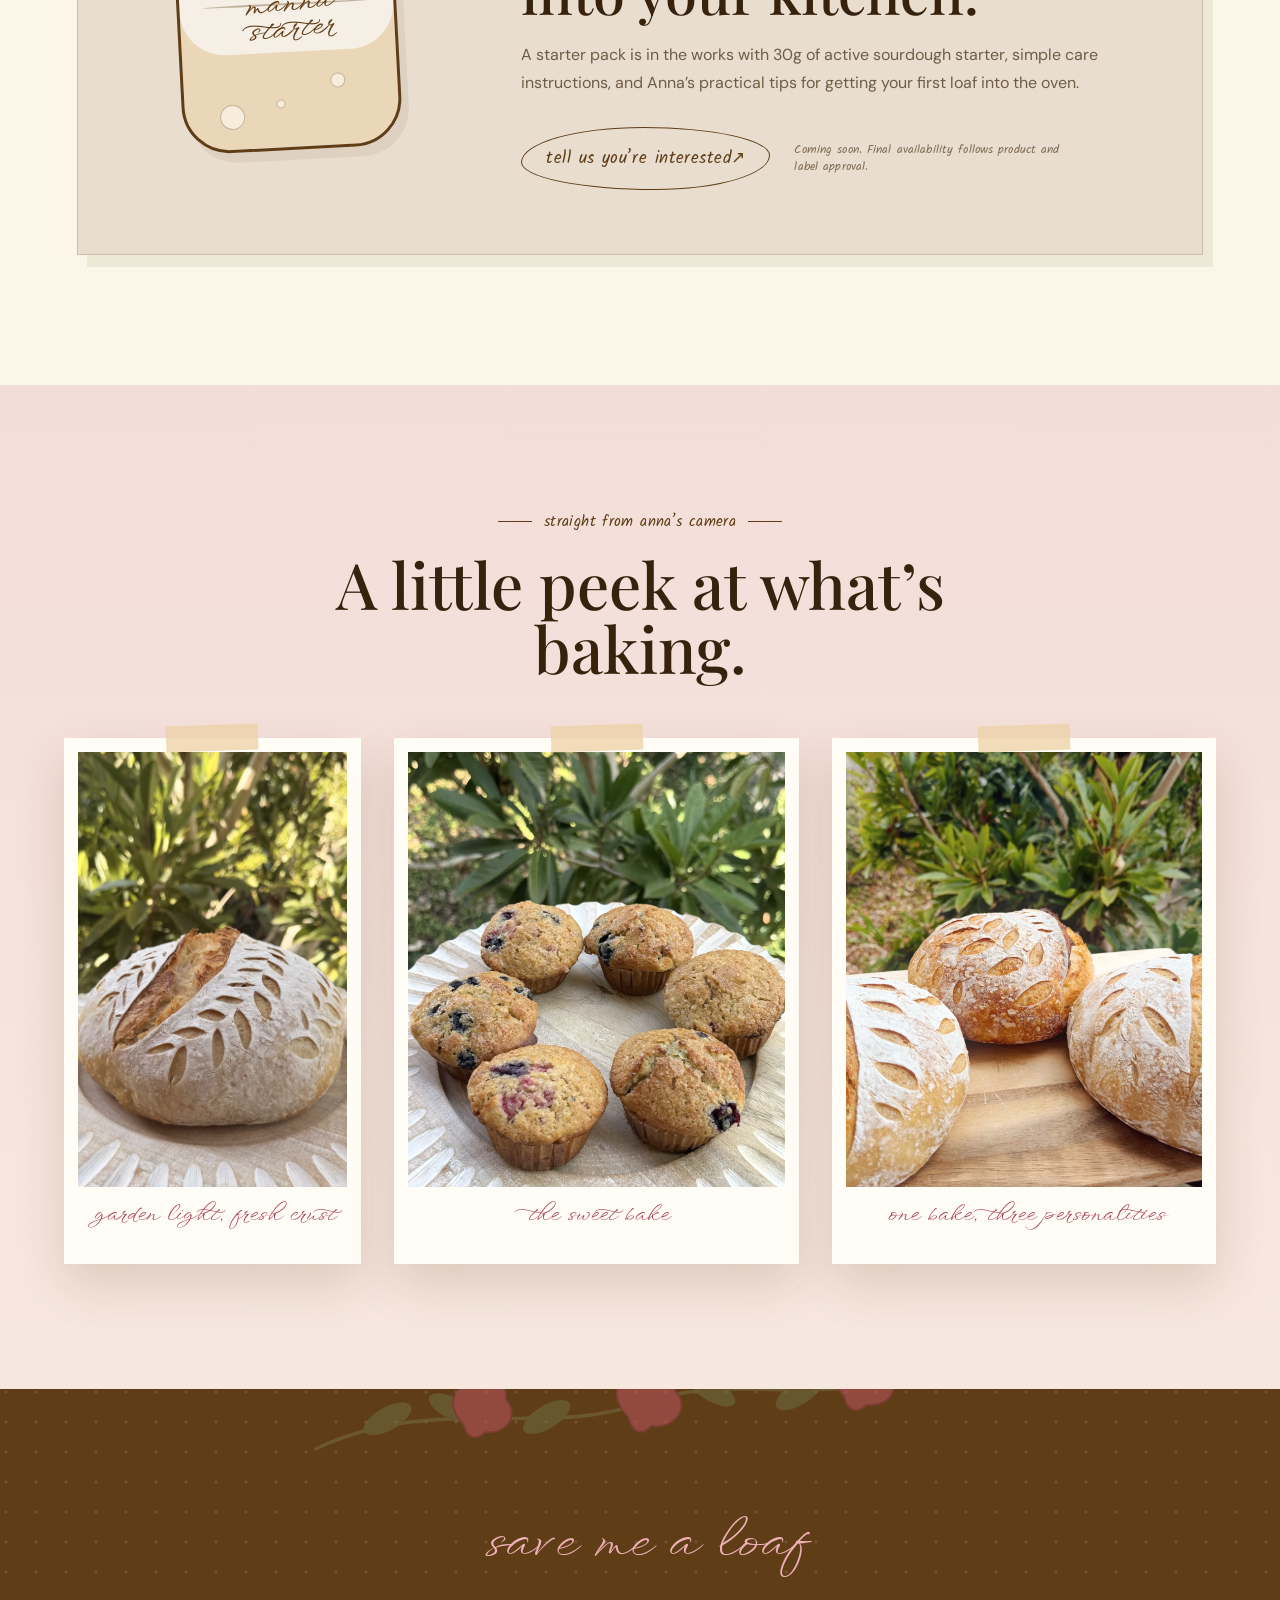
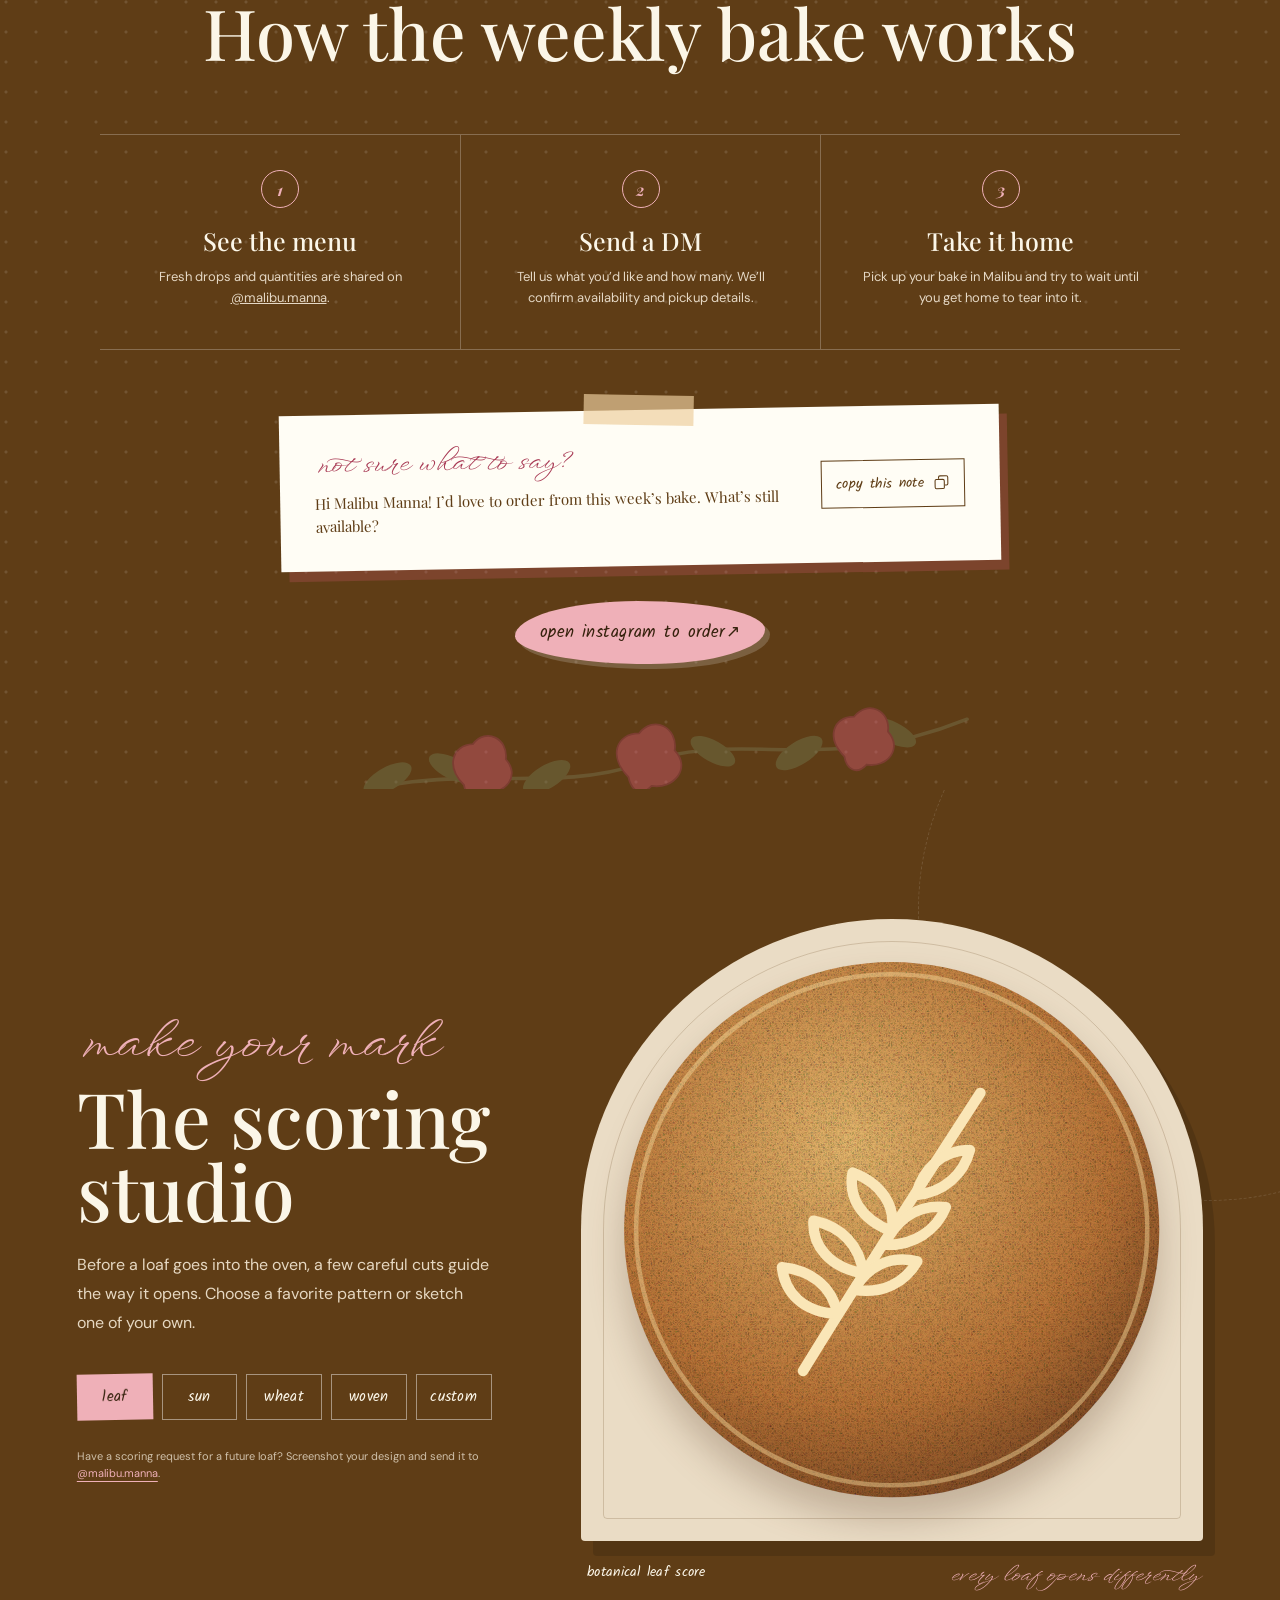
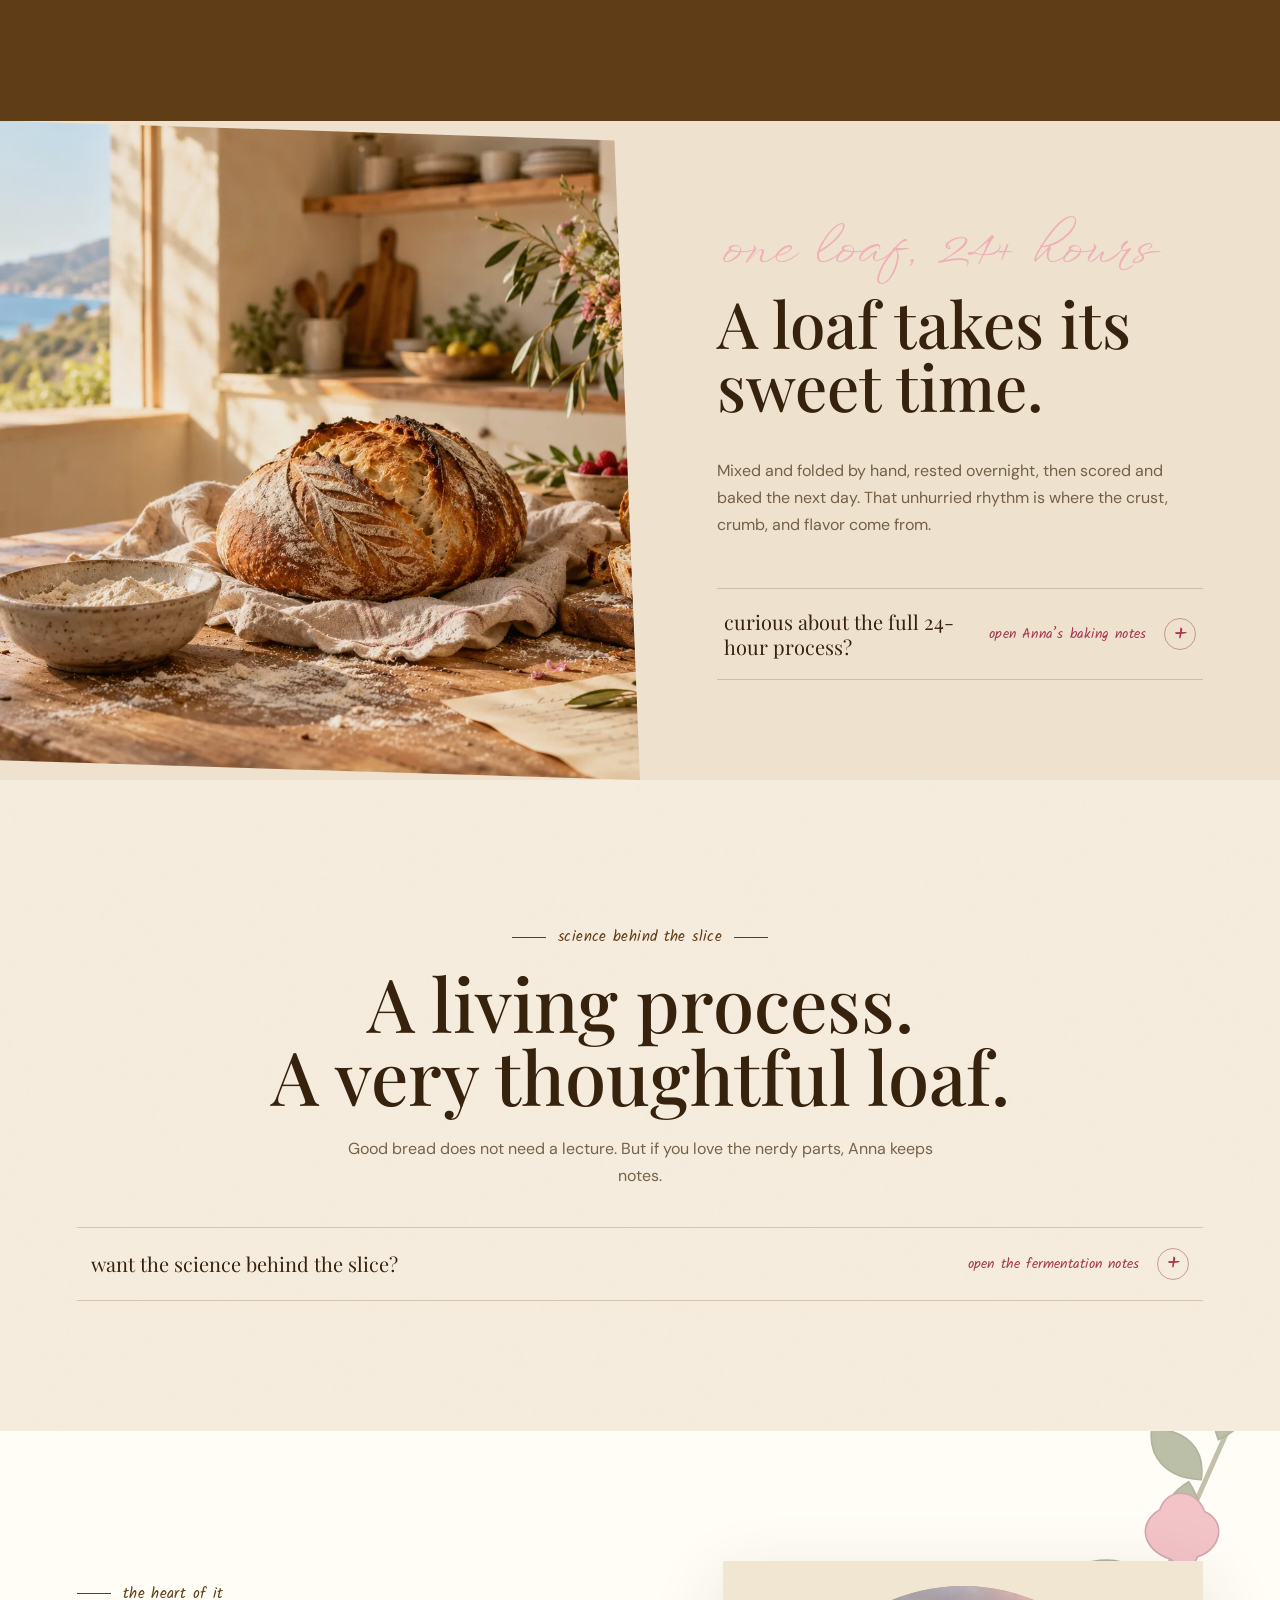
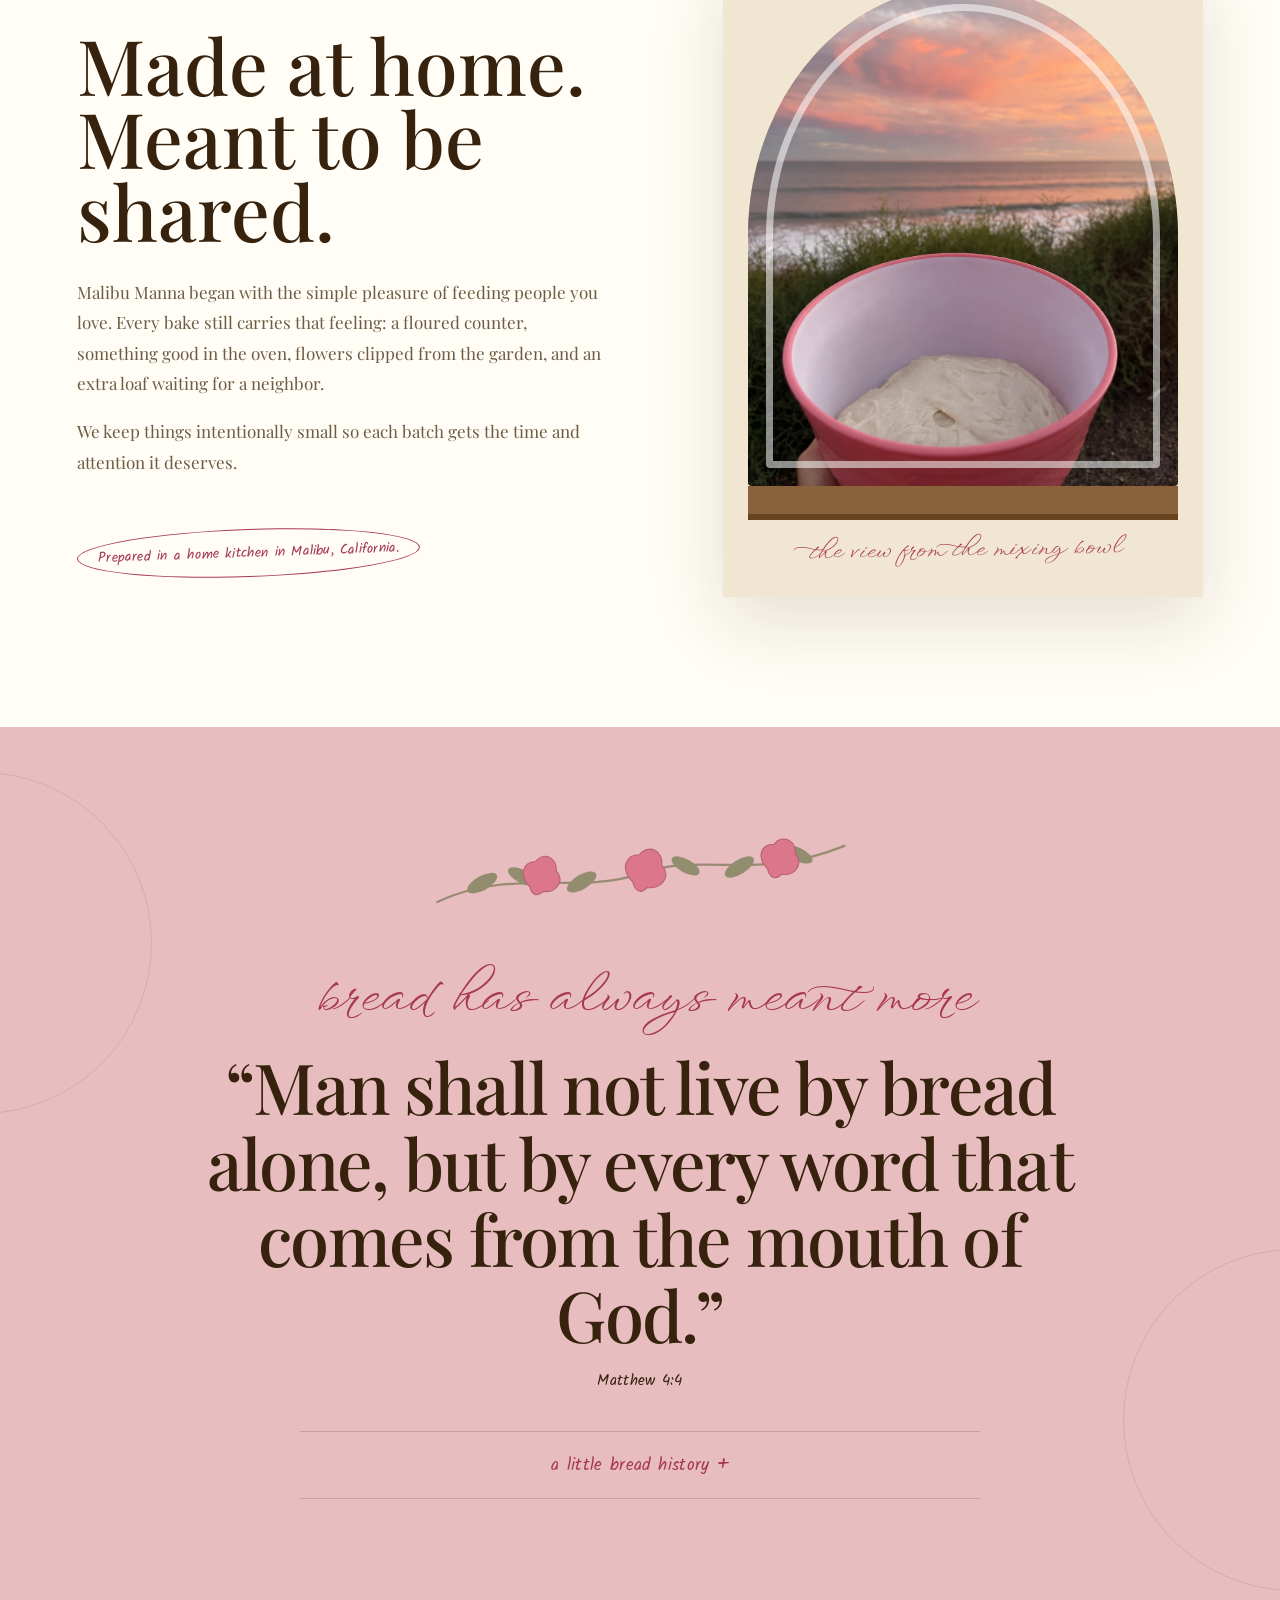
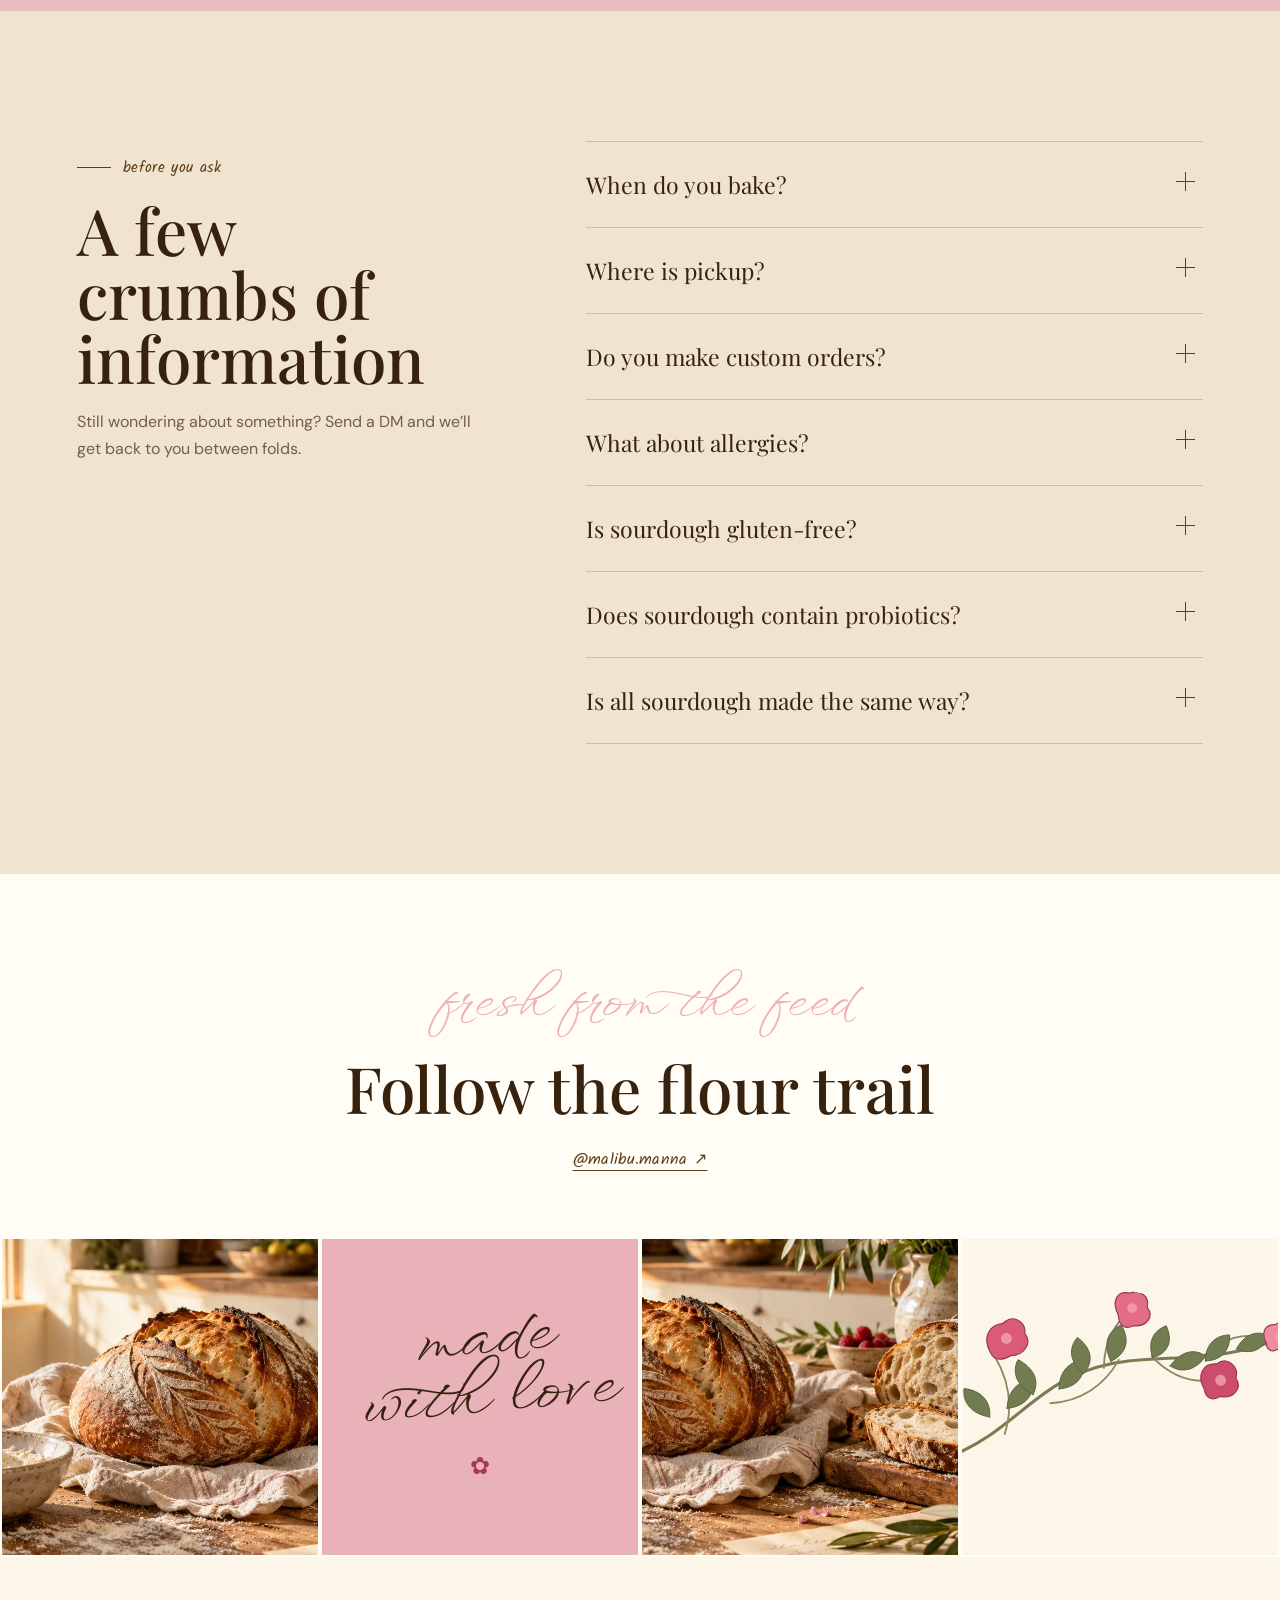
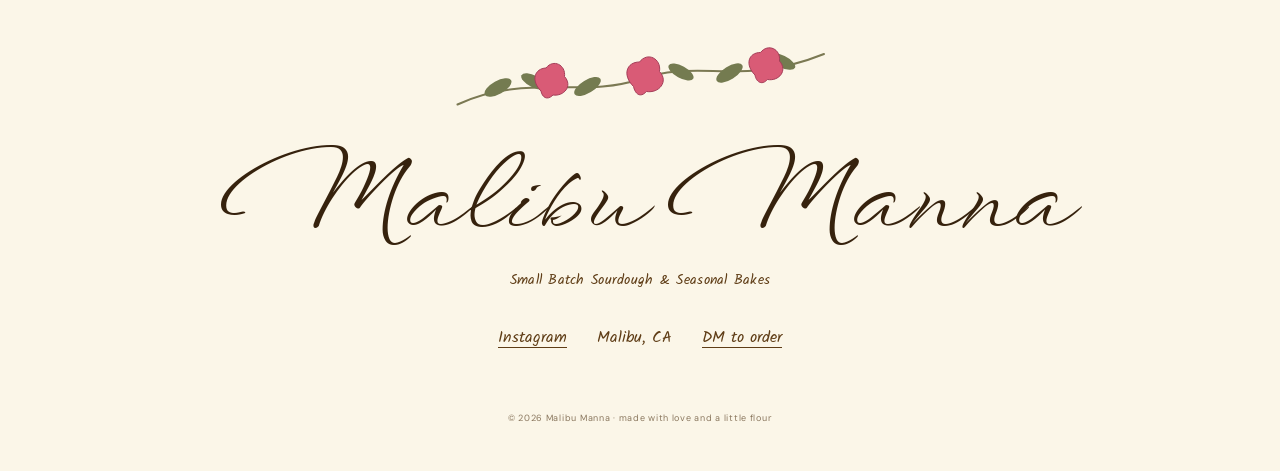
==== commit 58bb018f: "Streamline bakery content for shoppers" ====
--- a/index.html
+++ b/index.html
@@ -14,7 +14,7 @@
   <link rel="preconnect" href="https://fonts.googleapis.com">
   <link rel="preconnect" href="https://fonts.gstatic.com" crossorigin>
   <link href="https://fonts.googleapis.com/css2?family=DM+Sans:wght@300;400;500;600&family=Kalam:wght@300;400;700&family=Playfair+Display:ital,wght@0,500;0,600;1,500&family=WindSong:wght@400;500&display=swap" rel="stylesheet">
-  <link rel="stylesheet" href="styles.css?v=7">
+  <link rel="stylesheet" href="styles.css?v=8">
   <script defer src="script.js?v=7"></script>
 </head>
 <body class="intro-active">
@@ -189,6 +189,34 @@
       </div>
     </section>
 
+    <section class="order" id="how-to-order">
+      <div class="order-florals" aria-hidden="true"></div>
+      <div class="order-inner reveal">
+        <p class="script-kicker">save me a loaf</p>
+        <h2>How the weekly bake works</h2>
+        <div class="order-steps">
+          <div><b>1</b><h3>See the menu</h3><p>Fresh drops and quantities are shared on <a href="https://www.instagram.com/malibu.manna/" target="_blank" rel="noreferrer">@malibu.manna</a>.</p></div>
+          <div><b>2</b><h3>Send a DM</h3><p>Tell us what you’d like and how many. We’ll confirm availability and pickup details.</p></div>
+          <div><b>3</b><h3>Take it home</h3><p>Pick up your bake in Malibu and try to wait until you get home to tear into it.</p></div>
+        </div>
+
+        <div class="dm-card">
+          <span class="tape" aria-hidden="true"></span>
+          <div>
+            <p class="dm-label">not sure what to say?</p>
+            <p id="dm-message">Hi Malibu Manna! I’d love to order from this week’s bake. What’s still available?</p>
+          </div>
+          <button class="copy-button" type="button" data-copy aria-describedby="copy-status">
+            <span>copy this note</span>
+            <svg viewBox="0 0 24 24" aria-hidden="true"><path d="M8 7V5a2 2 0 0 1 2-2h9a2 2 0 0 1 2 2v9a2 2 0 0 1-2 2h-2M5 8h9a2 2 0 0 1 2 2v9a2 2 0 0 1-2 2H5a2 2 0 0 1-2-2v-9a2 2 0 0 1 2-2Z"/></svg>
+          </button>
+          <span id="copy-status" class="sr-only" aria-live="polite"></span>
+        </div>
+
+        <a class="button button-pink" href="https://www.instagram.com/malibu.manna/" target="_blank" rel="noreferrer">open instagram to order <span aria-hidden="true">↗</span></a>
+      </div>
+    </section>
+
     <section class="bread-lab section-pad" id="bread-lab" aria-labelledby="bread-lab-title">
       <div class="lab-intro reveal">
         <p class="script-kicker">make your mark</p>
@@ -228,60 +256,66 @@
       </div>
     </section>
 
-    <section class="process" aria-labelledby="process-title">
+    <section class="process" id="process" aria-labelledby="process-title">
       <div class="process-photo" role="img" aria-label="Close view of a hand-scored sourdough loaf"></div>
       <div class="process-content">
         <p class="script-kicker">one loaf, 24+ hours</p>
         <h2 id="process-title">A loaf takes its sweet time.</h2>
-        <p class="process-lede">Most of the work happens long before the oven turns on. Every stage leaves its mark on the final crust, crumb, and flavor.</p>
-        <ol class="process-timeline">
-          <li><span class="time-mark">day 1</span><div><h3>Feed the starter</h3><p>Wake up the culture and wait for it to become active and bubbly.</p></div></li>
-          <li><span class="time-mark">mix</span><div><h3>Bring the dough together</h3><p>Flour, water, salt, and starter become one shaggy dough.</p></div></li>
-          <li><span class="time-mark">fold</span><div><h3>Build strength</h3><p>Gentle folds develop structure without knocking out the life inside.</p></div></li>
-          <li><span class="time-mark">bulk</span><div><h3>Let it rise</h3><p>Time and temperature guide fermentation until the dough is ready.</p></div></li>
-          <li><span class="time-mark">overnight</span><div><h3>Cold rest</h3><p>The refrigerator slows everything down while flavor keeps developing.</p></div></li>
-          <li><span class="time-mark">day 2</span><div><h3>Heat and score</h3><p>The oven and Dutch oven preheat while the cold loaf gets its final design.</p></div></li>
-          <li><span class="time-mark">22 min</span><div><h3>Lid on</h3><p>Trapped steam helps the loaf expand and the crust begin to form.</p></div></li>
-          <li><span class="time-mark">22 min</span><div><h3>Lid off</h3><p>Open heat brings out the deep golden color and crackly crust.</p></div></li>
-          <li><span class="time-mark">1 hour</span><div><h3>The hardest wait</h3><p>Cooling sets the crumb. Cutting too soon lets all that precious steam escape.</p></div></li>
-        </ol>
-      </div>
-    </section>
-
-    <section class="science section-pad" aria-labelledby="science-title">
+        <p class="process-lede">Mixed and folded by hand, rested overnight, then scored and baked the next day. That unhurried rhythm is where the crust, crumb, and flavor come from.</p>
+        <details class="notebook-drawer process-notes">
+          <summary><span>curious about the full 24-hour process?</span><small>open Anna’s baking notes</small></summary>
+          <ol class="process-timeline">
+            <li><span class="time-mark">day 1</span><div><h3>Feed the starter</h3><p>Wake up the culture and wait for it to become active and bubbly.</p></div></li>
+            <li><span class="time-mark">mix</span><div><h3>Bring the dough together</h3><p>Flour, water, salt, and starter become one shaggy dough.</p></div></li>
+            <li><span class="time-mark">fold</span><div><h3>Build strength</h3><p>Gentle folds develop structure without knocking out the life inside.</p></div></li>
+            <li><span class="time-mark">bulk</span><div><h3>Let it rise</h3><p>Time and temperature guide fermentation until the dough is ready.</p></div></li>
+            <li><span class="time-mark">overnight</span><div><h3>Cold rest</h3><p>The refrigerator slows everything down while flavor keeps developing.</p></div></li>
+            <li><span class="time-mark">day 2</span><div><h3>Heat and score</h3><p>The oven and Dutch oven preheat while the cold loaf gets its final design.</p></div></li>
+            <li><span class="time-mark">22 min</span><div><h3>Lid on</h3><p>Trapped steam helps the loaf expand and the crust begin to form.</p></div></li>
+            <li><span class="time-mark">22 min</span><div><h3>Lid off</h3><p>Open heat brings out the deep golden color and crackly crust.</p></div></li>
+            <li><span class="time-mark">1 hour</span><div><h3>The hardest wait</h3><p>Cooling sets the crumb. Cutting too soon lets all that precious steam escape.</p></div></li>
+          </ol>
+        </details>
+      </div>
+    </section>
+
+    <section class="science section-pad" id="science" aria-labelledby="science-title">
       <div class="science-heading reveal">
         <p class="eyebrow center"><span></span> science behind the slice <span></span></p>
         <h2 id="science-title">A living process.<br>A very thoughtful loaf.</h2>
-        <p>Fermentation changes dough in fascinating ways. Tap each flour-dusted note to turn it over and see what is happening inside.</p>
-      </div>
-
-      <div class="fact-grid">
-        <details class="fact-card reveal">
-          <summary class="fact-face fact-front"><i>01</i><b>Every starter has its own personality.</b><em>open for the science</em></summary>
-          <div class="fact-face fact-back"><b>A tiny ecosystem</b><span>Starters contain different communities of yeasts and bacteria shaped by flour, feeding habits, and environment.</span><a href="https://pubmed.ncbi.nlm.nih.gov/38328986/" target="_blank" rel="noreferrer">read the research ↗</a></div>
-        </details>
-        <details class="fact-card reveal" data-delay="1">
-          <summary class="fact-face fact-front"><i>02</i><b>Sourdough does not have to taste sour.</b><em>open for the science</em></summary>
-          <div class="fact-face fact-back"><b>Flavor follows fermentation</b><span>Time, temperature, microbes, and the balance of organic acids all help shape a loaf’s final flavor.</span><a href="https://pubmed.ncbi.nlm.nih.gov/34026358/" target="_blank" rel="noreferrer">read the research ↗</a></div>
-        </details>
-        <details class="fact-card reveal" data-delay="2">
-          <summary class="fact-face fact-front"><i>03</i><b>Those beautiful holes have an explanation.</b><em>open for the science</em></summary>
-          <div class="fact-face fact-back"><b>Gas becomes crumb</b><span>Microorganisms release carbon dioxide during fermentation. The dough’s gluten network traps it, helping form an airy interior.</span><a href="https://pubmed.ncbi.nlm.nih.gov/38328986/" target="_blank" rel="noreferrer">read the research ↗</a></div>
-        </details>
-        <details class="fact-card reveal">
-          <summary class="fact-face fact-front"><i>04</i><b>Some fermentations reduce certain FODMAPs.</b><em>open for the nuance</em></summary>
-          <div class="fact-face fact-back"><b>Not every loaf, not every body</b><span>Specific cultures and longer processes can reduce fructans, but results vary. One human trial found lower FODMAPs without better symptom tolerance.</span><a href="https://pubmed.ncbi.nlm.nih.gov/29113045/" target="_blank" rel="noreferrer">read the human study ↗</a></div>
-        </details>
-        <details class="fact-card reveal" data-delay="1">
-          <summary class="fact-face fact-front"><i>05</i><b>Fermentation can break down some phytate.</b><em>open for the science</em></summary>
-          <div class="fact-face fact-back"><b>Mineral availability is still being studied</b><span>Sourdough can reduce phytate and increase mineral solubility. Current human evidence about iron absorption remains inconclusive.</span><a href="https://pubmed.ncbi.nlm.nih.gov/42163962/" target="_blank" rel="noreferrer">read the review ↗</a></div>
-        </details>
-        <details class="fact-card reveal" data-delay="2">
-          <summary class="fact-face fact-front"><i>06</i><b>Some studies see a different glucose response.</b><em>open for the nuance</em></summary>
-          <div class="fact-face fact-back"><b>The evidence is not one-size-fits-all</b><span>A review found smaller post-meal glucose rises versus some controls, but rated the certainty of evidence low to very low.</span><a href="https://pubmed.ncbi.nlm.nih.gov/35943419/" target="_blank" rel="noreferrer">read the review ↗</a></div>
-        </details>
-      </div>
-      <p class="science-disclaimer">Food science, not medical advice. Ingredients, methods, and individual responses differ.</p>
+        <p>Good bread does not need a lecture. But if you love the nerdy parts, Anna keeps notes.</p>
+      </div>
+
+      <details class="notebook-drawer science-drawer reveal">
+        <summary><span>want the science behind the slice?</span><small>open the fermentation notes</small></summary>
+        <div class="fact-grid">
+          <details class="fact-card">
+            <summary class="fact-face fact-front"><i>01</i><b>Every starter has its own personality.</b><em>open for the science</em></summary>
+            <div class="fact-face fact-back"><b>A tiny ecosystem</b><span>Starters contain different communities of yeasts and bacteria shaped by flour, feeding habits, and environment.</span><a href="https://pubmed.ncbi.nlm.nih.gov/38328986/" target="_blank" rel="noreferrer">read the research ↗</a></div>
+          </details>
+          <details class="fact-card">
+            <summary class="fact-face fact-front"><i>02</i><b>Sourdough does not have to taste sour.</b><em>open for the science</em></summary>
+            <div class="fact-face fact-back"><b>Flavor follows fermentation</b><span>Time, temperature, microbes, and the balance of organic acids all help shape a loaf’s final flavor.</span><a href="https://pubmed.ncbi.nlm.nih.gov/34026358/" target="_blank" rel="noreferrer">read the research ↗</a></div>
+          </details>
+          <details class="fact-card">
+            <summary class="fact-face fact-front"><i>03</i><b>Those beautiful holes have an explanation.</b><em>open for the science</em></summary>
+            <div class="fact-face fact-back"><b>Gas becomes crumb</b><span>Microorganisms release carbon dioxide during fermentation. The dough’s gluten network traps it, helping form an airy interior.</span><a href="https://pubmed.ncbi.nlm.nih.gov/38328986/" target="_blank" rel="noreferrer">read the research ↗</a></div>
+          </details>
+          <details class="fact-card">
+            <summary class="fact-face fact-front"><i>04</i><b>Some fermentations reduce certain FODMAPs.</b><em>open for the nuance</em></summary>
+            <div class="fact-face fact-back"><b>Not every loaf, not every body</b><span>Specific cultures and longer processes can reduce fructans, but results vary. One human trial found lower FODMAPs without better symptom tolerance.</span><a href="https://pubmed.ncbi.nlm.nih.gov/29113045/" target="_blank" rel="noreferrer">read the human study ↗</a></div>
+          </details>
+          <details class="fact-card">
+            <summary class="fact-face fact-front"><i>05</i><b>Fermentation can break down some phytate.</b><em>open for the science</em></summary>
+            <div class="fact-face fact-back"><b>Mineral availability is still being studied</b><span>Sourdough can reduce phytate and increase mineral solubility. Current human evidence about iron absorption remains inconclusive.</span><a href="https://pubmed.ncbi.nlm.nih.gov/42163962/" target="_blank" rel="noreferrer">read the review ↗</a></div>
+          </details>
+          <details class="fact-card">
+            <summary class="fact-face fact-front"><i>06</i><b>Some studies see a different glucose response.</b><em>open for the nuance</em></summary>
+            <div class="fact-face fact-back"><b>The evidence is not one-size-fits-all</b><span>A review found smaller post-meal glucose rises versus some controls, but rated the certainty of evidence low to very low.</span><a href="https://pubmed.ncbi.nlm.nih.gov/35943419/" target="_blank" rel="noreferrer">read the review ↗</a></div>
+          </details>
+        </div>
+        <p class="science-disclaimer">Food science, not medical advice. Ingredients, methods, and individual responses differ.</p>
+      </details>
     </section>
 
     <section class="story section-pad" id="story">
@@ -308,36 +342,11 @@
         <p class="script-kicker">bread has always meant more</p>
         <blockquote id="daily-bread-title">“Man shall not live by bread alone, but by every word that comes from the mouth of God.”</blockquote>
         <cite>Matthew 4:4</cite>
-        <p>People were keeping living dough and passing it forward long before commercial baker’s yeast existed. Every starter carries a small piece of that ongoing tradition.</p>
-        <a href="https://www.bbc.com/travel/article/20220711-the-worlds-oldest-sourdough" target="_blank" rel="noreferrer">read about sourdough’s ancient story <span aria-hidden="true">↗</span></a>
-      </div>
-    </section>
-
-    <section class="order" id="how-to-order">
-      <div class="order-florals" aria-hidden="true"></div>
-      <div class="order-inner reveal">
-        <p class="script-kicker">save me a loaf</p>
-        <h2>How the weekly bake works</h2>
-        <div class="order-steps">
-          <div><b>1</b><h3>See the menu</h3><p>Fresh drops and quantities are shared on <a href="https://www.instagram.com/malibu.manna/" target="_blank" rel="noreferrer">@malibu.manna</a>.</p></div>
-          <div><b>2</b><h3>Send a DM</h3><p>Tell us what you’d like and how many. We’ll confirm availability and pickup details.</p></div>
-          <div><b>3</b><h3>Take it home</h3><p>Pick up your bake in Malibu and try to wait until you get home to tear into it.</p></div>
-        </div>
-
-        <div class="dm-card">
-          <span class="tape" aria-hidden="true"></span>
-          <div>
-            <p class="dm-label">not sure what to say?</p>
-            <p id="dm-message">Hi Malibu Manna! I’d love to order from this week’s bake. What’s still available?</p>
-          </div>
-          <button class="copy-button" type="button" data-copy aria-describedby="copy-status">
-            <span>copy this note</span>
-            <svg viewBox="0 0 24 24" aria-hidden="true"><path d="M8 7V5a2 2 0 0 1 2-2h9a2 2 0 0 1 2 2v9a2 2 0 0 1-2 2h-2M5 8h9a2 2 0 0 1 2 2v9a2 2 0 0 1-2 2H5a2 2 0 0 1-2-2v-9a2 2 0 0 1 2-2Z"/></svg>
-          </button>
-          <span id="copy-status" class="sr-only" aria-live="polite"></span>
-        </div>
-
-        <a class="button button-pink" href="https://www.instagram.com/malibu.manna/" target="_blank" rel="noreferrer">open instagram to order <span aria-hidden="true">↗</span></a>
+        <details class="history-note">
+          <summary>a little bread history</summary>
+          <p>People were keeping living dough and passing it forward long before commercial baker’s yeast existed. Every starter carries a small piece of that ongoing tradition.</p>
+          <a href="https://www.bbc.com/travel/article/20220711-the-worlds-oldest-sourdough" target="_blank" rel="noreferrer">read about sourdough’s ancient story <span aria-hidden="true">↗</span></a>
+        </details>
       </div>
     </section>
 
--- a/styles.css
+++ b/styles.css
@@ -501,12 +501,20 @@
 .bench-caption { display: flex; justify-content: space-between; padding: 20px 6px 0; font-family: var(--hand); font-size: 14px; letter-spacing: .02em; }
 .bench-caption i { color: var(--pink-soft); font-family: var(--script); font-size: 21px; text-transform: none; letter-spacing: 0; font-weight: 400; }
 
-.process { min-height: 780px; display: grid; grid-template-columns: 1fr 1fr; background: #eee2ce; }
-.process-photo { min-height: 680px; background: linear-gradient(rgba(82,44,15,.08),rgba(82,44,15,.08)), url("assets/malibu-manna-bakery.webp") 62% center / cover; clip-path: polygon(0 0, 96% 3%, 100% 100%, 0 97%); }
+.process { min-height: 650px; display: grid; grid-template-columns: 1fr 1fr; background: #eee2ce; }
+.process-photo { min-height: 620px; background: linear-gradient(rgba(82,44,15,.08),rgba(82,44,15,.08)), url("assets/malibu-manna-bakery.webp") 62% center / cover; clip-path: polygon(0 0, 96% 3%, 100% 100%, 0 97%); }
 .process-content { padding: 100px clamp(40px, 6vw, 90px); display: flex; flex-direction: column; justify-content: center; }
 .process-content h2 { margin: 0 0 23px; font-family: var(--serif); color: var(--brown-dark); font-size: clamp(46px, 5vw, 76px); font-weight: 500; line-height: .98; }
 .process-lede { max-width: 610px; line-height: 1.7; color: #746046; }
-.process-timeline { list-style: none; padding: 0; margin: 35px 0 0; display: grid; grid-template-columns: 1fr 1fr; column-gap: 28px; }
+.notebook-drawer { position: relative; margin-top: 34px; border-top: 1px solid rgba(95,61,22,.22); border-bottom: 1px solid rgba(95,61,22,.22); }
+.notebook-drawer > summary { list-style: none; cursor: pointer; display: grid; grid-template-columns: 1fr auto auto; align-items: center; gap: 18px; padding: 20px 7px; color: var(--brown-dark); }
+.notebook-drawer > summary::-webkit-details-marker { display: none; }
+.notebook-drawer > summary span { font-family: var(--serif); font-size: 20px; line-height: 1.25; }
+.notebook-drawer > summary small { color: var(--rose-dark); font-family: var(--hand); font-size: 14px; letter-spacing: .015em; }
+.notebook-drawer > summary::after { content: "+"; width: 30px; height: 30px; display: grid; place-items: center; border: 1px solid rgba(154,75,87,.5); border-radius: 50%; color: var(--rose-dark); font-family: var(--hand); font-size: 21px; line-height: 1; transition: transform .25s ease, background .25s ease; }
+.notebook-drawer > summary:hover::after { background: rgba(217,91,118,.1); transform: rotate(7deg); }
+.notebook-drawer[open] > summary::after { content: "×"; transform: rotate(-5deg); }
+.process-timeline { list-style: none; padding: 0 6px 22px; margin: 5px 0 0; display: grid; grid-template-columns: 1fr 1fr; column-gap: 28px; }
 .process-timeline li { display: grid; grid-template-columns: 58px 1fr; gap: 13px; padding: 15px 0; border-top: 1px solid rgba(95,61,22,.18); position: relative; }
 .time-mark { font-family: var(--serif); color: var(--rose-dark); font-style: italic; font-size: 13px; line-height: 1.35; }
 .process-timeline h3 { margin: 0 0 3px; font-family: var(--serif); color: var(--brown-dark); font-weight: 600; font-size: 16px; }
@@ -514,9 +522,13 @@
 
 .science { background: #f6ecdd; position: relative; overflow: hidden; }
 .science::before { content: ""; position: absolute; inset: 0; opacity: .23; background-image: url("data:image/svg+xml,%3Csvg viewBox='0 0 200 200' xmlns='http://www.w3.org/2000/svg'%3E%3Cfilter id='f'%3E%3CfeTurbulence baseFrequency='.7' numOctaves='2'/%3E%3C/filter%3E%3Crect width='100%25' height='100%25' filter='url(%23f)' opacity='.08'/%3E%3C/svg%3E"); }
-.science-heading { position: relative; text-align: center; max-width: 820px; margin: 0 auto 62px; }
+.science-heading { position: relative; text-align: center; max-width: 820px; margin: 0 auto 38px; }
 .science-heading h2 { margin: 18px 0 22px; font-family: var(--serif); font-size: clamp(48px, 5.8vw, 82px); line-height: .98; color: var(--brown-dark); font-weight: 500; }
 .science-heading > p:last-child { max-width: 620px; margin-inline: auto; color: #756249; line-height: 1.7; }
+.science-drawer { max-width: 1240px; margin: 0 auto; }
+.science-drawer > summary { padding-inline: 14px; }
+.science-drawer .fact-grid { margin-top: 38px; }
+.science-drawer .science-disclaimer { padding-bottom: 22px; }
 .fact-grid { position: relative; display: grid; grid-template-columns: repeat(3, 1fr); gap: 22px; max-width: 1240px; margin: 0 auto; }
 .fact-card { min-height: 310px; position: relative; background: var(--paper); border: 1px solid rgba(95,61,22,.2); box-shadow: 6px 7px 0 rgba(95,61,22,.07); overflow: hidden; }
 .fact-card:nth-child(2n) { transform: rotate(.6deg); }.fact-card:nth-child(3n) { transform: rotate(-.5deg); }
@@ -547,6 +559,13 @@
 .daily-bread cite { display: block; margin-bottom: 38px; font-family: var(--hand); font-size: 15px; font-style: normal; font-weight: 400; letter-spacing: .02em; }
 .daily-bread-inner > p:not(.script-kicker) { max-width: 660px; margin: 0 auto 28px; color: #674b36; font-family: var(--serif); font-size: 17px; line-height: 1.75; }
 .daily-bread a { font-family: var(--hand); font-size: 15px; font-weight: 400; letter-spacing: .02em; text-underline-offset: 6px; }
+.history-note { max-width: 680px; margin: 0 auto; border-top: 1px solid rgba(95,61,22,.2); border-bottom: 1px solid rgba(95,61,22,.2); }
+.history-note > summary { list-style: none; cursor: pointer; padding: 17px 8px; color: var(--rose-dark); font-family: var(--hand); font-size: 17px; letter-spacing: .02em; }
+.history-note > summary::-webkit-details-marker { display: none; }
+.history-note > summary::after { content: "  +"; display: inline-block; margin-left: 7px; font-size: 20px; transition: transform .2s ease; }
+.history-note[open] > summary::after { content: "  ×"; transform: rotate(-4deg); }
+.history-note p { max-width: 640px; margin: 3px auto 24px; color: #674b36; font-family: var(--serif); font-size: 17px; line-height: 1.75; }
+.history-note a { display: inline-block; margin-bottom: 23px; }
 
 .story { display: grid; grid-template-columns: 1.05fr .95fr; gap: 9vw; align-items: center; position: relative; overflow: hidden; background: var(--paper); }
 .story-flower { position: absolute; width: 410px; right: -100px; top: -80px; opacity: .45; transform: rotate(-24deg); }
@@ -702,6 +721,9 @@
   .process { grid-template-columns: 1fr; }
   .process-photo { min-height: 520px; clip-path: polygon(0 0,100% 3%,98% 100%,0 97%); }
   .process-content { padding: 80px 28px; }
+  .notebook-drawer > summary { grid-template-columns: 1fr auto; }
+  .notebook-drawer > summary small { grid-column: 1; grid-row: 2; }
+  .notebook-drawer > summary::after { grid-column: 2; grid-row: 1 / span 2; }
   .story { grid-template-columns: 1fr; gap: 80px; }
   .story-window { max-width: 600px; width: 90%; margin: 0 auto; }
   .order-steps { grid-template-columns: 1fr; }
@@ -747,7 +769,7 @@
   .fact-card { min-height: 235px; }
   .process-photo { min-height: 360px; }
   .process-timeline li { grid-template-columns: 52px 1fr; }
-  .science-heading { margin-bottom: 48px; }
+  .science-heading { margin-bottom: 34px; }
   .story { gap: 55px; }
   .daily-bread { padding-block: 76px 86px; }
   .daily-bread > img { margin-bottom: 30px; }
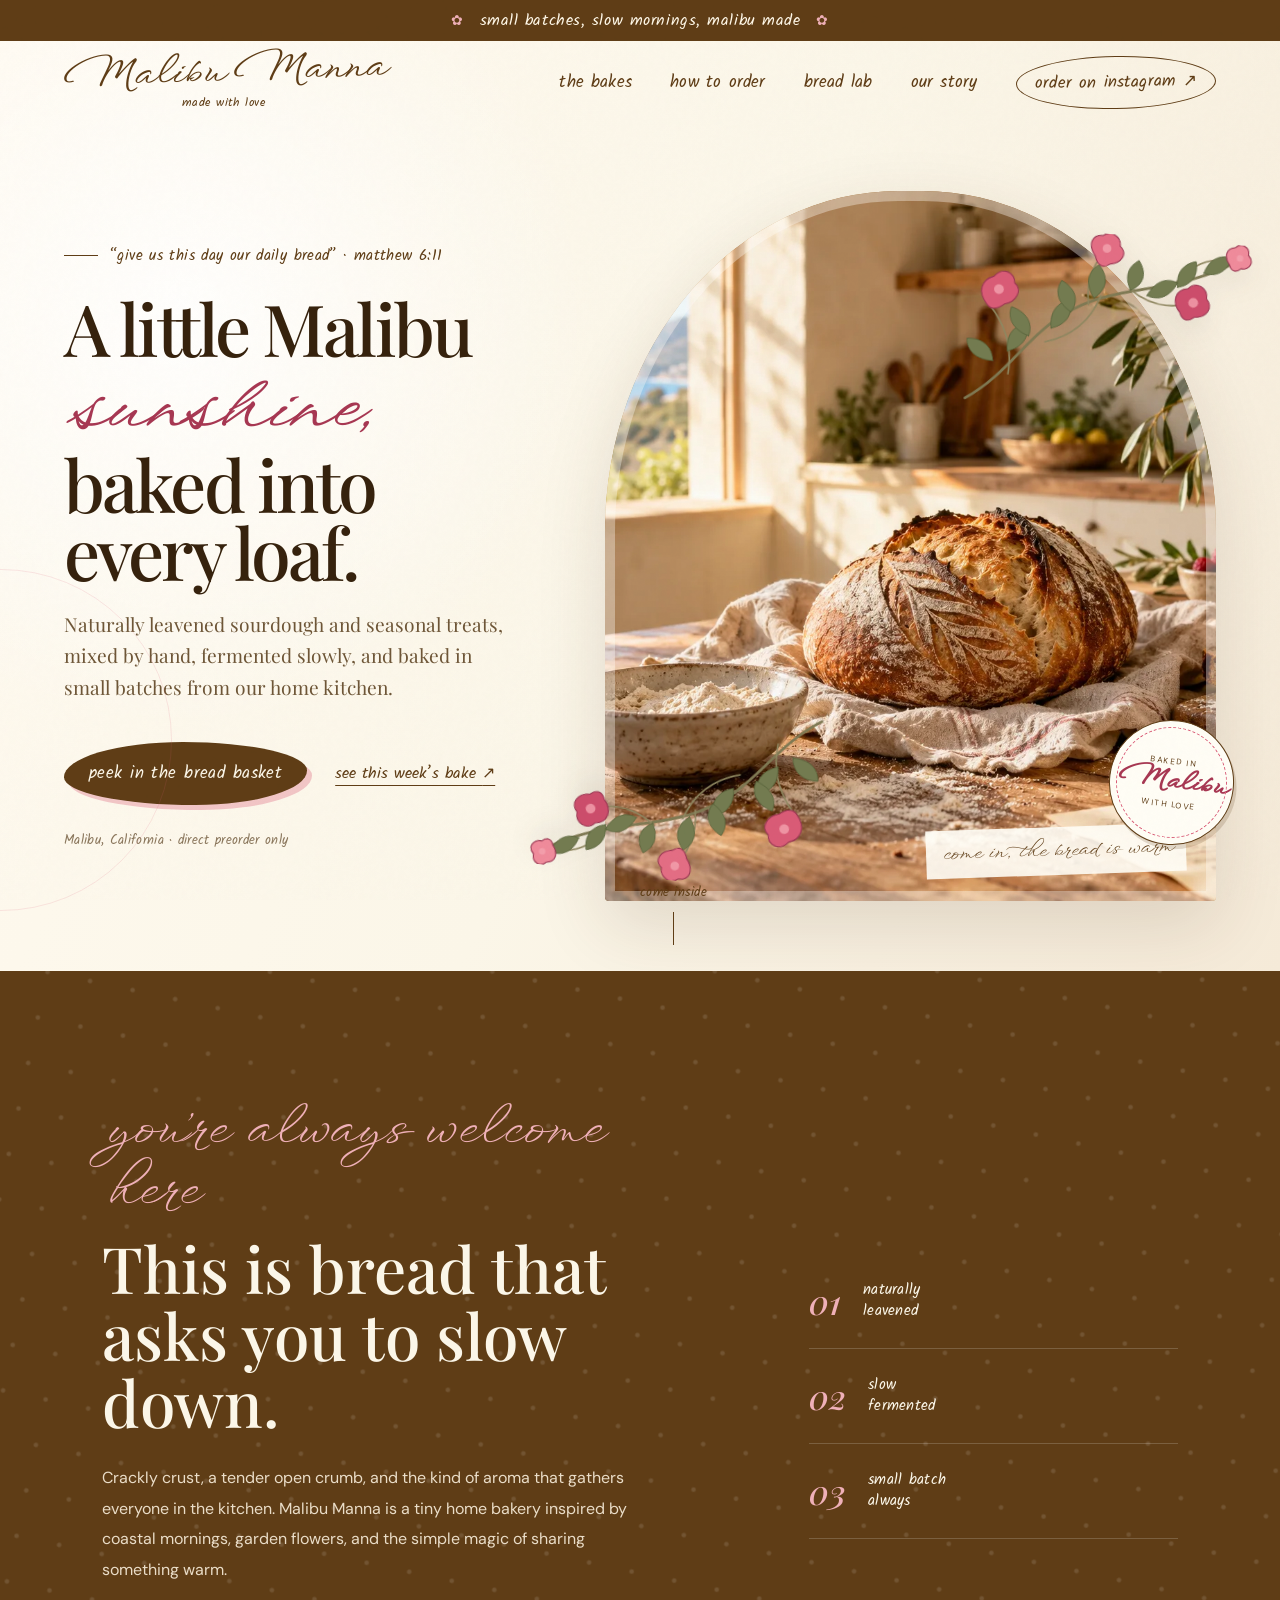
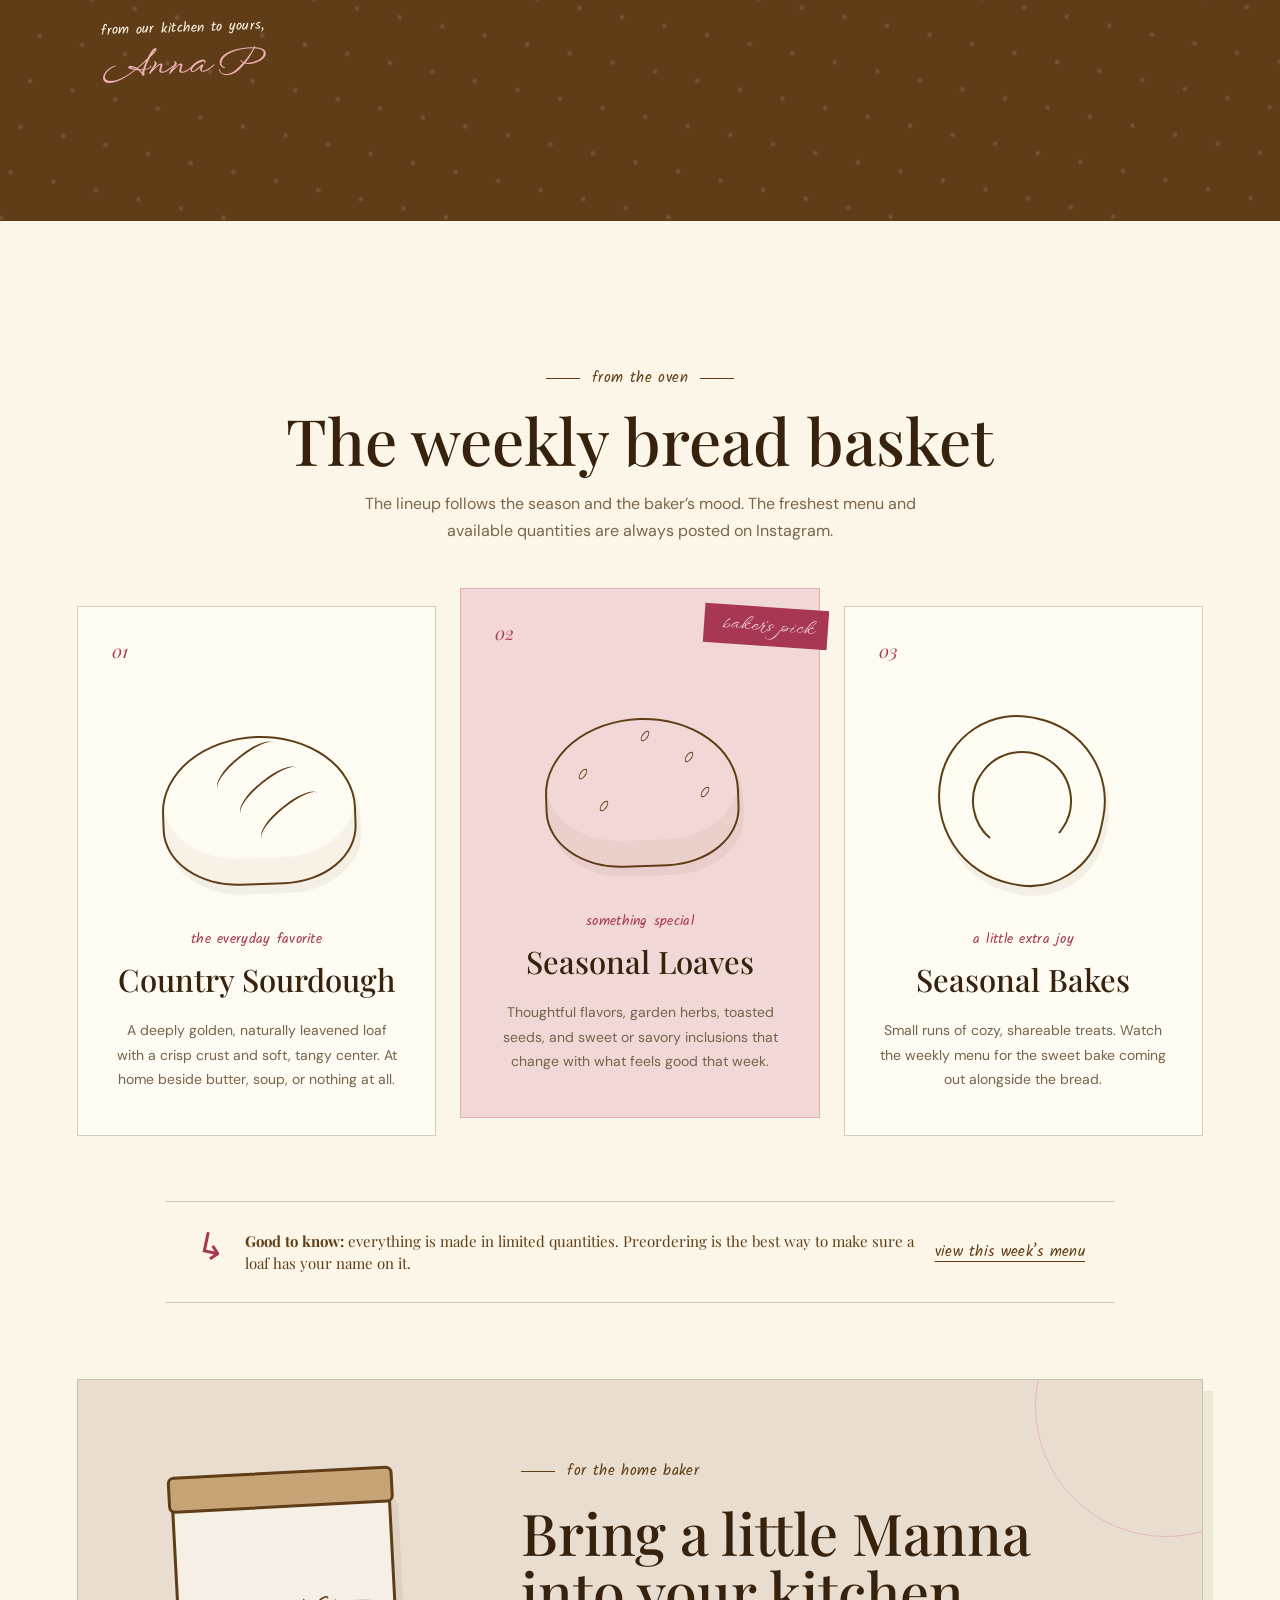
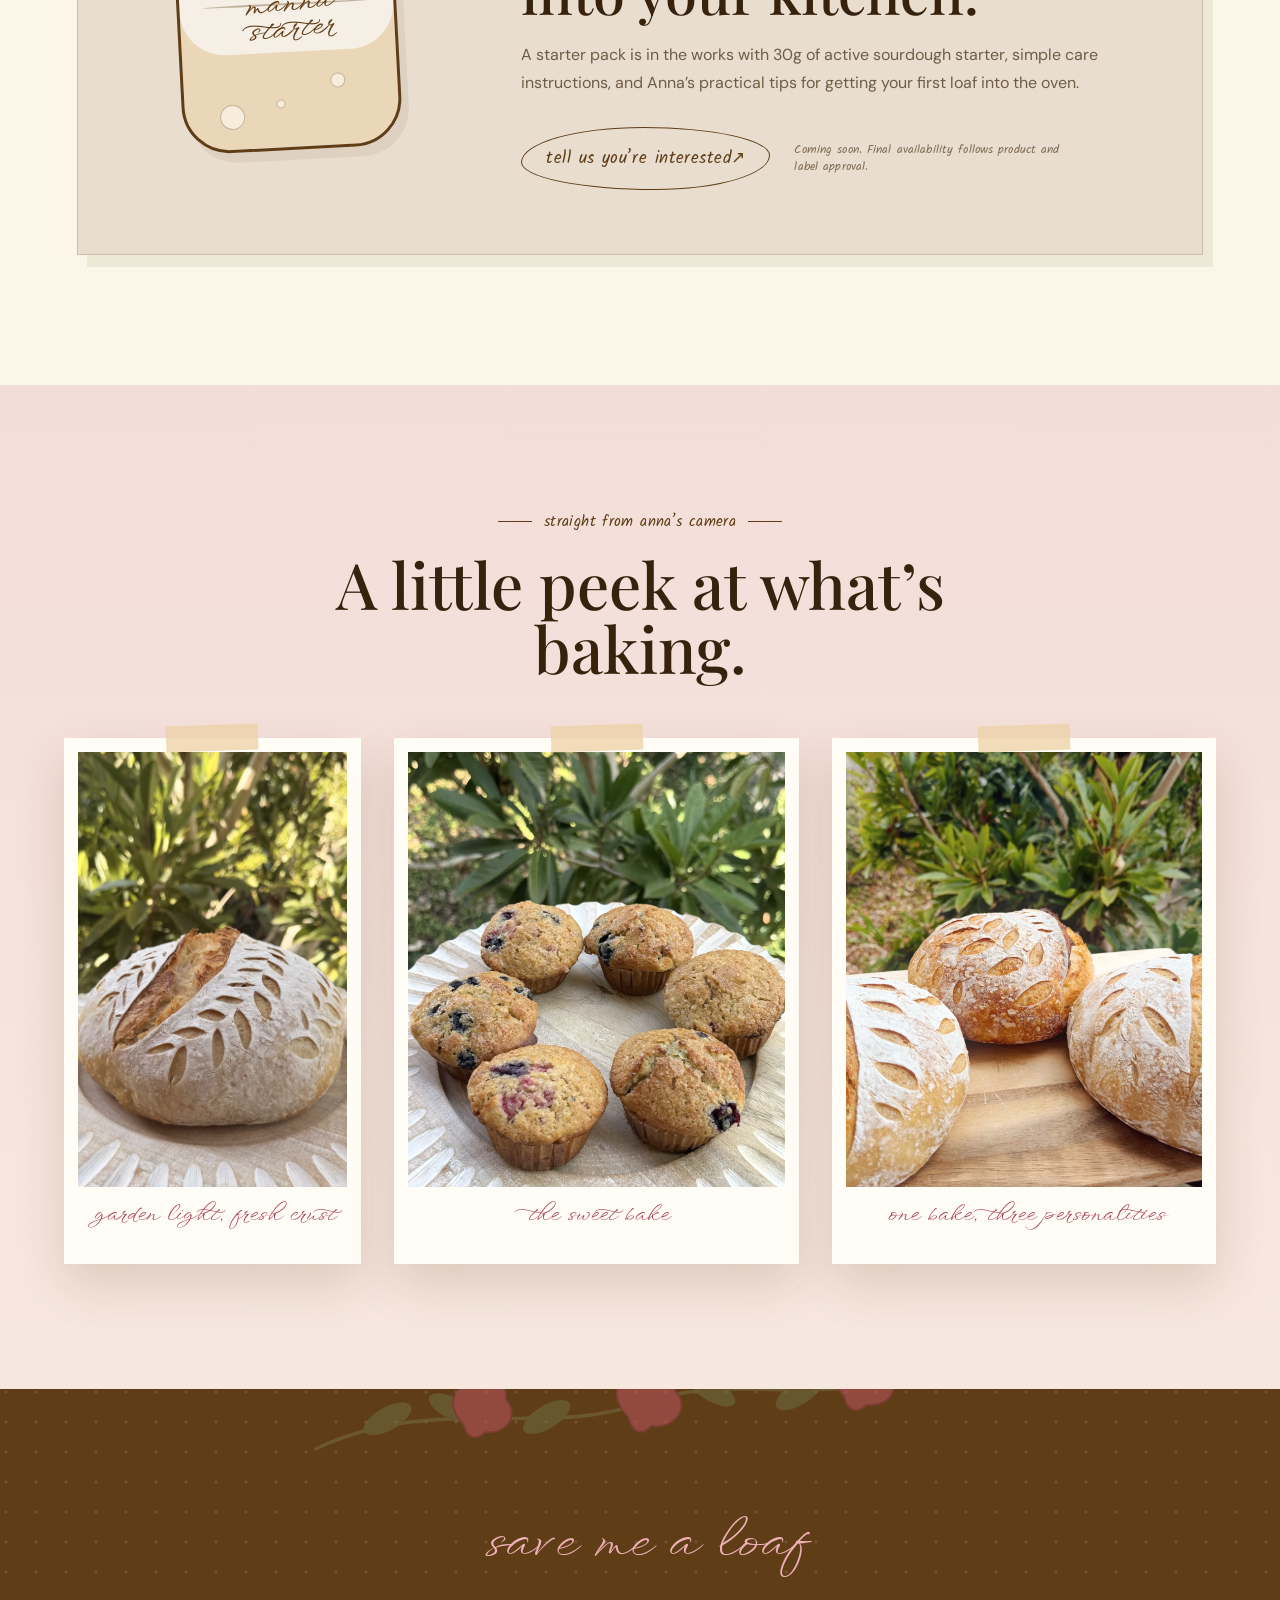
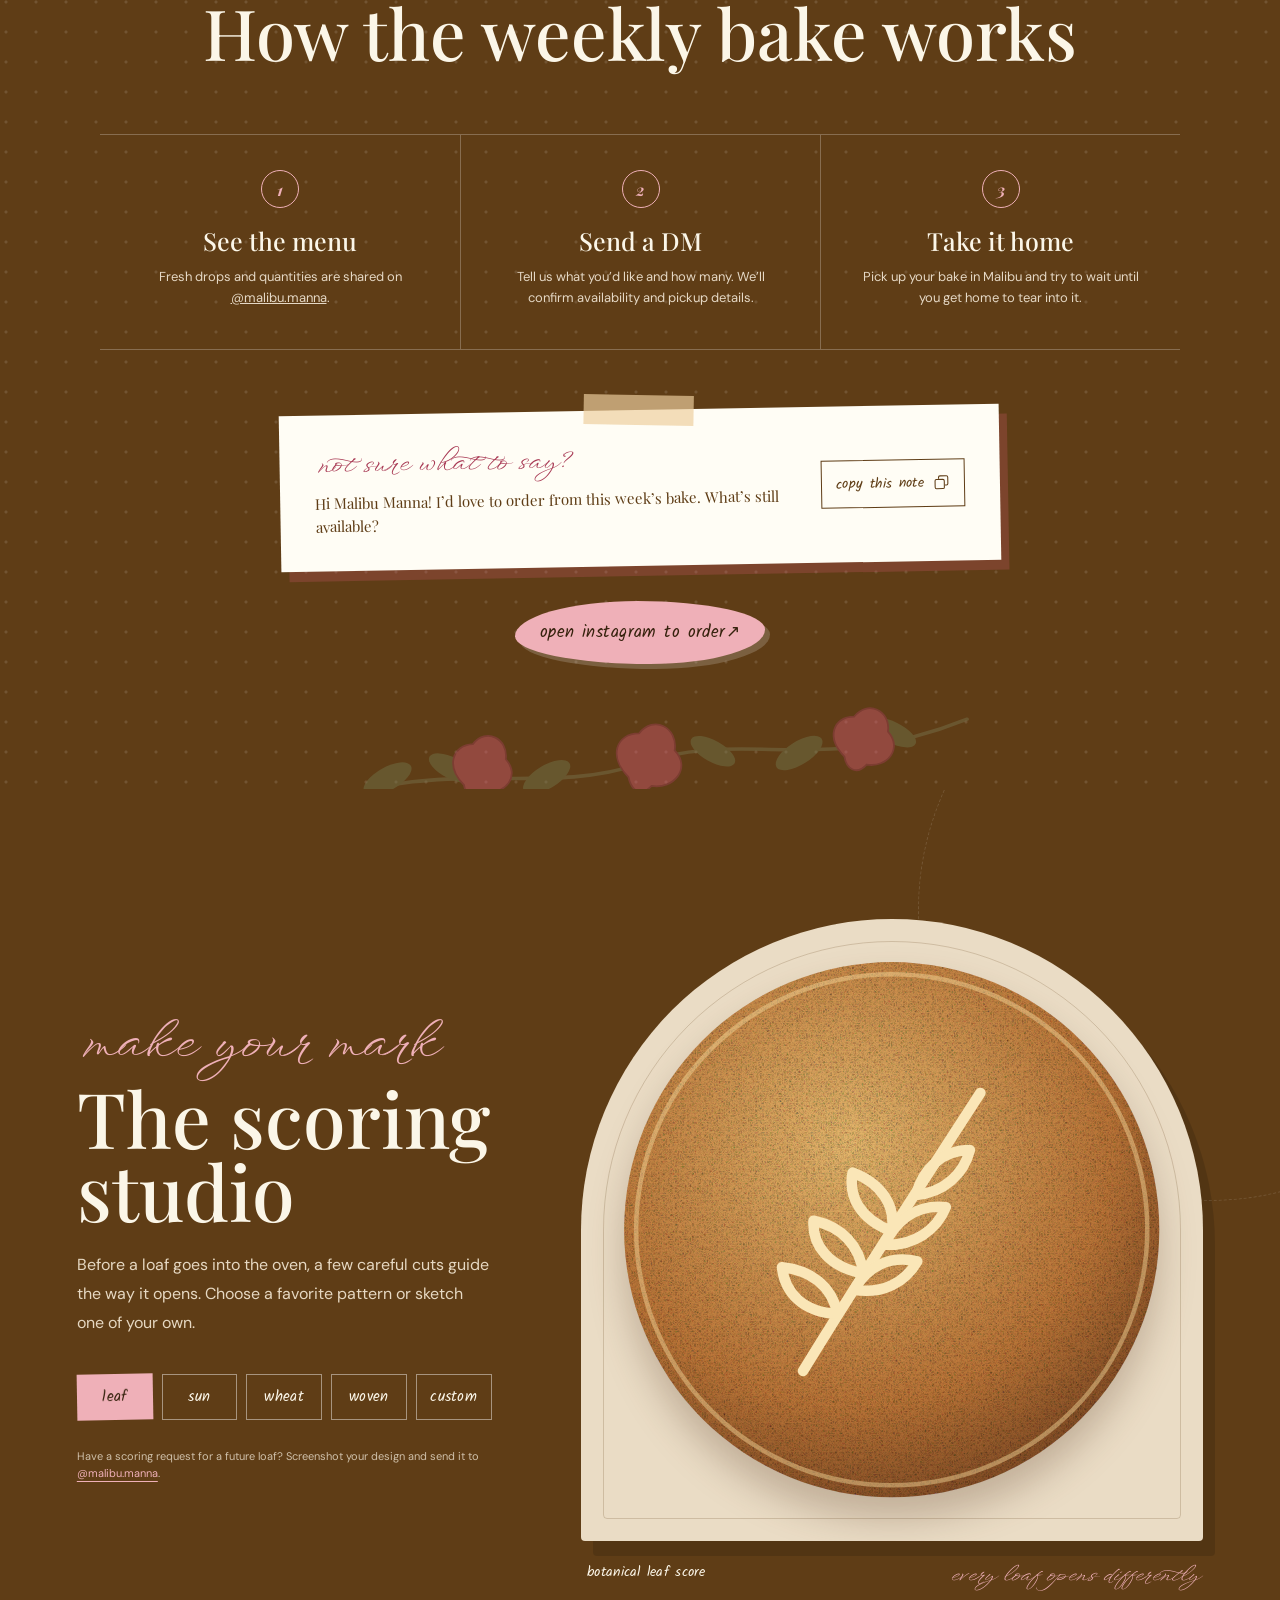
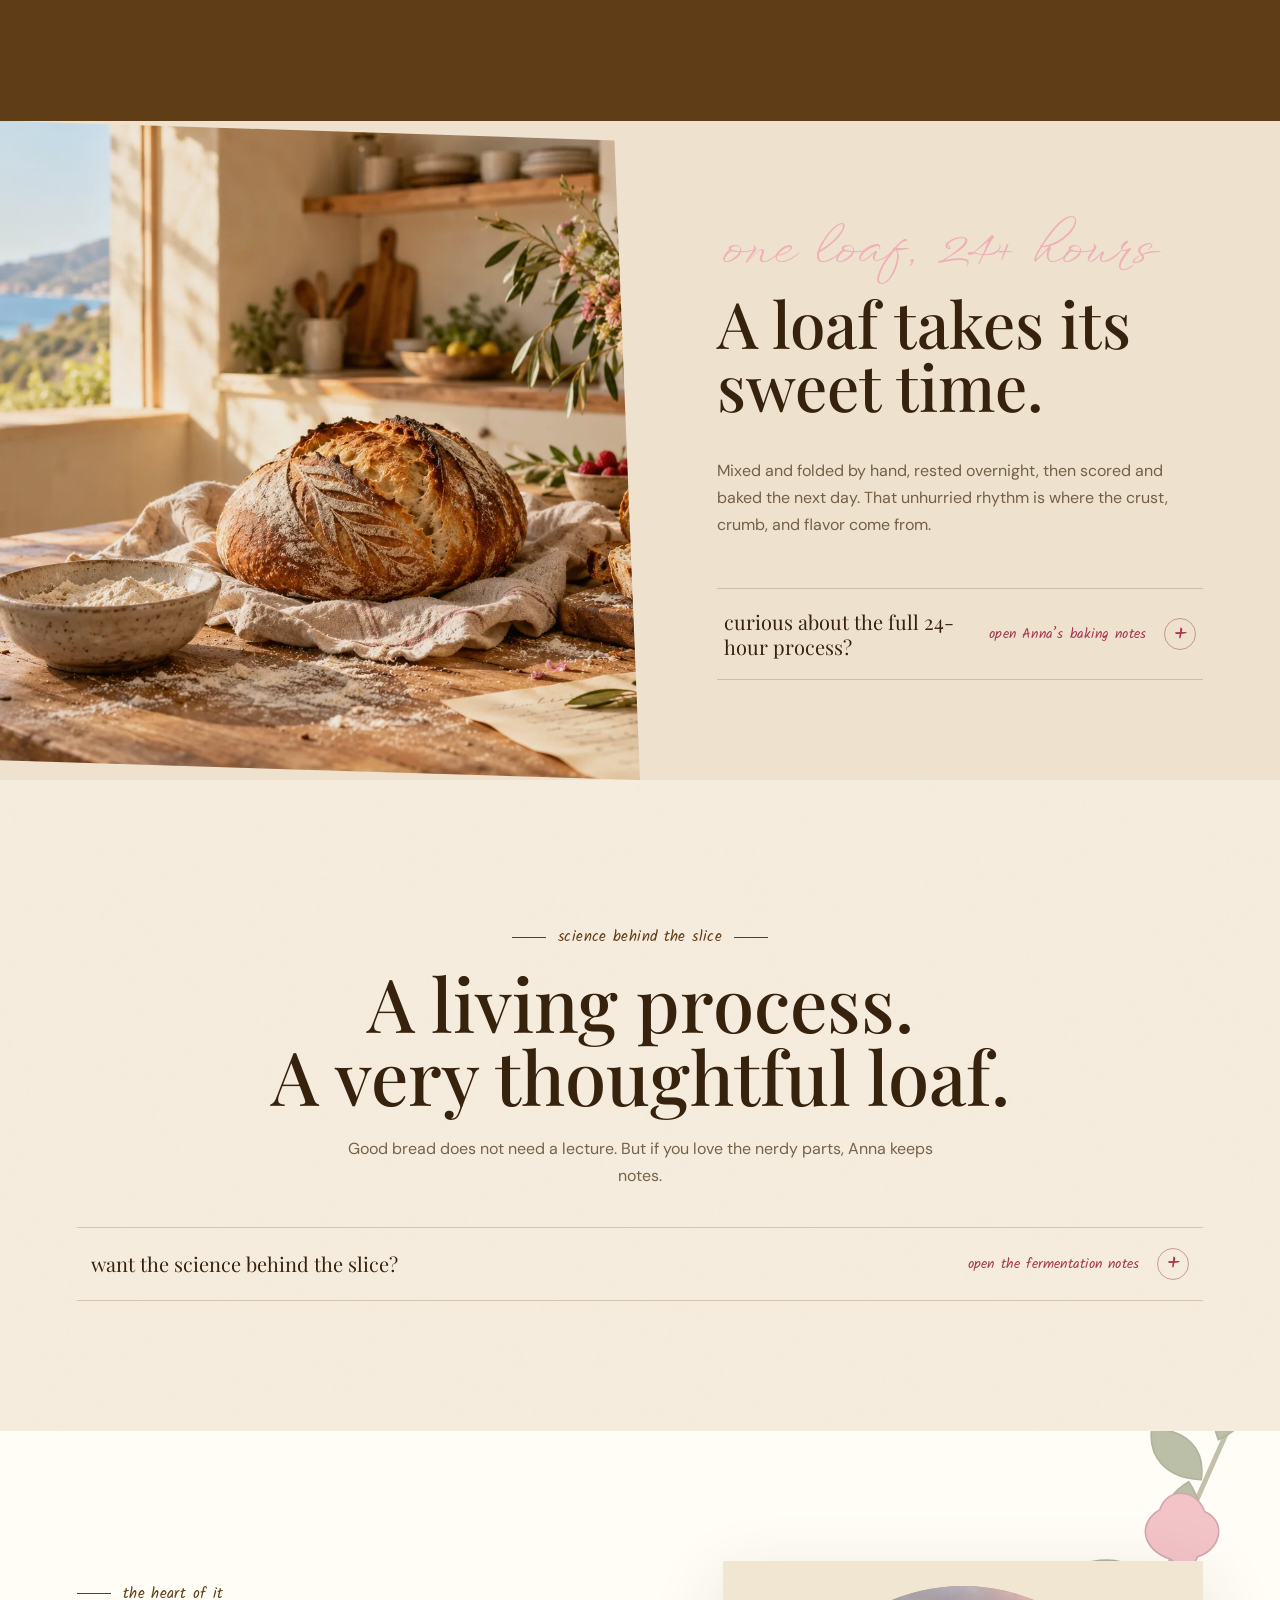
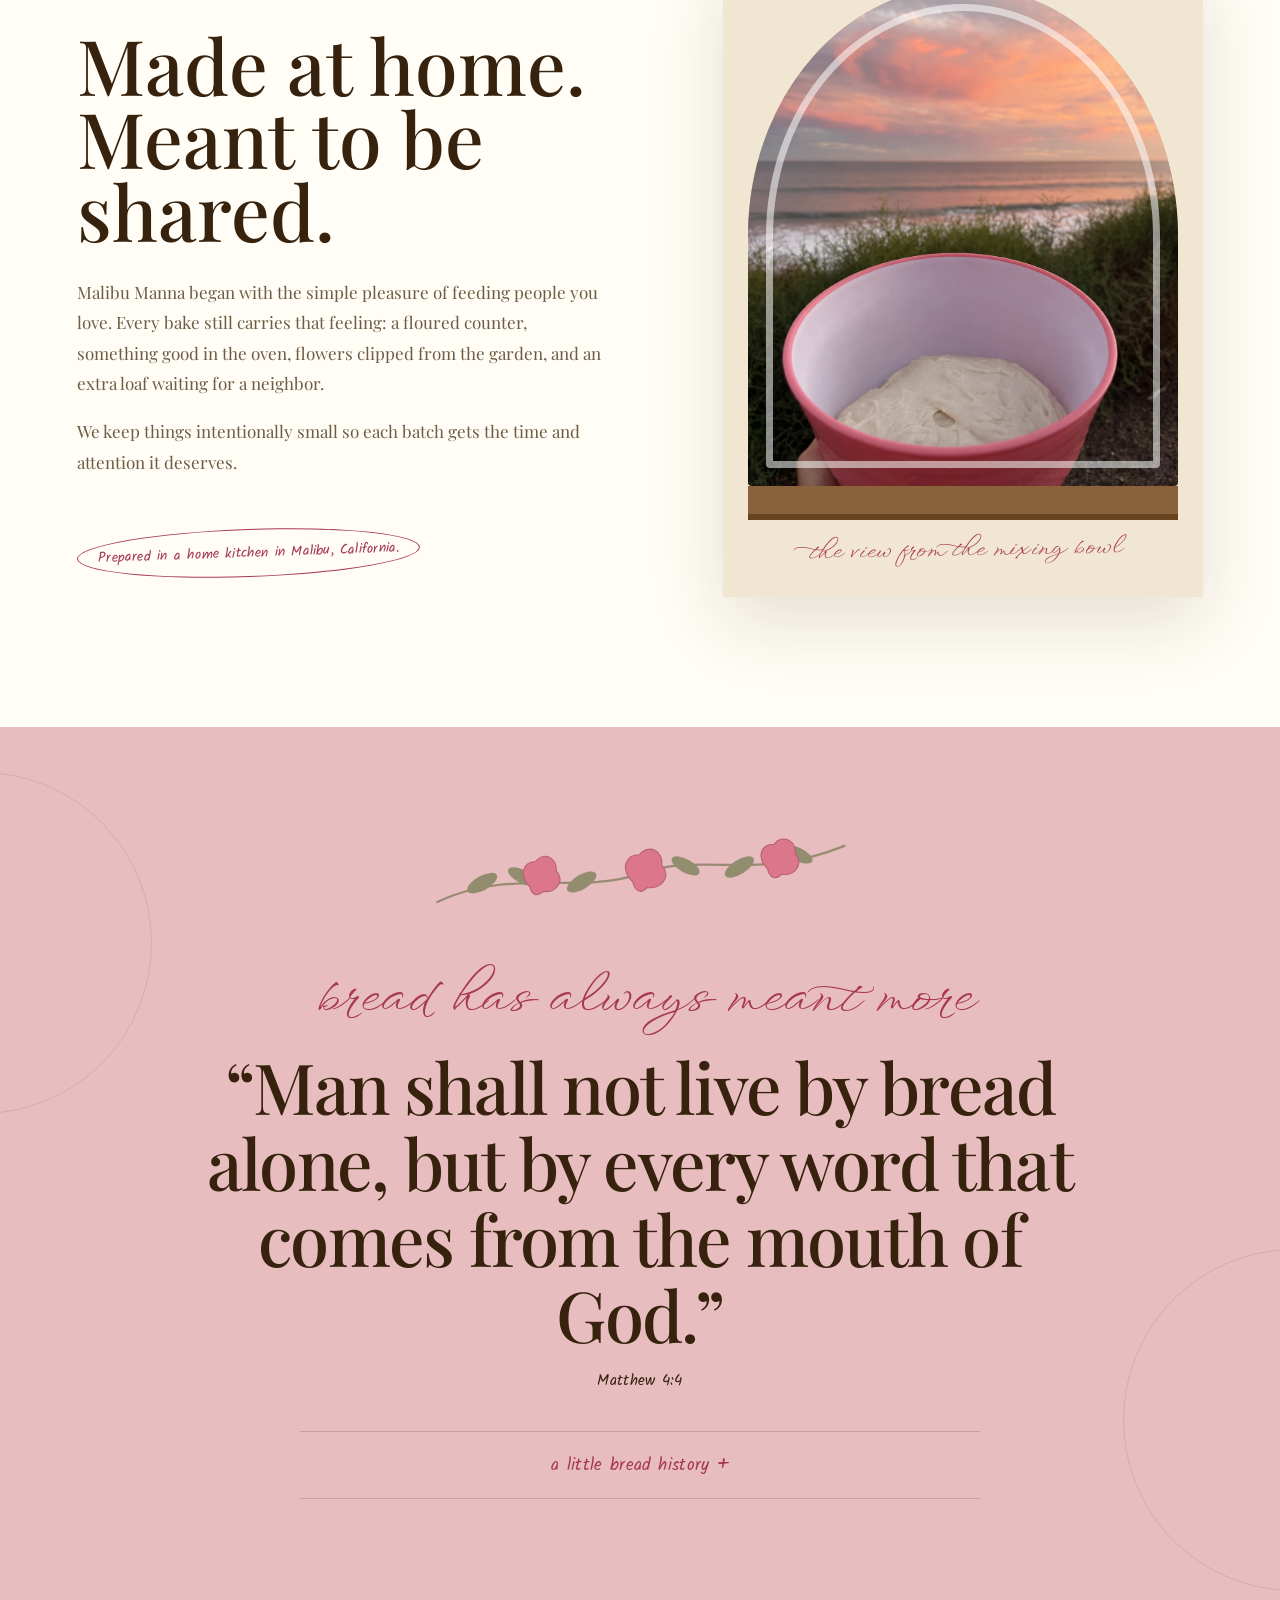
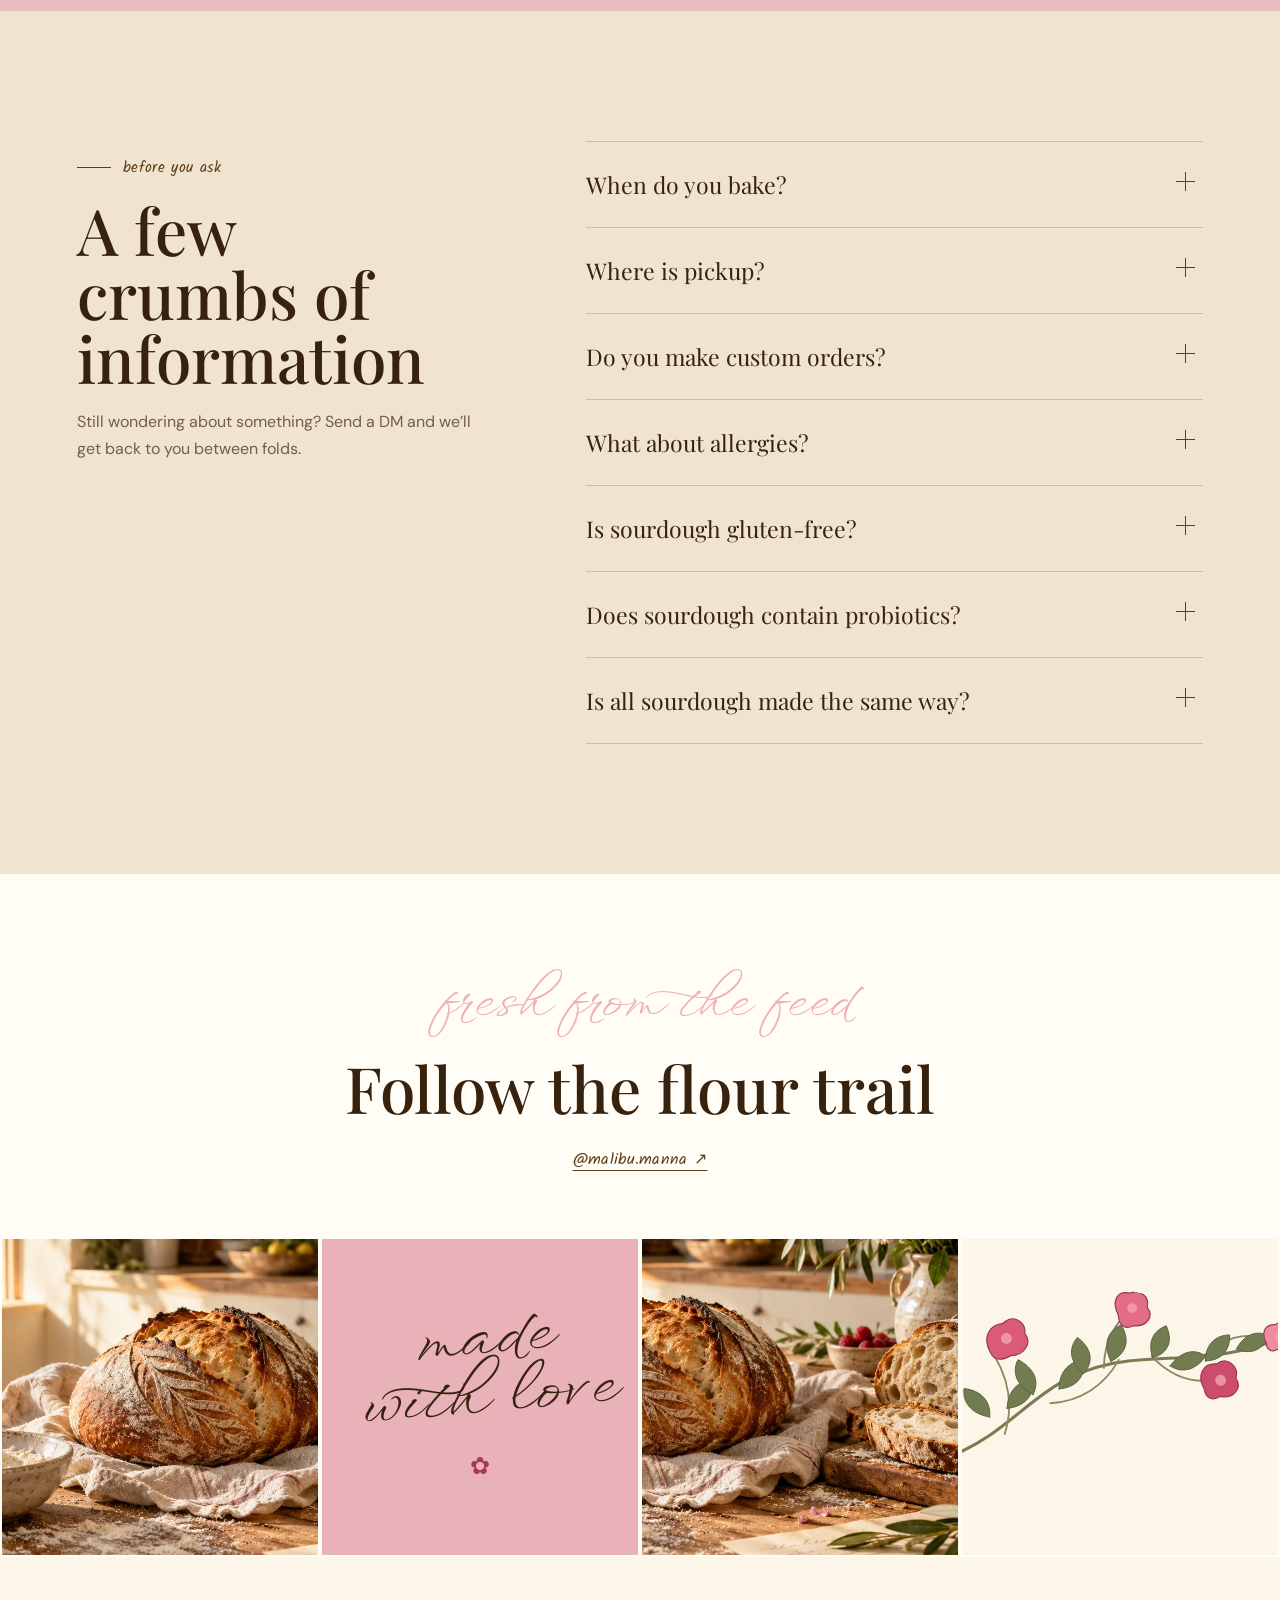
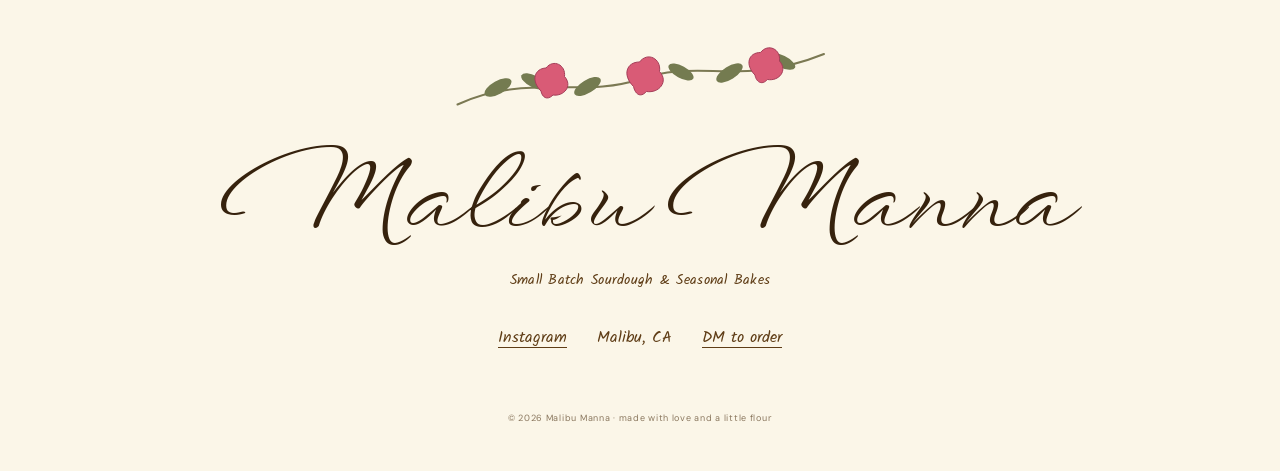
==== commit a4a303f7: "Polish responsive layout and navigation" ====
--- a/index.html
+++ b/index.html
@@ -5,16 +5,28 @@
   <meta name="viewport" content="width=device-width, initial-scale=1">
   <meta name="description" content="Malibu Manna is a small-batch home bakery making naturally leavened sourdough and seasonal bakes in Malibu, California.">
   <meta name="theme-color" content="#fbf6e8">
-  <meta property="og:title" content="Malibu Manna | Small Batch Sourdough">
-  <meta property="og:description" content="Slow-fermented sourdough and seasonal bakes, made with love in Malibu.">
+  <meta property="og:site_name" content="Malibu Manna">
+  <meta property="og:title" content="Malibu Manna · made with love">
+  <meta property="og:description" content="Naturally leavened sourdough and seasonal bakes from Anna’s home kitchen in Malibu.">
   <meta property="og:type" content="website">
-  <meta property="og:image" content="assets/malibu-manna-og.jpg">
+  <meta property="og:url" content="https://malibumanna.com/">
+  <meta property="og:image" content="https://malibumanna.com/assets/malibu-manna-share-v2.jpg">
+  <meta property="og:image:secure_url" content="https://malibumanna.com/assets/malibu-manna-share-v2.jpg">
+  <meta property="og:image:type" content="image/jpeg">
+  <meta property="og:image:width" content="1200">
+  <meta property="og:image:height" content="630">
+  <meta property="og:image:alt" content="Malibu Manna sourdough in a sunlit Malibu home kitchen with the words Something warm is waiting">
+  <meta name="twitter:card" content="summary_large_image">
+  <meta name="twitter:title" content="Malibu Manna · made with love">
+  <meta name="twitter:description" content="Naturally leavened sourdough and seasonal bakes from Anna’s home kitchen in Malibu.">
+  <meta name="twitter:image" content="https://malibumanna.com/assets/malibu-manna-share-v2.jpg">
   <title>Malibu Manna | Small Batch Sourdough & Seasonal Bakes</title>
+  <link rel="canonical" href="https://malibumanna.com/">
   <link rel="icon" href="assets/favicon.svg" type="image/svg+xml">
   <link rel="preconnect" href="https://fonts.googleapis.com">
   <link rel="preconnect" href="https://fonts.gstatic.com" crossorigin>
   <link href="https://fonts.googleapis.com/css2?family=DM+Sans:wght@300;400;500;600&family=Kalam:wght@300;400;700&family=Playfair+Display:ital,wght@0,500;0,600;1,500&family=WindSong:wght@400;500&display=swap" rel="stylesheet">
-  <link rel="stylesheet" href="styles.css?v=8">
+  <link rel="stylesheet" href="styles.css?v=9">
   <script defer src="script.js?v=7"></script>
 </head>
 <body class="intro-active">
@@ -52,9 +64,9 @@
     </button>
     <nav id="site-nav" class="site-nav" aria-label="Main navigation">
       <a href="#bakes">the bakes</a>
+      <a href="#how-to-order">how to order</a>
       <a href="#bread-lab">bread lab</a>
       <a href="#story">our story</a>
-      <a href="#how-to-order">how to order</a>
       <a class="nav-order" href="https://www.instagram.com/malibu.manna/" target="_blank" rel="noreferrer">order on instagram <span aria-hidden="true">↗</span></a>
     </nav>
   </header>
--- a/styles.css
+++ b/styles.css
@@ -392,7 +392,7 @@
 .section-heading h2, .faq h2 { margin: 18px 0; font-family: var(--serif); font-size: clamp(42px, 5vw, 72px); color: var(--brown-dark); font-weight: 500; line-height: 1; }
 .section-heading > p:last-child { margin: 0 auto; max-width: 590px; line-height: 1.7; color: #79664c; }
 .bakes { background: var(--cream); }
-.bake-grid { display: grid; grid-template-columns: repeat(3, 1fr); gap: 24px; max-width: 1320px; margin: 0 auto; align-items: stretch; }
+.bake-grid { display: grid; grid-template-columns: repeat(3, minmax(0, 1fr)); gap: 24px; max-width: 1320px; margin: 0 auto; align-items: stretch; }
 .bake-card { min-height: 530px; padding: 32px 34px 38px; background: rgba(255,253,245,.78); border: 1px solid var(--line); position: relative; display: flex; flex-direction: column; align-items: center; text-align: center; transition: transform .35s ease, box-shadow .35s ease; }
 .bake-card:nth-child(1) { transform: rotate(-1deg); }
 .bake-card:nth-child(3) { transform: rotate(1.2deg); }
@@ -653,8 +653,8 @@
 @keyframes breathe { 0%,100% { transform: scaleY(.7); opacity: .5; } 50% { transform: scaleY(1); opacity: 1; } }
 
 @media (max-width: 1050px) {
-  .site-nav { gap: 18px; }
-  .site-nav a { font-size: 10px; }
+  .site-nav { gap: 14px; }
+  .site-nav a { font-size: 12px; }
   .hero { grid-template-columns: .9fr 1.1fr; gap: 40px; min-height: 800px; }
   .hero h1 { font-size: clamp(50px, 6.7vw, 70px); }
   .hero-frame { aspect-ratio: .75; }
@@ -770,6 +770,7 @@
   .process-photo { min-height: 360px; }
   .process-timeline li { grid-template-columns: 52px 1fr; }
   .science-heading { margin-bottom: 34px; }
+  .story-flower { width: 220px; right: -95px; top: 18px; opacity: .36; }
   .story { gap: 55px; }
   .daily-bread { padding-block: 76px 86px; }
   .daily-bread > img { margin-bottom: 30px; }
